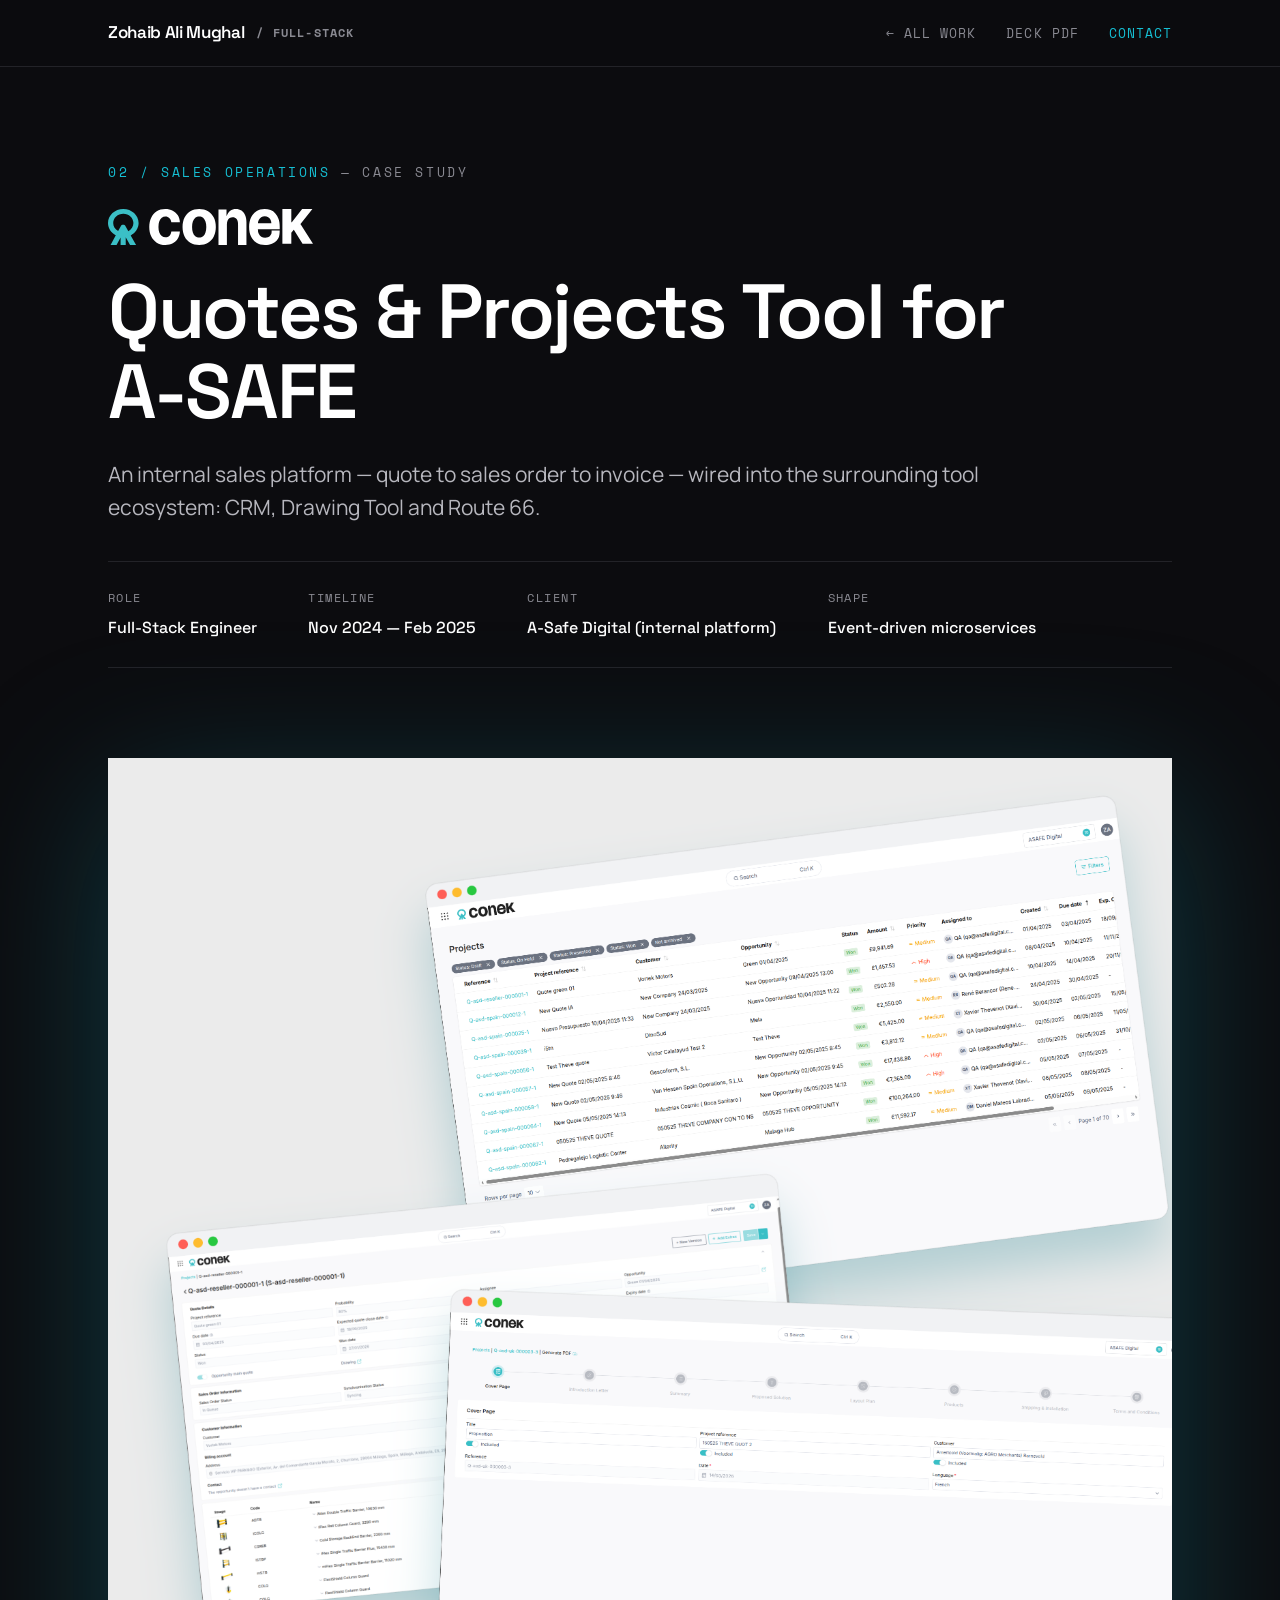
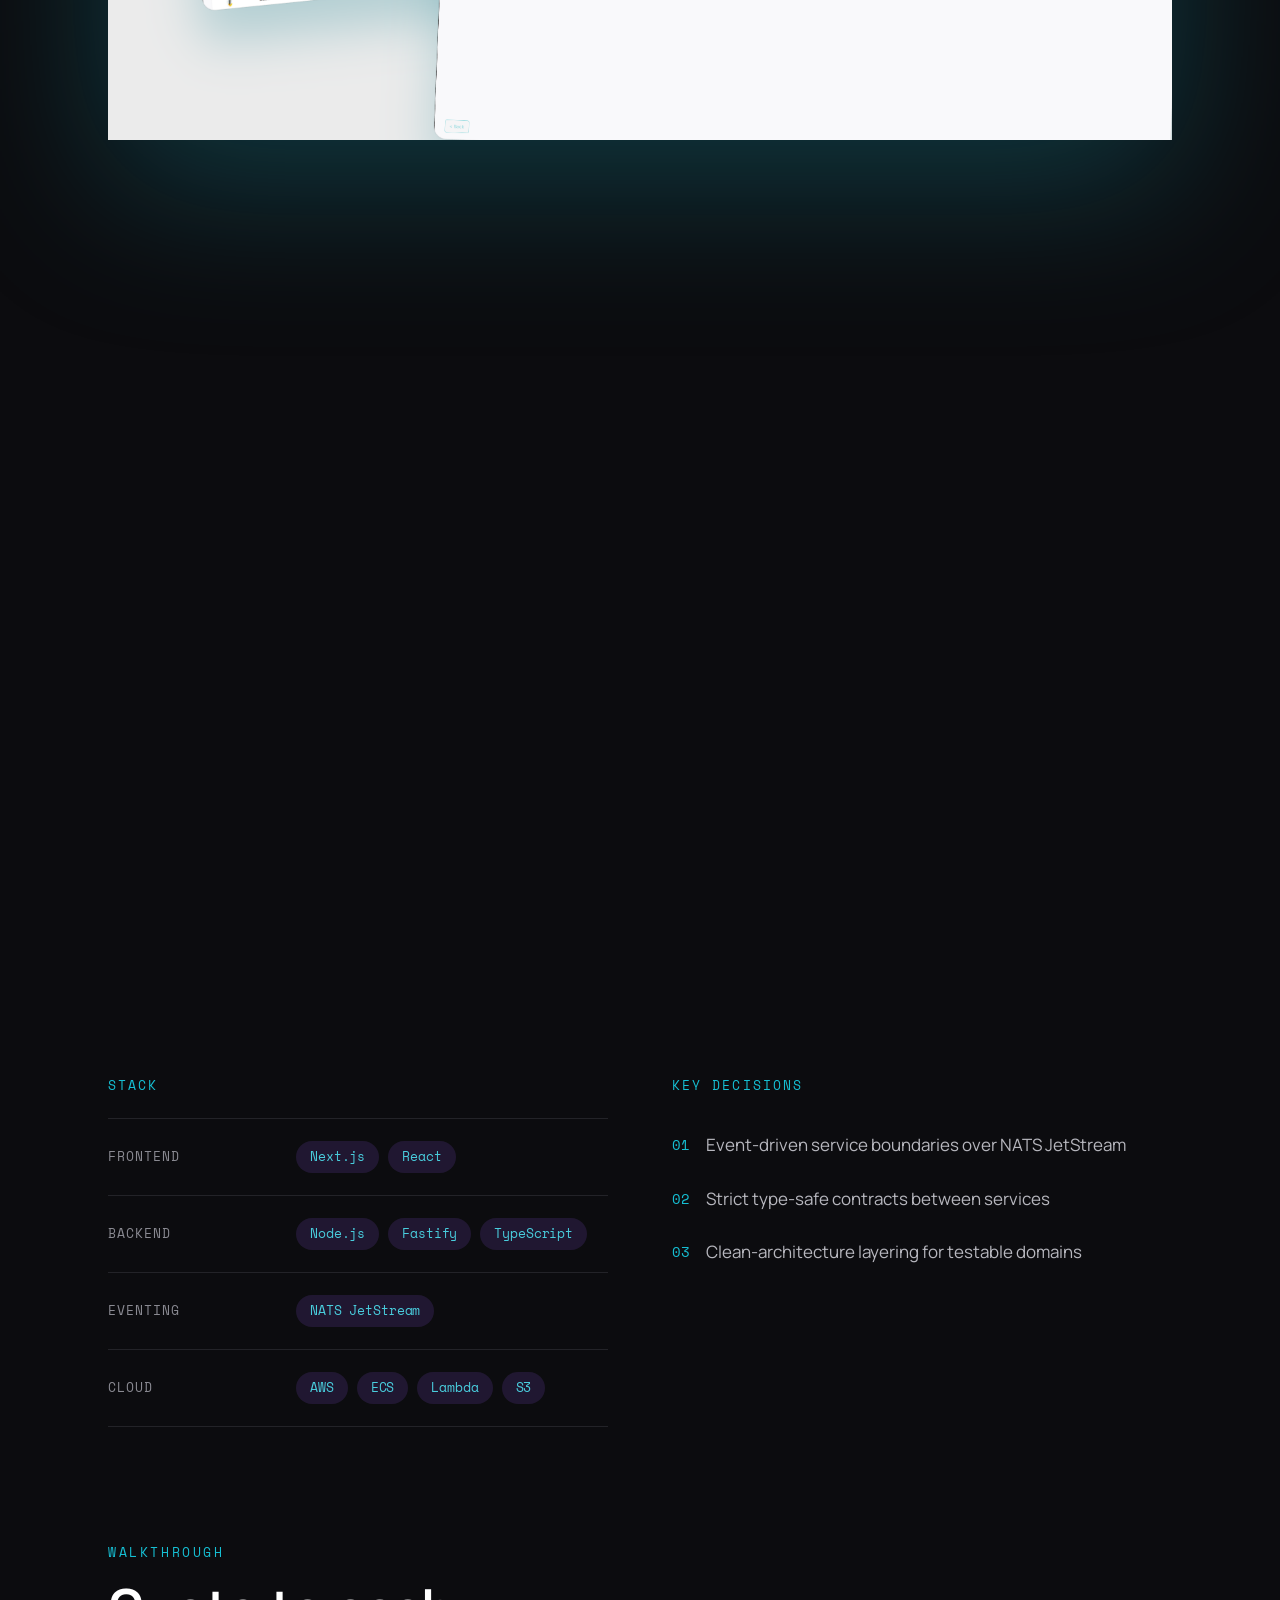
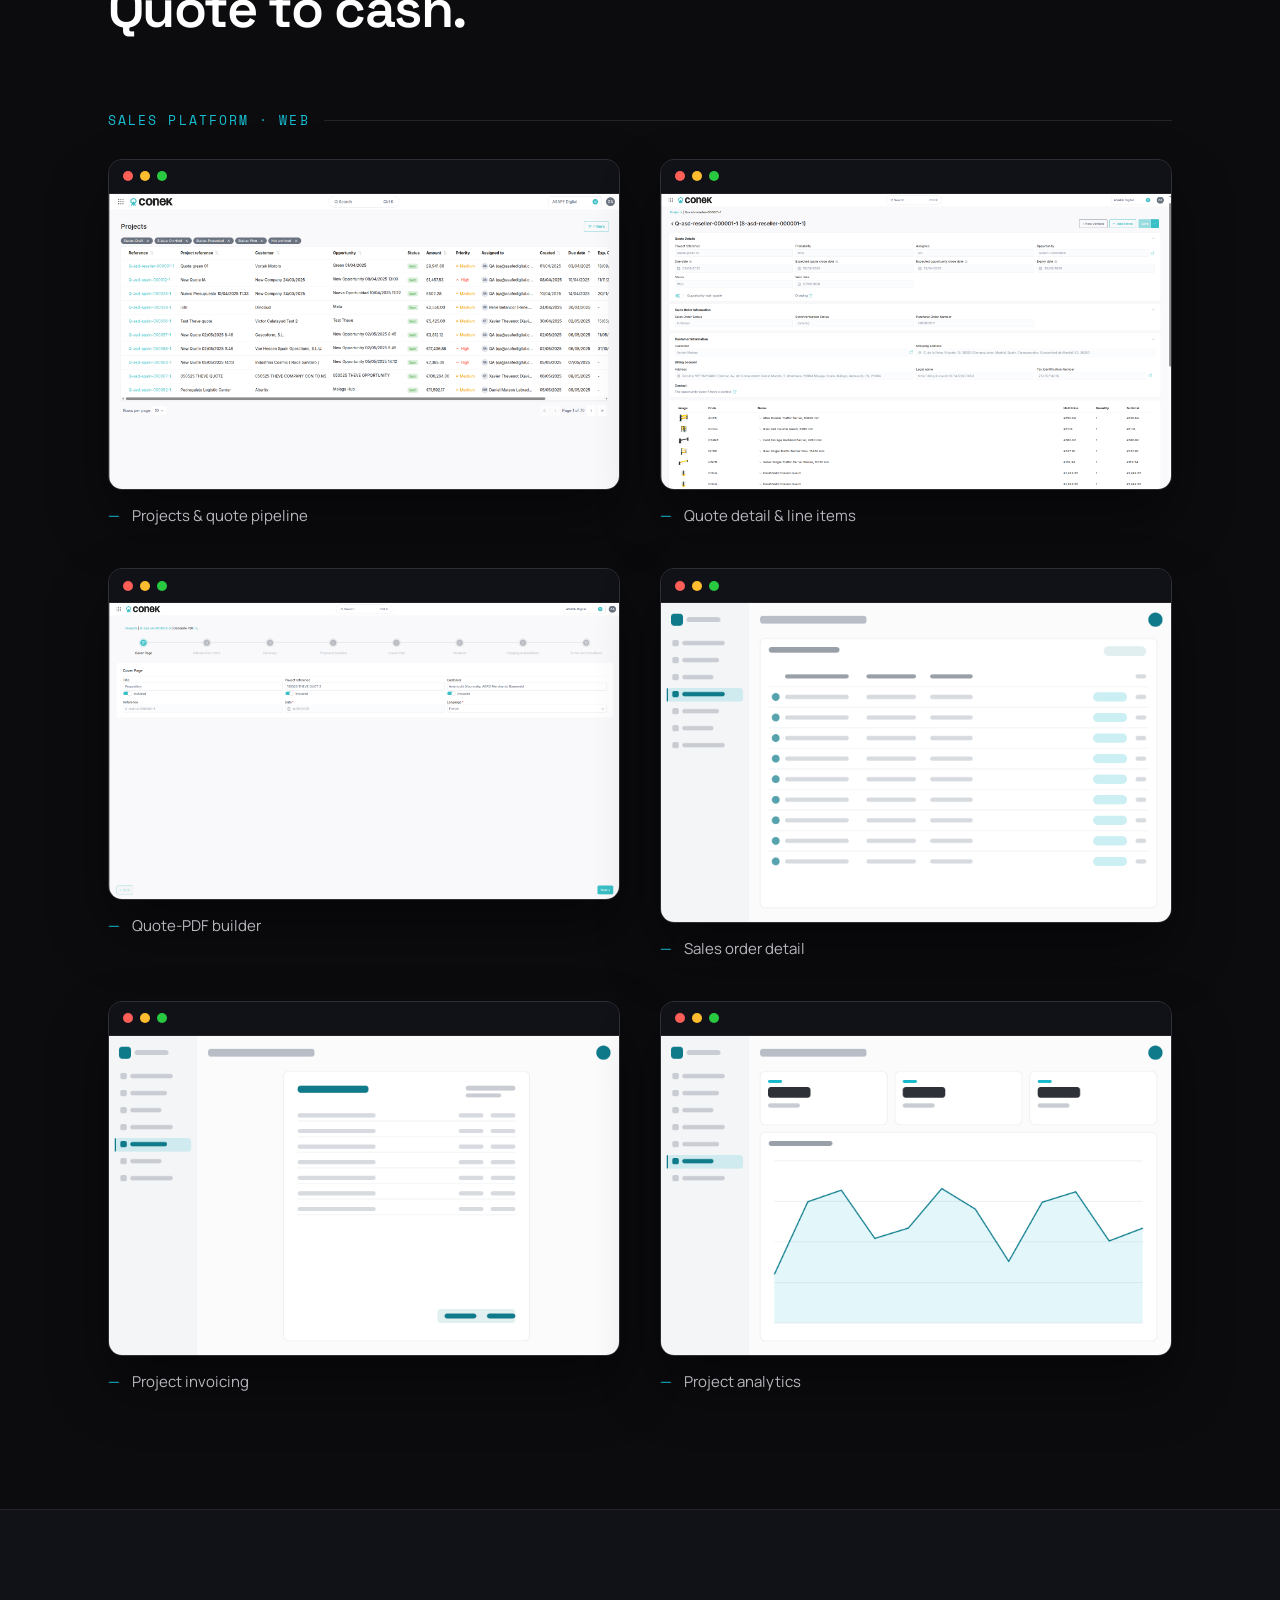
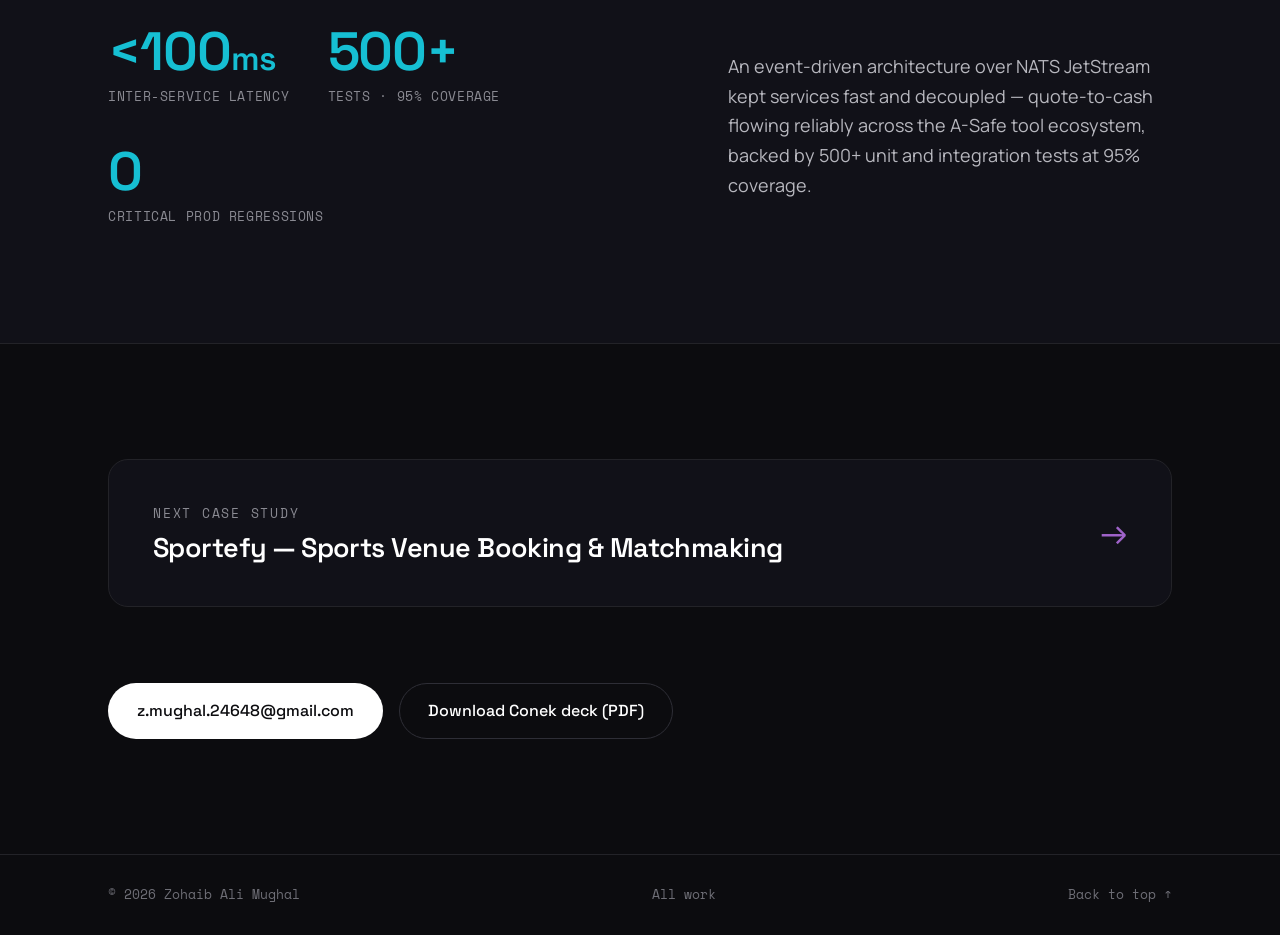
==== work/conek/index.html @ 3fe72ada "Portfolio site: dark-theme home + 5 case studies Hybrid structure — one-page home (hero, proof strip" ====
<!DOCTYPE html>
<html lang="en">
<head>
<meta charset="utf-8">
<meta name="viewport" content="width=device-width, initial-scale=1">
<title>Conek — Quotes &amp; Projects Tool for A-SAFE · Zohaib Ali Mughal</title>
<meta name="description" content="Case study: Conek — an internal sales platform for A-SAFE. Quote to sales order to invoice over event-driven microservices, with sub-100ms inter-service latency and 95% test coverage.">
<link rel="icon" type="image/svg+xml" href="../../assets/img/favicon.svg">
<link rel="preconnect" href="https://fonts.googleapis.com">
<link rel="preconnect" href="https://fonts.gstatic.com" crossorigin>
<link href="https://fonts.googleapis.com/css2?family=Space+Grotesk:wght@400;500;600;700&family=Manrope:wght@400;500;600;700;800&family=Space+Mono:wght@400;700&display=swap" rel="stylesheet">
<link rel="stylesheet" href="../../assets/css/style.css">
</head>
<body data-accent="conek">

<nav class="nav" aria-label="Main">
  <div class="nav-inner">
    <a class="nav-brand" href="../../">Zohaib Ali Mughal <span class="mono">/ FULL-STACK</span></a>
    <button class="nav-toggle" aria-expanded="false" aria-controls="nav-links">MENU</button>
    <div class="nav-links" id="nav-links">
      <a href="../../#work">← All work</a>
      <a href="../../assets/decks/Conek.pdf" download>Deck PDF</a>
      <a class="nav-cta" href="../../#contact">Contact</a>
    </div>
  </div>
</nav>

<header class="cs-hero">
  <div class="container">
    <span class="eyebrow"><span class="accent">02 / Sales Operations</span> — Case Study</span>
    <img class="work-logo" src="../../assets/img/conek-logo-white.svg" alt="Conek">
    <h1>Quotes &amp; Projects Tool for A&#8209;SAFE</h1>
    <p class="lede">An internal sales platform — quote to sales order to invoice — wired into the surrounding tool ecosystem: CRM, Drawing Tool and Route 66.</p>
    <div class="cs-meta">
      <div class="cs-meta-item"><span class="k">Role</span><span class="v">Full-Stack Engineer</span></div>
      <div class="cs-meta-item"><span class="k">Timeline</span><span class="v">Nov 2024 — Feb 2025</span></div>
      <div class="cs-meta-item"><span class="k">Client</span><span class="v">A-Safe Digital (internal platform)</span></div>
      <div class="cs-meta-item"><span class="k">Shape</span><span class="v">Event-driven microservices</span></div>
    </div>
    <div class="cs-hero-media reveal"><img src="../../assets/img/conek-hero.png" alt="Conek quotes and projects dashboards"></div>
  </div>
</header>

<section>
  <div class="container">
    <div class="section-head reveal">
      <span class="eyebrow"><span class="accent">The Brief</span></span>
      <h2>Quote-to-cash, handled end to end.</h2>
      <p class="lede">Own the full sales lifecycle and project invoicing across A-Safe's tool ecosystem — CRM, Drawing Tool and Route 66 — keeping services fast, decoupled and dependable.</p>
    </div>
    <div class="reveal" style="display:grid; gap:18px; max-width:44em">
      <div class="feat"><span class="dot"></span><span>Sales lifecycle — quote through to sales order</span></div>
      <div class="feat"><span class="dot"></span><span>Order items, project invoicing &amp; quote-PDF generation</span></div>
      <div class="feat"><span class="dot"></span><span>Analytics &amp; integrations — CRM, Drawing Tool, Route 66</span></div>
    </div>
  </div>
</section>

<section style="padding-top:0">
  <div class="container">
    <div class="section-head reveal">
      <span class="eyebrow"><span class="accent">Architecture &amp; Stack</span></span>
      <h2>Event-driven services, type-safe contracts.</h2>
    </div>
    <div class="flow reveal">
      <div class="fnode"><span class="t">Next.js Client</span><span class="s">Sales UI</span></div>
      <span class="farrow">→</span>
      <div class="fnode"><span class="t">Fastify API</span><span class="s">Gateway</span></div>
      <span class="farrow">→</span>
      <div class="fnode hot"><span class="t">NATS JetStream</span><span class="s">Event bus</span></div>
      <span class="farrow">→</span>
      <div class="fnode"><span class="t">Domain Services</span><span class="s">Clean architecture</span></div>
      <span class="farrow">→</span>
      <div class="fnode"><span class="t">AWS ECS</span><span class="s">Lambda · S3</span></div>
    </div>
    <div class="arch-cols reveal">
      <div>
        <div class="arch-col-label">Stack</div>
        <div class="stackrow"><span class="stacklabel">Frontend</span><div class="chips"><span class="chip">Next.js</span><span class="chip">React</span></div></div>
        <div class="stackrow"><span class="stacklabel">Backend</span><div class="chips"><span class="chip">Node.js</span><span class="chip">Fastify</span><span class="chip">TypeScript</span></div></div>
        <div class="stackrow"><span class="stacklabel">Eventing</span><div class="chips"><span class="chip">NATS JetStream</span></div></div>
        <div class="stackrow"><span class="stacklabel">Cloud</span><div class="chips"><span class="chip">AWS</span><span class="chip">ECS</span><span class="chip">Lambda</span><span class="chip">S3</span></div></div>
      </div>
      <div>
        <div class="arch-col-label">Key Decisions</div>
        <div class="decision"><span class="n">01</span><span>Event-driven service boundaries over NATS JetStream</span></div>
        <div class="decision"><span class="n">02</span><span>Strict type-safe contracts between services</span></div>
        <div class="decision"><span class="n">03</span><span>Clean-architecture layering for testable domains</span></div>
      </div>
    </div>
  </div>
</section>

<section style="padding-top:0">
  <div class="container">
    <div class="section-head reveal">
      <span class="eyebrow"><span class="accent">Walkthrough</span></span>
      <h2>Quote to cash.</h2>
    </div>
    <div class="walk-group reveal">
      <div class="walk-group-label">Sales Platform · Web</div>
      <div class="shots">
        <div class="shot"><div class="frame"><div class="frame-bar"><i></i><i></i><i></i></div><img src="../../assets/img/conek/projects.png" alt="Conek projects and quote pipeline" loading="lazy"></div><div class="shot-cap">Projects &amp; quote pipeline</div></div>
        <div class="shot"><div class="frame"><div class="frame-bar"><i></i><i></i><i></i></div><img src="../../assets/img/conek/quote-detail.png" alt="Conek quote detail and line items" loading="lazy"></div><div class="shot-cap">Quote detail &amp; line items</div></div>
        <div class="shot"><div class="frame"><div class="frame-bar"><i></i><i></i><i></i></div><img src="../../assets/img/conek/pdf-wizard.png" alt="Conek quote PDF builder" loading="lazy"></div><div class="shot-cap">Quote-PDF builder</div></div>
        <div class="shot"><div class="frame"><div class="frame-bar"><i></i><i></i><i></i></div><img src="../../assets/img/conek/sales-order.png" alt="Conek sales order" loading="lazy"></div><div class="shot-cap">Sales order detail</div></div>
        <div class="shot"><div class="frame"><div class="frame-bar"><i></i><i></i><i></i></div><img src="../../assets/img/conek/invoice.png" alt="Conek project invoicing" loading="lazy"></div><div class="shot-cap">Project invoicing</div></div>
        <div class="shot"><div class="frame"><div class="frame-bar"><i></i><i></i><i></i></div><img src="../../assets/img/conek/analytics.png" alt="Conek analytics" loading="lazy"></div><div class="shot-cap">Project analytics</div></div>
      </div>
    </div>
  </div>
</section>

<section class="impact">
  <div class="container impact-grid reveal">
    <div class="metrics">
      <div class="metric"><span class="num">&lt;100<small>ms</small></span><span class="cap">Inter-service latency</span></div>
      <div class="metric"><span class="num">500+</span><span class="cap">Tests · 95% coverage</span></div>
      <div class="metric"><span class="num">0</span><span class="cap">Critical prod regressions</span></div>
    </div>
    <p>An event-driven architecture over NATS JetStream kept services fast and decoupled — quote-to-cash flowing reliably across the A-Safe tool ecosystem, backed by 500+ unit and integration tests at 95% coverage.</p>
  </div>
</section>

<section>
  <div class="container" style="display:grid; gap:20px">
    <a class="next-card reveal" data-accent="sportefy" href="../sportefy/">
      <div>
        <div class="k">Next case study</div>
        <h3>Sportefy — Sports Venue Booking &amp; Matchmaking</h3>
      </div>
      <span class="arrow">→</span>
    </a>
    <div class="contact-row reveal">
      <a class="btn btn-primary" href="mailto:z.mughal.24648@gmail.com">z.mughal.24648@gmail.com</a>
      <a class="btn btn-ghost" href="../../assets/decks/Conek.pdf" download>Download Conek deck (PDF)</a>
    </div>
  </div>
</section>

<footer>
  <div class="footer-inner">
    <span>© 2026 Zohaib Ali Mughal</span>
    <a href="../../#work">All work</a>
    <a href="#top" onclick="window.scrollTo({top:0,behavior:'smooth'});return false;">Back to top ↑</a>
  </div>
</footer>

<script src="../../assets/js/main.js"></script>
</body>
</html>
---- assets/css/style.css ----
/* ============================================================
   Zohaib Ali Mughal — Portfolio
   Design tokens & components (dark theme, deck-derived)
   ============================================================ */

:root {
  /* Surfaces */
  --bg: #0C0C0F;
  --bg-2: #111118;
  --bg-3: #161620;
  --line: #232328;
  --line-2: #2E2E36;

  /* Text */
  --text: #FFFFFF;
  --text-2: #B7B7BE;
  --text-3: #8A8A92;
  --text-4: #6E6E76;

  /* Project accents */
  --c-hyss: #9D5BFF;
  --c-conek: #16BFD3;
  --c-sportefy: #9F63C9;
  --c-etg: #008BE9;
  --c-plexor: #8DC63F;

  /* Page accent (overridden per case study) */
  --accent: #9D5BFF;
  --accent-soft: color-mix(in srgb, var(--accent) 14%, transparent);

  /* Type */
  --font-head: 'Space Grotesk', sans-serif;
  --font-body: 'Manrope', sans-serif;
  --font-mono: 'Space Mono', monospace;

  --container: 1160px;
  --pad: clamp(20px, 5vw, 48px);
}

[data-accent="hyss"]     { --accent: var(--c-hyss); }
[data-accent="conek"]    { --accent: var(--c-conek); }
[data-accent="sportefy"] { --accent: var(--c-sportefy); }
[data-accent="etg"]      { --accent: var(--c-etg); }
[data-accent="plexor"]   { --accent: var(--c-plexor); }

/* ---------- Base ---------- */

* { box-sizing: border-box; }

html { scroll-behavior: smooth; }

body {
  margin: 0;
  background: var(--bg);
  color: var(--text);
  font-family: var(--font-body);
  font-size: 17px;
  line-height: 1.6;
  -webkit-font-smoothing: antialiased;
  text-rendering: optimizeLegibility;
}

img { max-width: 100%; display: block; }

a { color: inherit; text-decoration: none; }

h1, h2, h3 {
  font-family: var(--font-head);
  font-weight: 600;
  letter-spacing: -0.03em;
  line-height: 1.05;
  margin: 0;
}

h1 { font-size: clamp(44px, 7.5vw, 96px); }
h2 { font-size: clamp(32px, 4.5vw, 54px); }
h3 { font-size: clamp(21px, 2.4vw, 27px); letter-spacing: -0.02em; }

p { margin: 0; }

.container {
  max-width: var(--container);
  margin-inline: auto;
  padding-inline: var(--pad);
}

section { padding-block: clamp(72px, 9vw, 130px); }

::selection { background: var(--accent); color: #0C0C0F; }

/* ---------- Shared atoms ---------- */

.eyebrow {
  font-family: var(--font-mono);
  font-size: 13px;
  letter-spacing: 0.2em;
  text-transform: uppercase;
  color: var(--text-3);
}

.eyebrow .accent, .accent { color: var(--accent); }

.lede {
  font-size: clamp(17px, 2vw, 21px);
  line-height: 1.55;
  color: var(--text-2);
  max-width: 46em;
}

.section-head { display: grid; gap: 18px; margin-bottom: clamp(40px, 6vw, 72px); }

.btn {
  display: inline-flex;
  align-items: center;
  gap: 10px;
  font-family: var(--font-head);
  font-weight: 500;
  font-size: 16px;
  padding: 14px 28px;
  border-radius: 999px;
  border: 1px solid transparent;
  transition: transform 0.18s ease, background 0.18s ease, border-color 0.18s ease;
  cursor: pointer;
}

.btn:hover { transform: translateY(-2px); }

.btn-primary { background: var(--text); color: var(--bg); }
.btn-primary:hover { background: #E8E8EC; }

.btn-ghost { border-color: var(--line-2); color: var(--text); }
.btn-ghost:hover { border-color: var(--text-3); }

.chip {
  display: inline-flex;
  align-items: center;
  padding: 6px 14px;
  border-radius: 999px;
  font-family: var(--font-mono);
  font-size: 12.5px;
  letter-spacing: -0.01em;
  background: var(--accent-soft);
  color: color-mix(in srgb, var(--accent) 78%, #ffffff);
  white-space: nowrap;
}

.chips { display: flex; flex-wrap: wrap; gap: 9px; }

.metric { display: flex; flex-direction: column; gap: 8px; }

.metric .num {
  font-family: var(--font-head);
  font-weight: 600;
  font-size: clamp(36px, 4.6vw, 54px);
  line-height: 1;
  letter-spacing: -0.02em;
  color: var(--accent);
}

.metric .num small { font-size: 0.62em; }

.metric .cap {
  font-family: var(--font-mono);
  font-size: 12.5px;
  text-transform: uppercase;
  letter-spacing: 0.05em;
  color: var(--text-3);
}

.metrics { display: flex; gap: clamp(28px, 5vw, 64px); flex-wrap: wrap; }

.feat { display: flex; gap: 15px; align-items: flex-start; }

.feat .dot {
  flex: none;
  width: 9px;
  height: 9px;
  margin-top: 8px;
  background: var(--accent);
  transform: rotate(45deg);
  border-radius: 2px;
}

.feat span:last-child { color: var(--text-2); line-height: 1.5; }

.dot-badge {
  display: inline-flex;
  align-items: center;
  gap: 10px;
  font-family: var(--font-mono);
  font-size: 12.5px;
  letter-spacing: 0.08em;
  text-transform: uppercase;
  color: var(--text-2);
  border: 1px solid var(--line-2);
  border-radius: 999px;
  padding: 9px 18px;
}

.dot-badge::before {
  content: "";
  width: 9px;
  height: 9px;
  border-radius: 50%;
  background: #4ADE80;
  box-shadow: 0 0 0 0 rgba(74, 222, 128, 0.5);
  animation: pulse 2.4s infinite;
}

@keyframes pulse {
  0% { box-shadow: 0 0 0 0 rgba(74, 222, 128, 0.45); }
  70% { box-shadow: 0 0 0 9px rgba(74, 222, 128, 0); }
  100% { box-shadow: 0 0 0 0 rgba(74, 222, 128, 0); }
}

/* ---------- Nav ---------- */

.nav {
  position: fixed;
  inset: 0 0 auto 0;
  z-index: 50;
  background: color-mix(in srgb, var(--bg) 82%, transparent);
  backdrop-filter: blur(14px);
  -webkit-backdrop-filter: blur(14px);
  border-bottom: 1px solid var(--line);
}

.nav-inner {
  max-width: var(--container);
  margin-inline: auto;
  padding-inline: var(--pad);
  height: 66px;
  display: flex;
  align-items: center;
  justify-content: space-between;
}

.nav-brand {
  display: flex;
  align-items: center;
  gap: 12px;
  font-family: var(--font-head);
  font-weight: 600;
  font-size: 17px;
  letter-spacing: -0.02em;
}

.nav-brand .mono { font-family: var(--font-mono); font-size: 12px; color: var(--text-3); letter-spacing: 0.1em; }

.nav-links { display: flex; align-items: center; gap: 30px; }

.nav-links a {
  font-family: var(--font-mono);
  font-size: 13px;
  letter-spacing: 0.08em;
  text-transform: uppercase;
  color: var(--text-3);
  transition: color 0.15s ease;
}

.nav-links a:hover { color: var(--text); }
.nav-links a.nav-cta { color: var(--accent); }

.nav-toggle {
  display: none;
  background: none;
  border: 1px solid var(--line-2);
  border-radius: 10px;
  color: var(--text);
  padding: 8px 10px;
  cursor: pointer;
  font-family: var(--font-mono);
  font-size: 12px;
}

@media (max-width: 760px) {
  .nav-toggle { display: block; }
  .nav-links {
    display: none;
    position: absolute;
    top: 66px;
    left: 0;
    right: 0;
    flex-direction: column;
    align-items: flex-start;
    gap: 0;
    background: var(--bg-2);
    border-bottom: 1px solid var(--line);
    padding: 8px var(--pad) 16px;
  }
  .nav-links.open { display: flex; }
  .nav-links a { padding: 13px 0; width: 100%; border-bottom: 1px solid var(--line); }
  .nav-links a:last-child { border-bottom: none; }
}

/* ---------- Hero (home) ---------- */

.hero { padding-top: clamp(150px, 20vh, 220px); padding-bottom: clamp(64px, 8vw, 110px); }

.hero .container { display: grid; gap: 30px; }

.hero h1 { max-width: 11em; }

.hero-ctas { display: flex; gap: 14px; flex-wrap: wrap; align-items: center; margin-top: 8px; }

/* ---------- Proof strip ---------- */

.proof {
  border-block: 1px solid var(--line);
  background: var(--bg-2);
  padding-block: clamp(36px, 5vw, 56px);
}

.proof .container {
  display: grid;
  grid-template-columns: repeat(4, 1fr);
  gap: clamp(20px, 4vw, 48px);
}

@media (max-width: 860px) { .proof .container { grid-template-columns: repeat(2, 1fr); } }

/* ---------- Work cards ---------- */

.work-list { display: grid; gap: clamp(24px, 3.5vw, 40px); }

.work-card {
  --accent-soft: color-mix(in srgb, var(--accent) 14%, transparent);
  position: relative;
  display: grid;
  grid-template-columns: minmax(0, 5fr) minmax(0, 6fr);
  gap: clamp(24px, 4vw, 56px);
  align-items: center;
  background: var(--bg-2);
  border: 1px solid var(--line);
  border-radius: 22px;
  padding: clamp(28px, 4vw, 56px);
  overflow: hidden;
  transition: border-color 0.25s ease, transform 0.25s ease;
}

.work-card:hover { border-color: color-mix(in srgb, var(--accent) 55%, var(--line)); transform: translateY(-3px); }

.work-card .glow {
  position: absolute;
  inset: 0;
  background: radial-gradient(90% 90% at 85% 10%, var(--accent-soft) 0%, transparent 60%);
  pointer-events: none;
}

.work-info { position: relative; display: grid; gap: 20px; }

.work-index {
  display: flex;
  align-items: center;
  gap: 14px;
  font-family: var(--font-mono);
  font-size: 13px;
  letter-spacing: 0.14em;
  text-transform: uppercase;
  color: var(--text-3);
}

.work-index .n { color: var(--accent); }
.work-index .sep { width: 9px; height: 9px; border-radius: 50%; background: var(--accent); }

.work-logo { height: 30px; width: auto; align-self: start; }

.work-info p { color: var(--text-2); line-height: 1.55; }

.work-metrics { display: flex; gap: clamp(20px, 3vw, 40px); flex-wrap: wrap; }

.work-metrics .num { font-size: clamp(26px, 3vw, 34px); }

.work-link {
  font-family: var(--font-mono);
  font-size: 13px;
  letter-spacing: 0.1em;
  text-transform: uppercase;
  color: var(--accent);
}

.work-media { position: relative; min-width: 0; }

.work-media img {
  width: 100%;
  height: auto;
  filter: drop-shadow(0 30px 60px color-mix(in srgb, var(--accent) 28%, transparent));
}

@media (max-width: 900px) {
  .work-card { grid-template-columns: 1fr; }
  .work-media { order: -1; }
}

/* ---------- Skills ---------- */

.stackrow {
  display: grid;
  grid-template-columns: 170px 1fr;
  gap: 18px;
  align-items: baseline;
  padding-block: 22px;
  border-top: 1px solid var(--line);
}

.stackrow:last-child { border-bottom: 1px solid var(--line); }

.stacklabel {
  font-family: var(--font-mono);
  font-size: 13px;
  letter-spacing: 0.08em;
  text-transform: uppercase;
  color: var(--text-3);
}

@media (max-width: 640px) { .stackrow { grid-template-columns: 1fr; gap: 12px; } }

/* ---------- About ---------- */

.about-grid {
  display: grid;
  grid-template-columns: minmax(0, 6fr) minmax(0, 5fr);
  gap: clamp(40px, 6vw, 90px);
  align-items: start;
}

@media (max-width: 860px) { .about-grid { grid-template-columns: 1fr; } }

.about-bio { display: grid; gap: 20px; color: var(--text-2); font-size: 18px; line-height: 1.65; }

.timeline { display: grid; }

.timeline-item {
  display: grid;
  gap: 6px;
  padding: 20px 0 20px 26px;
  border-left: 1px solid var(--line-2);
  position: relative;
}

.timeline-item::before {
  content: "";
  position: absolute;
  left: -5px;
  top: 28px;
  width: 9px;
  height: 9px;
  border-radius: 2px;
  transform: rotate(45deg);
  background: var(--accent);
}

.timeline-item .when {
  font-family: var(--font-mono);
  font-size: 12.5px;
  letter-spacing: 0.08em;
  text-transform: uppercase;
  color: var(--text-3);
}

.timeline-item .what { font-family: var(--font-head); font-weight: 600; font-size: 18px; letter-spacing: -0.01em; }

.timeline-item .how { color: var(--text-3); font-size: 15px; }

/* ---------- Contact ---------- */

.contact { text-align: left; border-top: 1px solid var(--line); }

.contact h2 { font-size: clamp(44px, 7vw, 92px); letter-spacing: -0.035em; }

.contact-row {
  margin-top: clamp(32px, 5vw, 56px);
  display: flex;
  gap: 16px;
  flex-wrap: wrap;
  align-items: center;
}

.contact-meta {
  margin-top: clamp(36px, 5vw, 60px);
  padding-top: 34px;
  border-top: 1px solid var(--line);
  display: flex;
  gap: clamp(24px, 5vw, 64px);
  flex-wrap: wrap;
  font-family: var(--font-mono);
  font-size: 14px;
}

.contact-meta a { color: var(--text-2); transition: color 0.15s ease; }
.contact-meta a:hover { color: var(--accent); }

/* ---------- Footer ---------- */

footer {
  border-top: 1px solid var(--line);
  padding-block: 30px;
}

.footer-inner {
  max-width: var(--container);
  margin-inline: auto;
  padding-inline: var(--pad);
  display: flex;
  justify-content: space-between;
  gap: 16px;
  flex-wrap: wrap;
  font-family: var(--font-mono);
  font-size: 12.5px;
  color: var(--text-4);
}

.footer-inner a:hover { color: var(--text-2); }

.footer-dots { display: flex; gap: 8px; align-items: center; }
.footer-dots span { width: 10px; height: 10px; border-radius: 50%; }

/* ---------- Case study ---------- */

.cs-hero { padding-top: clamp(140px, 18vh, 200px); padding-bottom: 0; }

.cs-hero .container { display: grid; gap: 26px; }

.cs-hero .work-logo { height: 36px; }

.cs-hero h1 { font-size: clamp(38px, 6vw, 78px); max-width: 13em; }

.cs-meta {
  display: flex;
  gap: clamp(24px, 4vw, 56px);
  flex-wrap: wrap;
  margin-top: 12px;
  padding-block: 26px;
  border-block: 1px solid var(--line);
}

.cs-meta-item { display: grid; gap: 8px; }

.cs-meta-item .k {
  font-family: var(--font-mono);
  font-size: 12px;
  letter-spacing: 0.12em;
  text-transform: uppercase;
  color: var(--text-3);
}

.cs-meta-item .v { font-family: var(--font-head); font-weight: 500; font-size: 16px; }

.cs-hero-media { margin-top: clamp(36px, 5vw, 64px); }

.cs-hero-media img {
  width: 100%;
  height: auto;
  filter: drop-shadow(0 40px 80px color-mix(in srgb, var(--accent) 26%, transparent));
}

/* Architecture flow */

.flow {
  display: flex;
  align-items: stretch;
  gap: 10px;
  flex-wrap: wrap;
  margin-bottom: clamp(36px, 5vw, 56px);
}

.fnode {
  flex: 1 1 150px;
  min-width: 150px;
  background: var(--bg-2);
  border: 1px solid var(--line-2);
  border-radius: 14px;
  padding: 18px 18px 20px;
  display: grid;
  gap: 8px;
  align-content: start;
}

.fnode.hot { border-color: color-mix(in srgb, var(--accent) 60%, var(--line-2)); box-shadow: 0 14px 34px var(--accent-soft); }

.fnode .t { display: flex; align-items: center; gap: 10px; font-family: var(--font-head); font-weight: 600; font-size: 16px; }

.fnode .t::before {
  content: "";
  width: 12px;
  height: 12px;
  border-radius: 4px;
  background: var(--accent);
  flex: none;
}

.fnode .s { font-family: var(--font-mono); font-size: 12px; color: var(--text-3); }

.farrow {
  flex: none;
  align-self: center;
  font-family: var(--font-head);
  font-size: 22px;
  color: var(--accent);
}

@media (max-width: 900px) {
  .flow { flex-direction: column; }
  .farrow { transform: rotate(90deg); align-self: flex-start; margin-left: 24px; }
}

.arch-cols {
  display: grid;
  grid-template-columns: 1fr 1fr;
  gap: clamp(36px, 5vw, 72px);
}

@media (max-width: 860px) { .arch-cols { grid-template-columns: 1fr; } }

.arch-col-label {
  font-family: var(--font-mono);
  font-size: 13px;
  letter-spacing: 0.16em;
  text-transform: uppercase;
  color: var(--accent);
  margin-bottom: 22px;
}

.decision { display: flex; gap: 16px; padding-block: 14px; }

.decision .n { font-family: var(--font-mono); font-size: 14px; color: var(--accent); flex: none; padding-top: 2px; }

.decision span:last-child { color: var(--text-2); line-height: 1.5; }

/* Screenshot frames */

.frame {
  border-radius: 14px;
  overflow: hidden;
  background: var(--bg-3);
  border: 1px solid var(--line-2);
  box-shadow: 0 30px 60px rgba(0, 0, 0, 0.45);
}

.frame-bar {
  height: 34px;
  background: var(--bg-2);
  display: flex;
  align-items: center;
  gap: 7px;
  padding: 0 14px;
  border-bottom: 1px solid var(--line);
}

.frame-bar i { width: 10px; height: 10px; border-radius: 50%; }
.frame-bar i:nth-child(1) { background: #FF5F57; }
.frame-bar i:nth-child(2) { background: #FEBC2E; }
.frame-bar i:nth-child(3) { background: #28C840; }

.phone {
  border-radius: 34px;
  background: #050507;
  padding: 10px;
  border: 1px solid var(--line-2);
  box-shadow: 0 30px 60px rgba(0, 0, 0, 0.5);
}

.phone img { border-radius: 24px; }

.shot-cap {
  margin-top: 14px;
  display: flex;
  gap: 12px;
  align-items: baseline;
  font-size: 15px;
  color: var(--text-2);
}

.shot-cap::before { content: "—"; color: var(--accent); flex: none; }

/* Walkthrough groups */

.walk-group { margin-top: clamp(40px, 6vw, 64px); }

.walk-group-label {
  font-family: var(--font-mono);
  font-size: 13px;
  letter-spacing: 0.16em;
  text-transform: uppercase;
  color: var(--accent);
  display: flex;
  align-items: center;
  gap: 14px;
  margin-bottom: 28px;
}

.walk-group-label::after { content: ""; flex: 1; height: 1px; background: var(--line); }

.shots { display: grid; gap: clamp(24px, 3.5vw, 40px); grid-template-columns: repeat(2, 1fr); align-items: start; }
.shots.cols-3 { grid-template-columns: repeat(3, 1fr); }

@media (max-width: 820px) {
  .shots, .shots.cols-3 { grid-template-columns: 1fr; }
  .shots.phones { grid-template-columns: repeat(2, 1fr); }
}

@media (max-width: 520px) { .shots.phones { grid-template-columns: 1fr; justify-items: center; } .shots.phones .shot { max-width: 320px; } }

/* Impact band */

.impact {
  background: var(--bg-2);
  border-block: 1px solid var(--line);
}

.impact-grid {
  display: grid;
  grid-template-columns: minmax(0, 11fr) minmax(0, 9fr);
  gap: clamp(36px, 6vw, 80px);
  align-items: center;
}

.impact .metrics { gap: clamp(22px, 3vw, 40px); }

@media (max-width: 860px) { .impact-grid { grid-template-columns: 1fr; } }

.impact p { color: var(--text-2); font-size: 18px; line-height: 1.65; }

/* Next project */

.next-card {
  display: flex;
  justify-content: space-between;
  align-items: center;
  gap: 24px;
  flex-wrap: wrap;
  border: 1px solid var(--line);
  border-radius: 20px;
  padding: clamp(28px, 4vw, 44px);
  background: var(--bg-2);
  transition: border-color 0.25s ease, transform 0.25s ease;
}

.next-card:hover { border-color: color-mix(in srgb, var(--accent) 55%, var(--line)); transform: translateY(-3px); }

.next-card .k { font-family: var(--font-mono); font-size: 12.5px; letter-spacing: 0.14em; text-transform: uppercase; color: var(--text-3); margin-bottom: 10px; }

.next-card .arrow { font-family: var(--font-head); font-size: 34px; color: var(--accent); }

/* ---------- Reveal on scroll ---------- */

.reveal { opacity: 0; transform: translateY(26px); transition: opacity 0.7s ease, transform 0.7s ease; }
.reveal.in { opacity: 1; transform: none; }

@media (prefers-reduced-motion: reduce) {
  html { scroll-behavior: auto; }
  .reveal { opacity: 1; transform: none; transition: none; }
  .dot-badge::before { animation: none; }
}
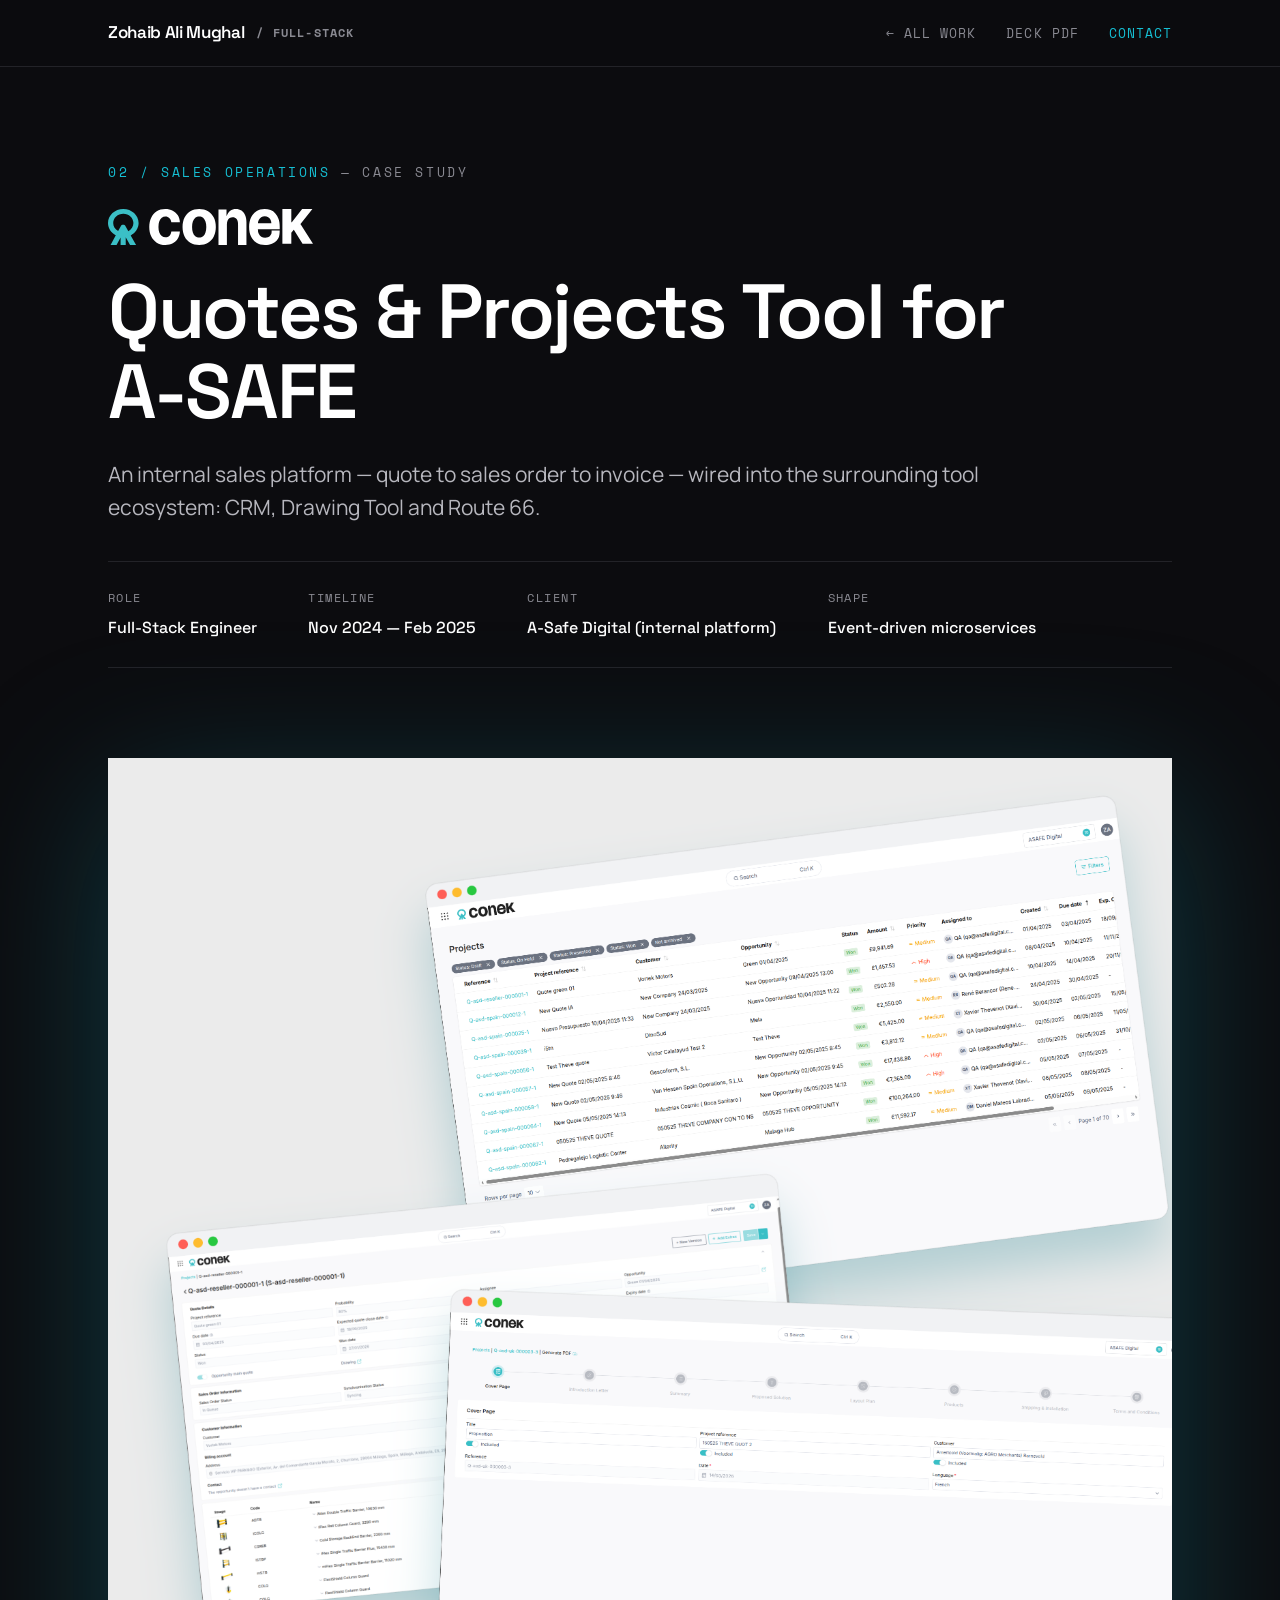
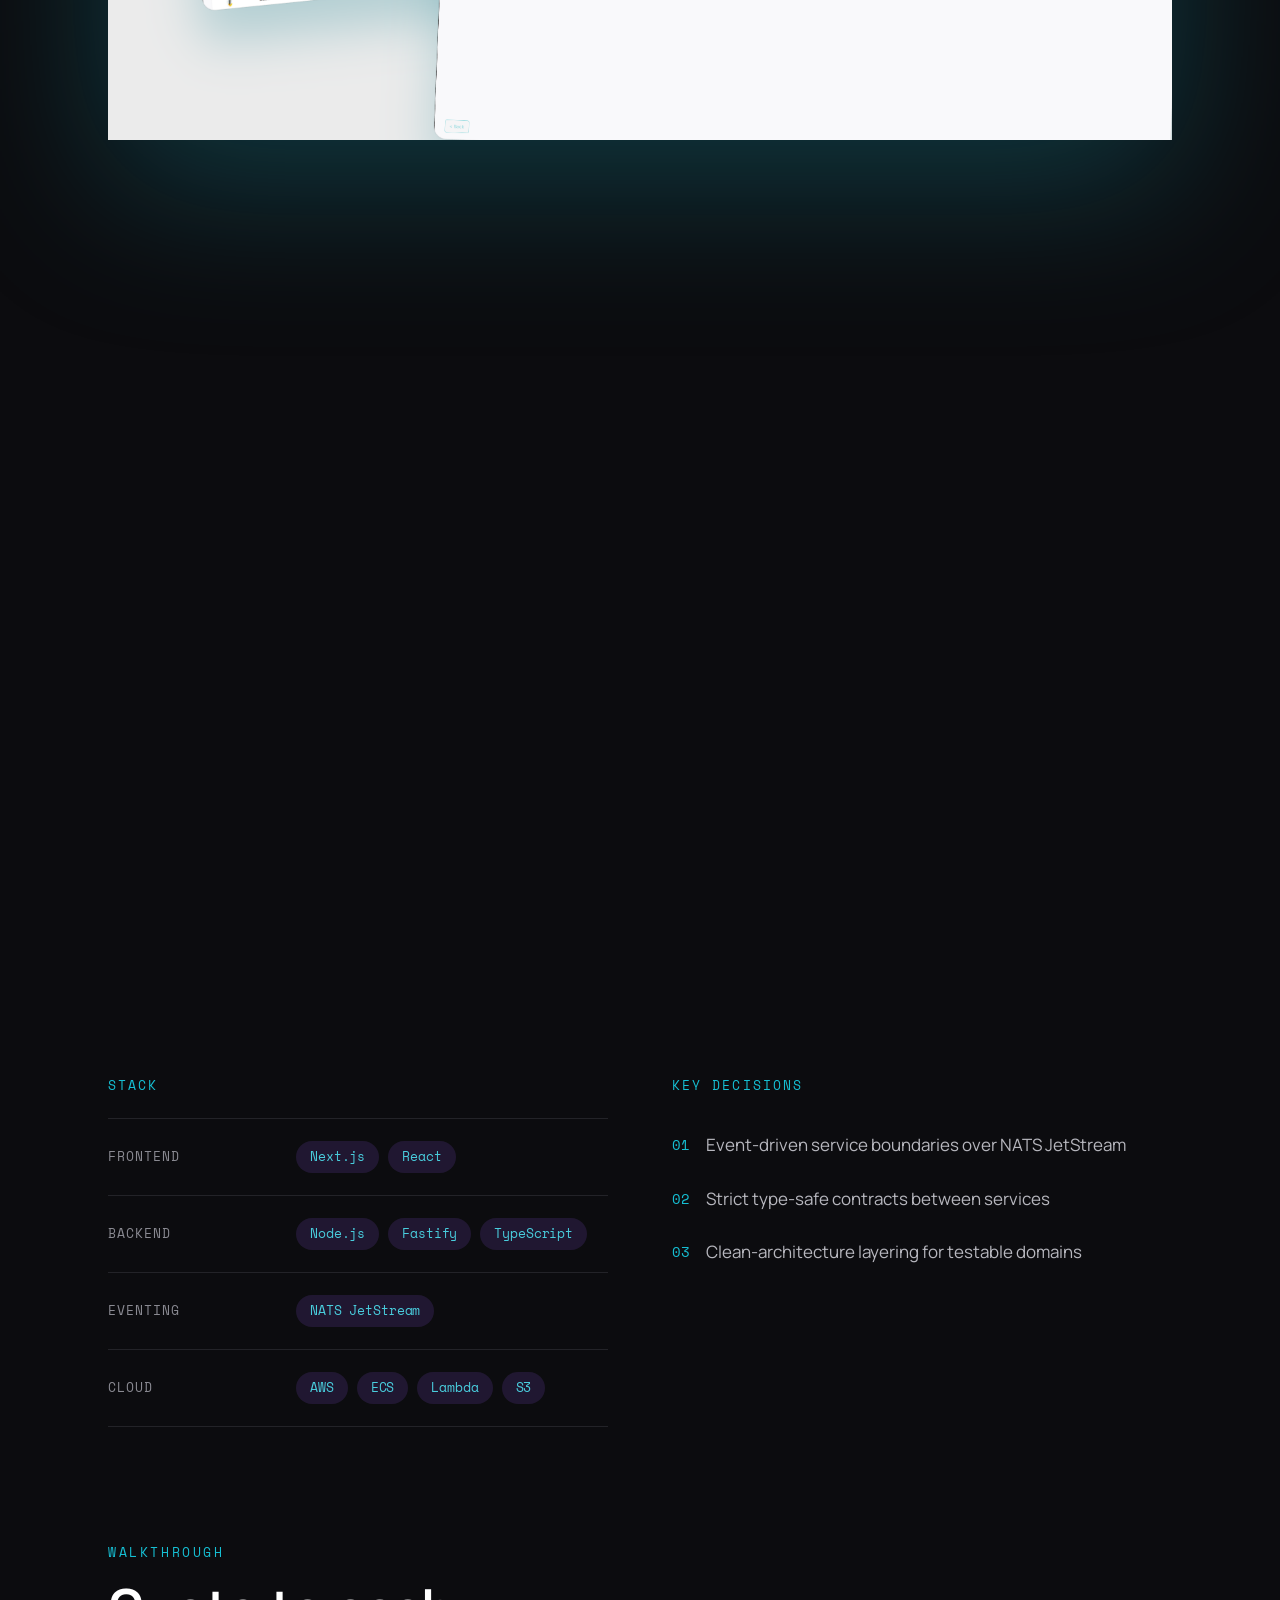
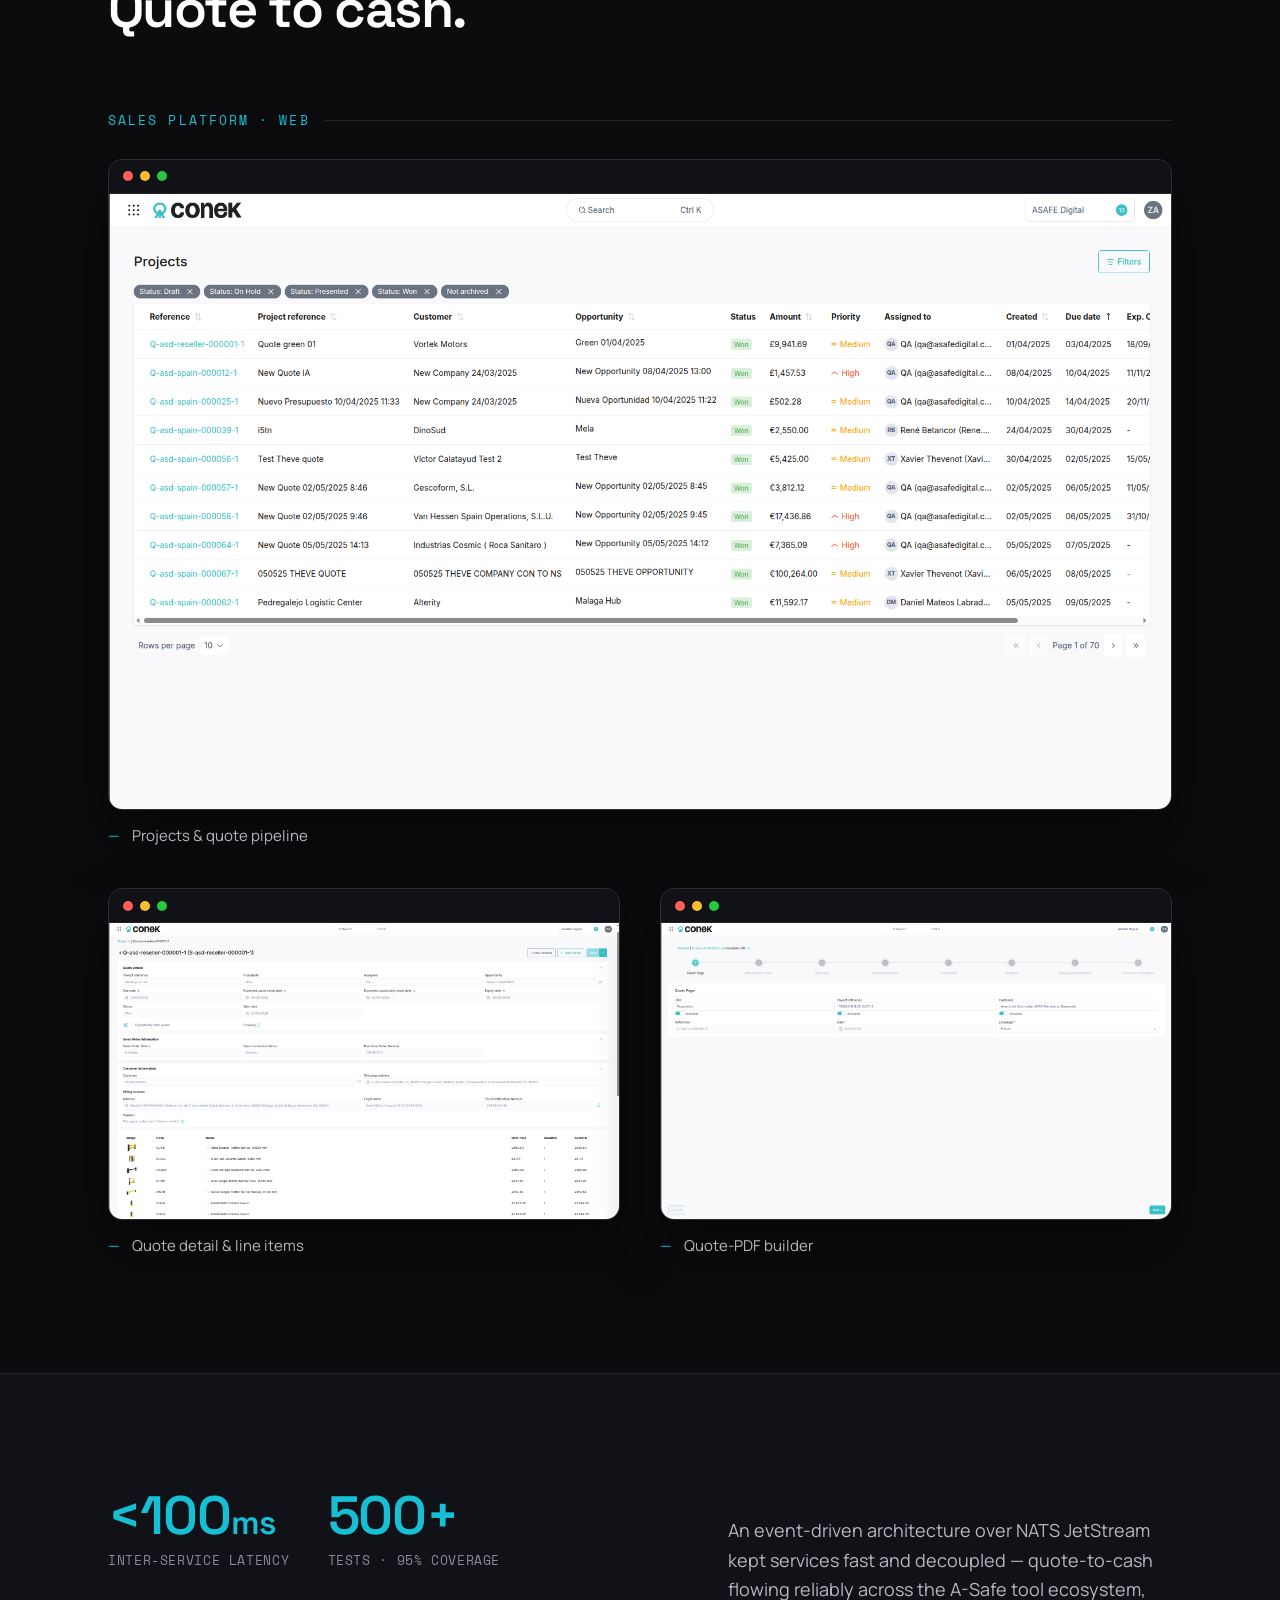
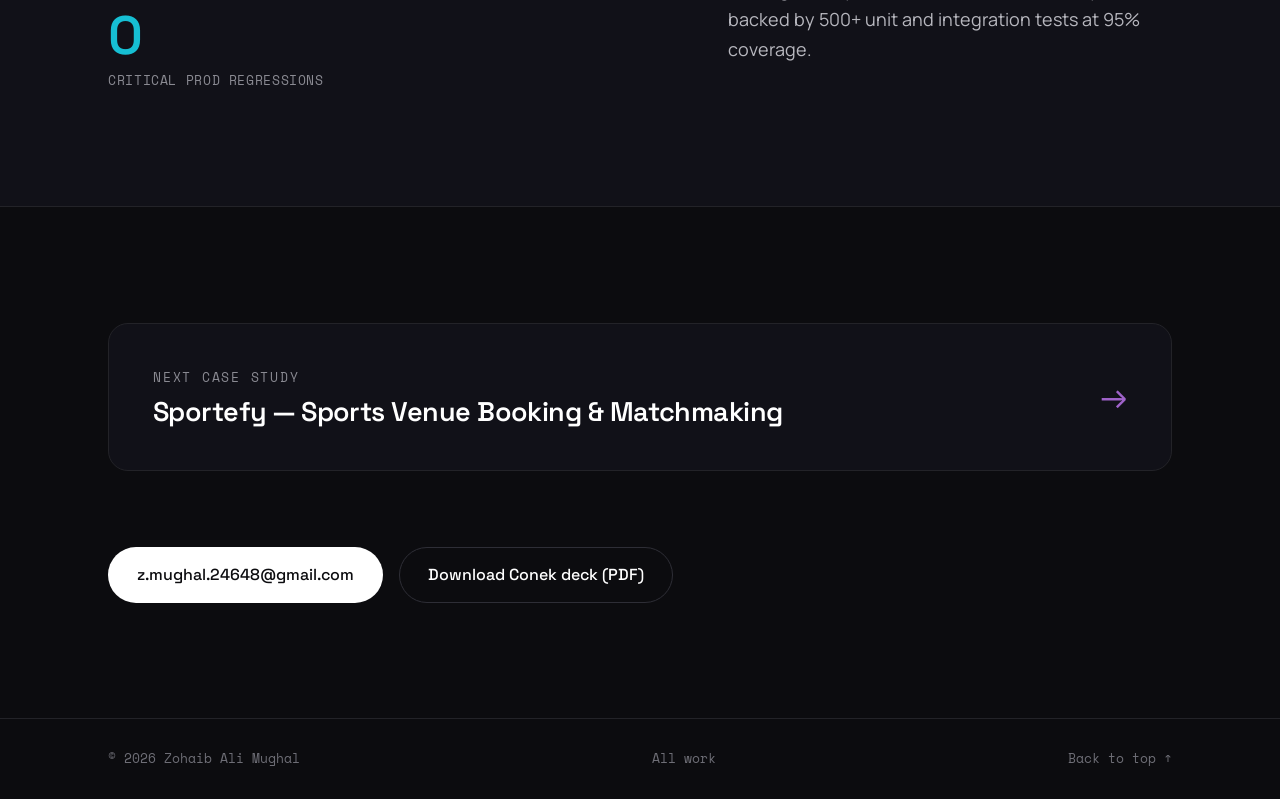
==== commit d3635f54: "Use only verified real screenshots; label Sportefy mockups Checksum-matched every deck image against" ====
--- a/work/conek/index.html
+++ b/work/conek/index.html
@@ -5,6 +5,11 @@
 <meta name="viewport" content="width=device-width, initial-scale=1">
 <title>Conek — Quotes &amp; Projects Tool for A-SAFE · Zohaib Ali Mughal</title>
 <meta name="description" content="Case study: Conek — an internal sales platform for A-SAFE. Quote to sales order to invoice over event-driven microservices, with sub-100ms inter-service latency and 95% test coverage.">
+<meta property="og:type" content="article">
+<meta property="og:url" content="https://zohaibmughal.dev/work/conek/">
+<meta property="og:image" content="https://zohaibmughal.dev/assets/img/conek-hero.png">
+<meta name="twitter:card" content="summary_large_image">
+<link rel="canonical" href="https://zohaibmughal.dev/work/conek/">
 <link rel="icon" type="image/svg+xml" href="../../assets/img/favicon.svg">
 <link rel="preconnect" href="https://fonts.googleapis.com">
 <link rel="preconnect" href="https://fonts.gstatic.com" crossorigin>
@@ -100,12 +105,9 @@
     <div class="walk-group reveal">
       <div class="walk-group-label">Sales Platform · Web</div>
       <div class="shots">
-        <div class="shot"><div class="frame"><div class="frame-bar"><i></i><i></i><i></i></div><img src="../../assets/img/conek/projects.png" alt="Conek projects and quote pipeline" loading="lazy"></div><div class="shot-cap">Projects &amp; quote pipeline</div></div>
+        <div class="shot" style="grid-column:1/-1"><div class="frame"><div class="frame-bar"><i></i><i></i><i></i></div><img src="../../assets/img/conek/projects.png" alt="Conek projects and quote pipeline" loading="lazy"></div><div class="shot-cap">Projects &amp; quote pipeline</div></div>
         <div class="shot"><div class="frame"><div class="frame-bar"><i></i><i></i><i></i></div><img src="../../assets/img/conek/quote-detail.png" alt="Conek quote detail and line items" loading="lazy"></div><div class="shot-cap">Quote detail &amp; line items</div></div>
         <div class="shot"><div class="frame"><div class="frame-bar"><i></i><i></i><i></i></div><img src="../../assets/img/conek/pdf-wizard.png" alt="Conek quote PDF builder" loading="lazy"></div><div class="shot-cap">Quote-PDF builder</div></div>
-        <div class="shot"><div class="frame"><div class="frame-bar"><i></i><i></i><i></i></div><img src="../../assets/img/conek/sales-order.png" alt="Conek sales order" loading="lazy"></div><div class="shot-cap">Sales order detail</div></div>
-        <div class="shot"><div class="frame"><div class="frame-bar"><i></i><i></i><i></i></div><img src="../../assets/img/conek/invoice.png" alt="Conek project invoicing" loading="lazy"></div><div class="shot-cap">Project invoicing</div></div>
-        <div class="shot"><div class="frame"><div class="frame-bar"><i></i><i></i><i></i></div><img src="../../assets/img/conek/analytics.png" alt="Conek analytics" loading="lazy"></div><div class="shot-cap">Project analytics</div></div>
       </div>
     </div>
   </div>
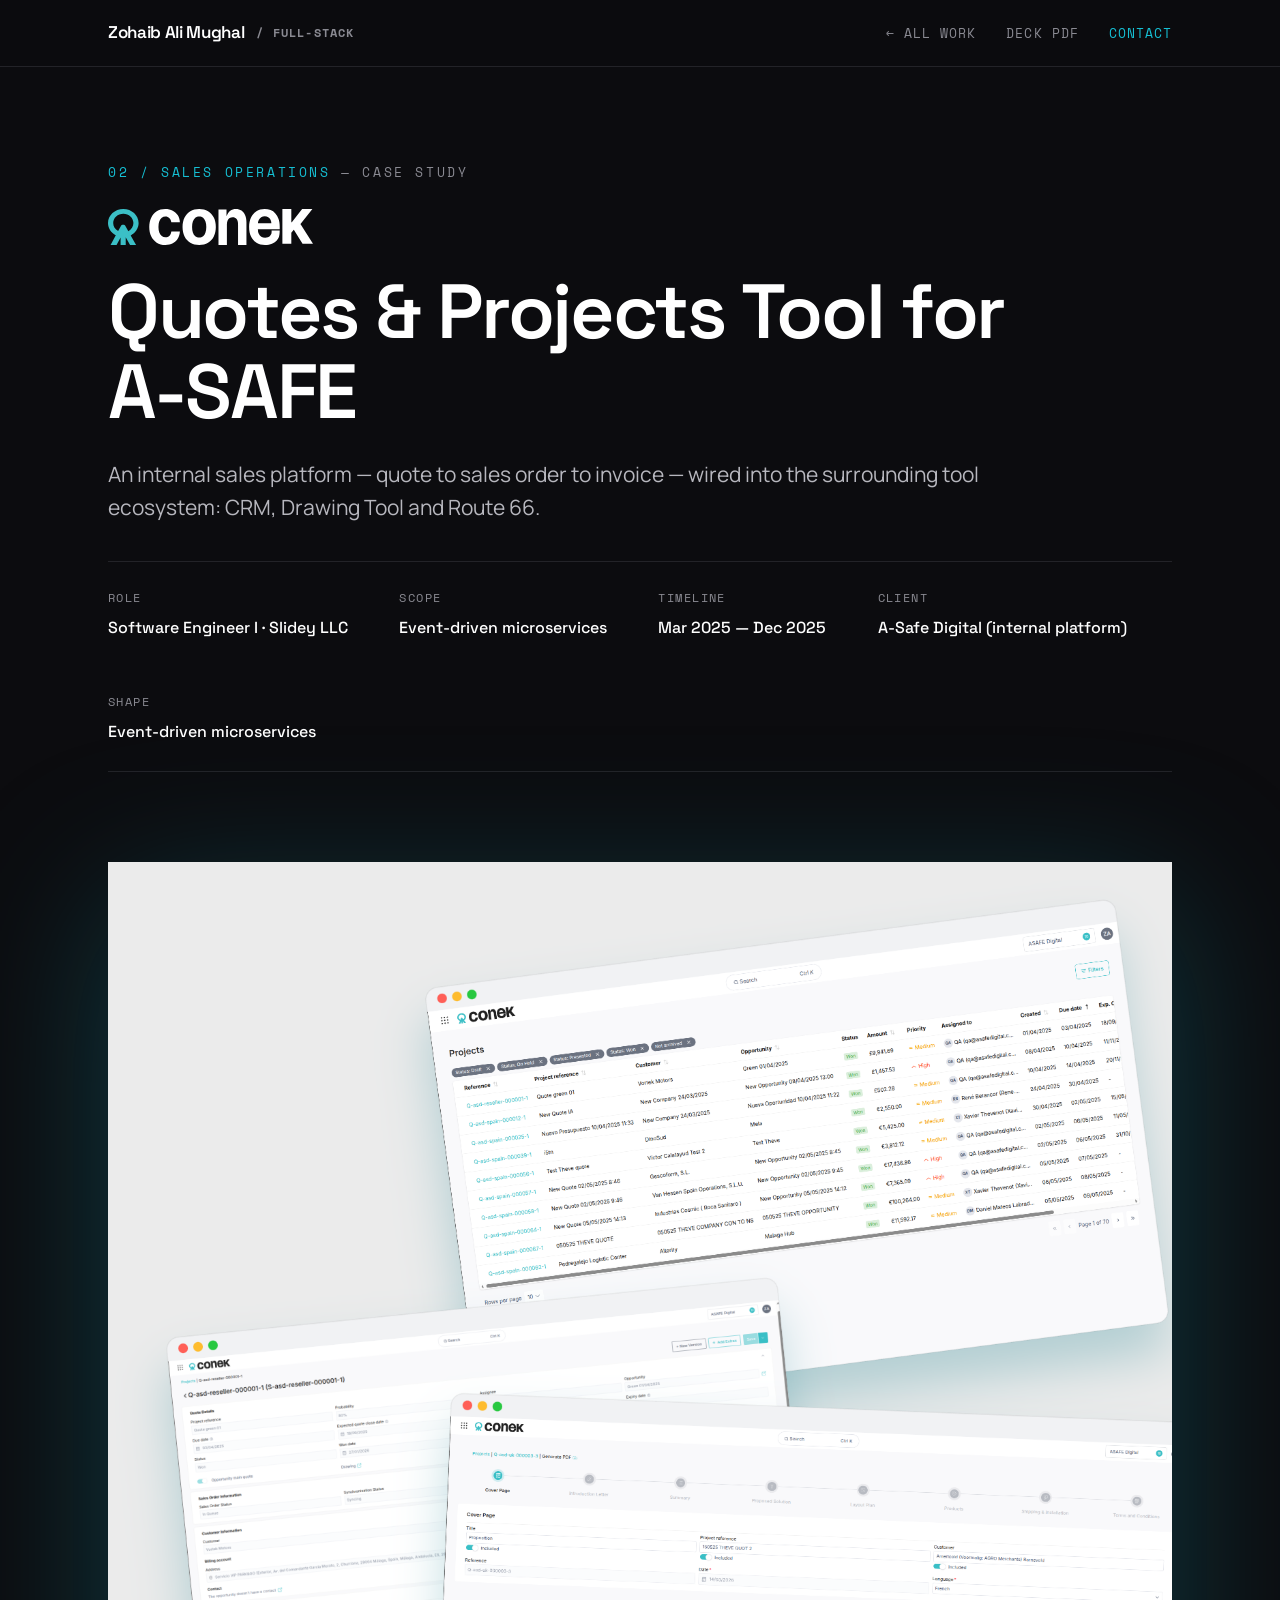
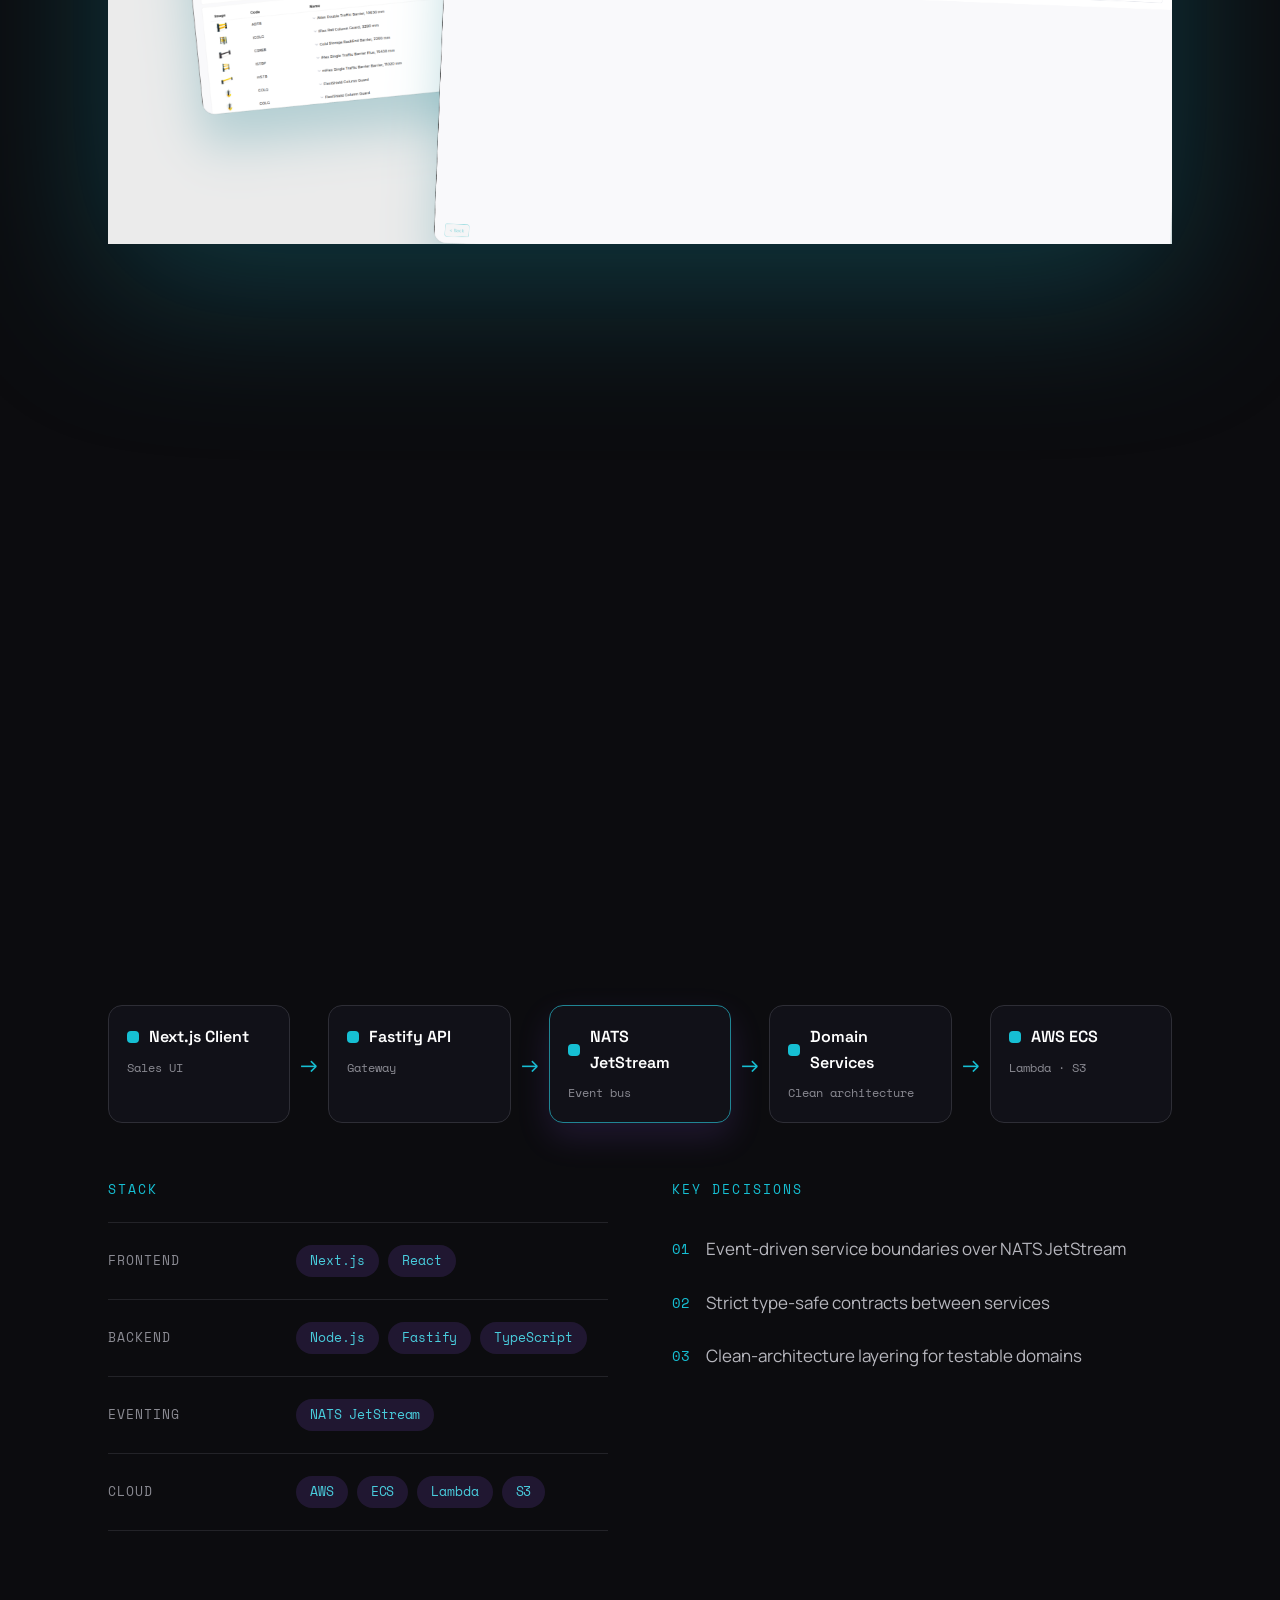
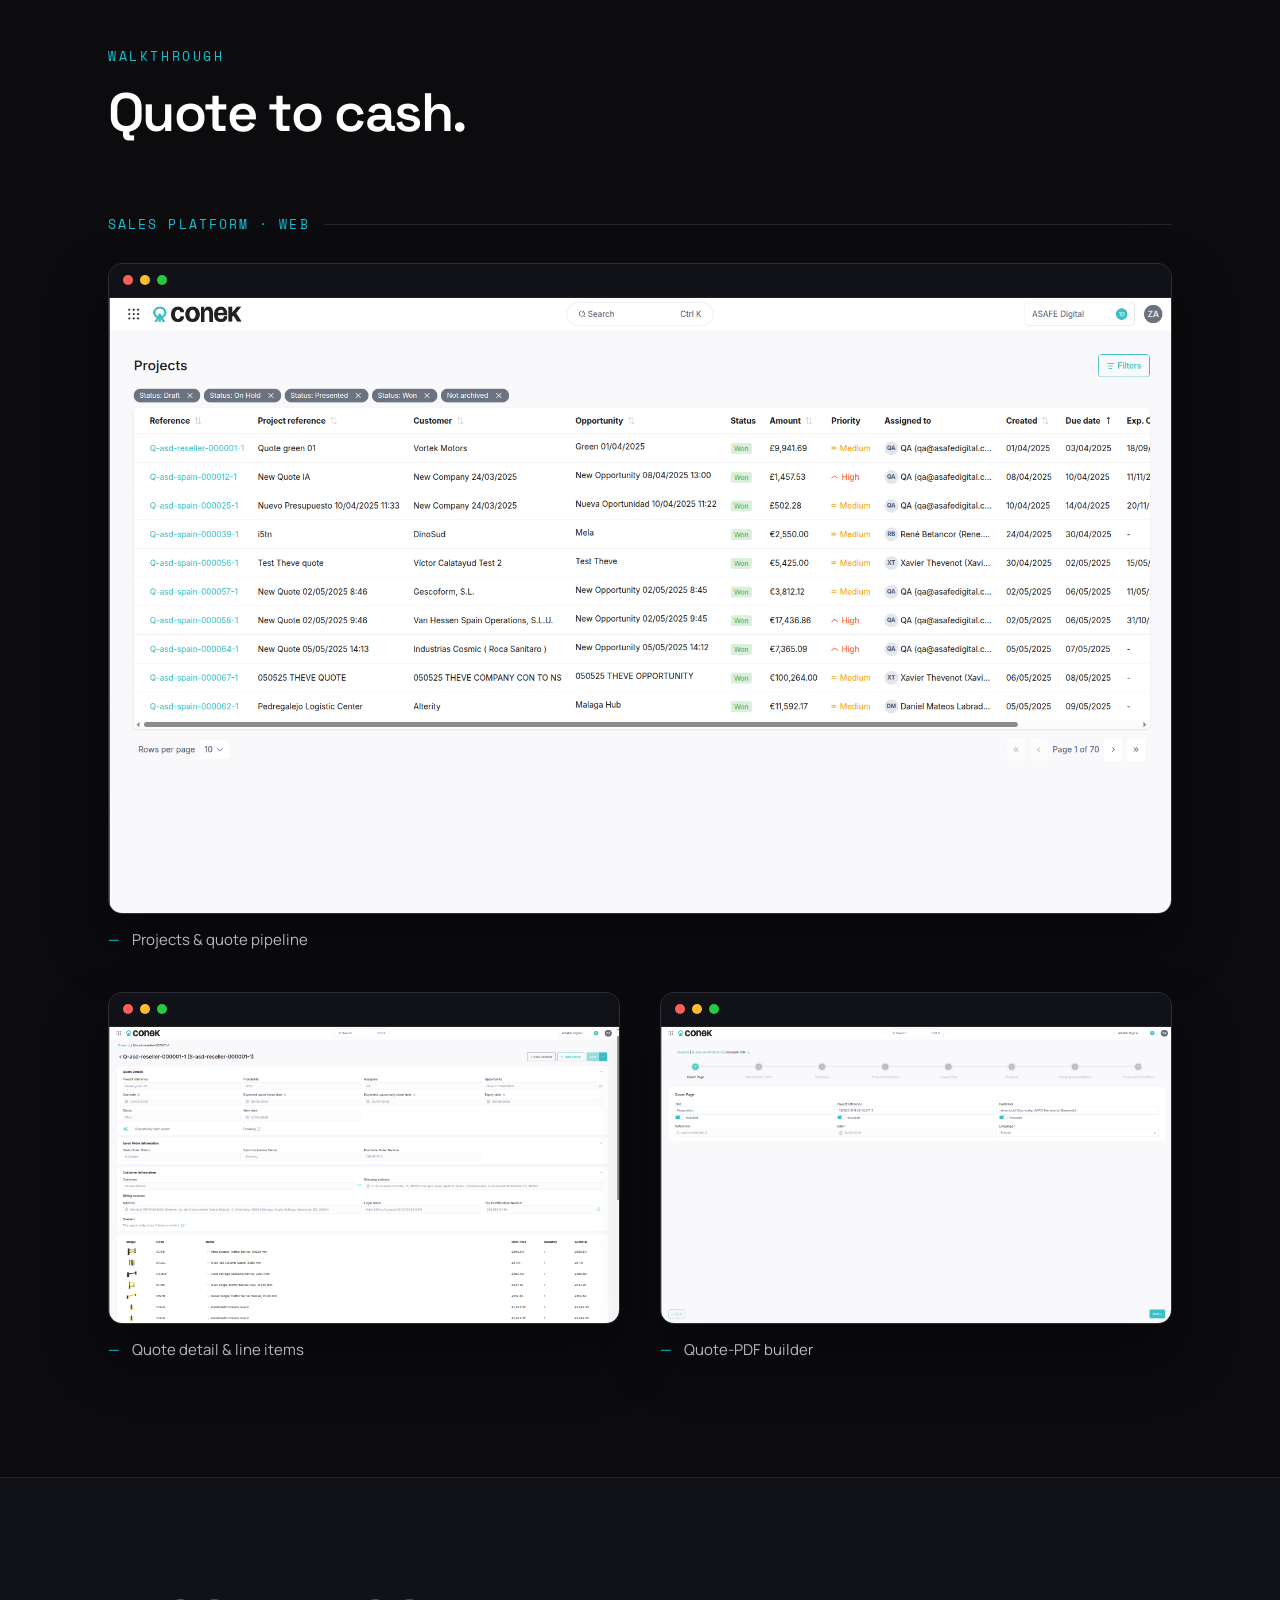
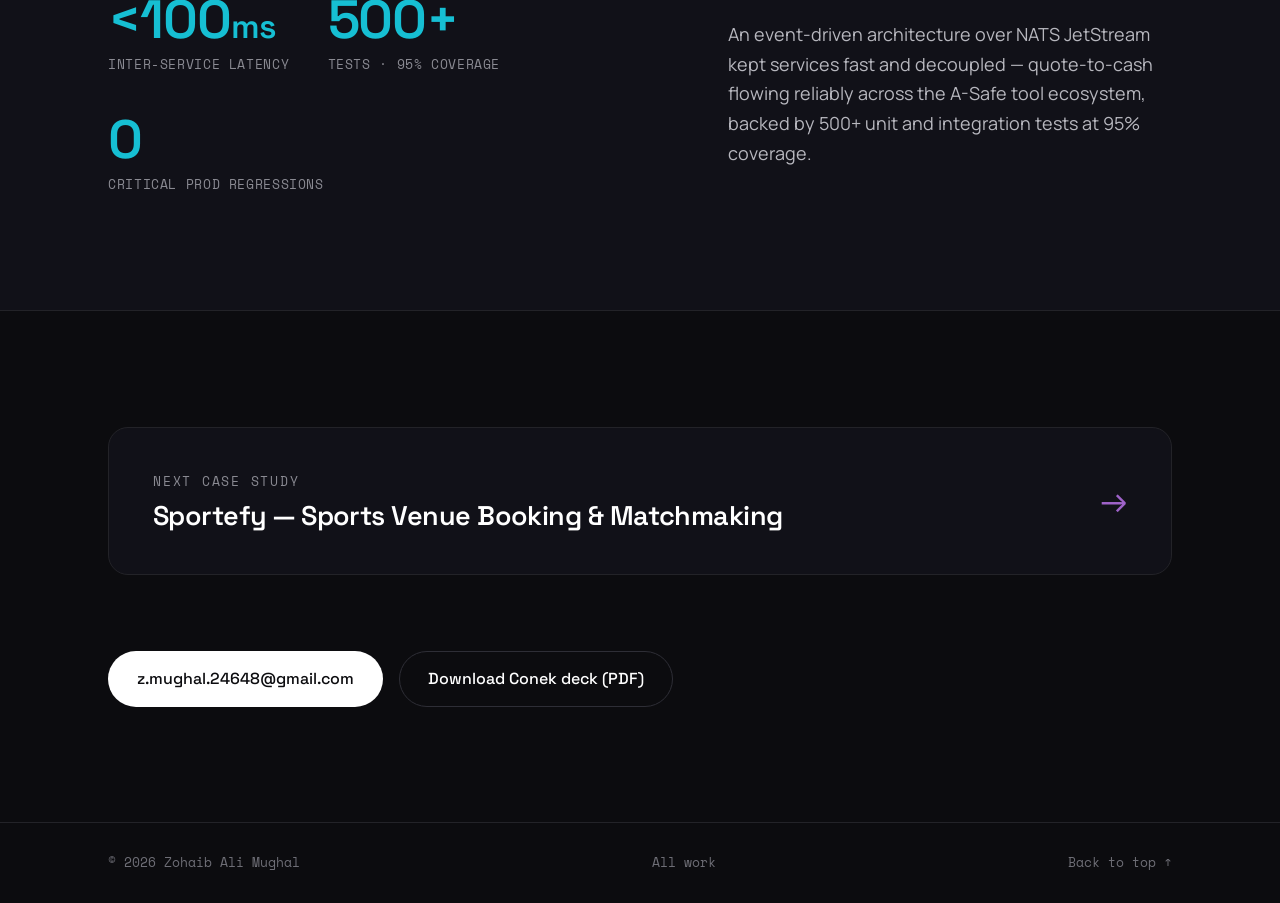
==== commit 5dfdda3c: "Align journey and roles with the CV The timeline had Sportefy and Conek/A-SAFE date ranges swapped. " ====
--- a/work/conek/index.html
+++ b/work/conek/index.html
@@ -37,8 +37,9 @@
     <h1>Quotes &amp; Projects Tool for A&#8209;SAFE</h1>
     <p class="lede">An internal sales platform — quote to sales order to invoice — wired into the surrounding tool ecosystem: CRM, Drawing Tool and Route 66.</p>
     <div class="cs-meta">
-      <div class="cs-meta-item"><span class="k">Role</span><span class="v">Full-Stack Engineer</span></div>
-      <div class="cs-meta-item"><span class="k">Timeline</span><span class="v">Nov 2024 — Feb 2025</span></div>
+      <div class="cs-meta-item"><span class="k">Role</span><span class="v">Software Engineer I · Slidey LLC</span></div>
+        <div class="cs-meta-item"><span class="k">Scope</span><span class="v">Event-driven microservices</span></div>
+      <div class="cs-meta-item"><span class="k">Timeline</span><span class="v">Mar 2025 — Dec 2025</span></div>
       <div class="cs-meta-item"><span class="k">Client</span><span class="v">A-Safe Digital (internal platform)</span></div>
       <div class="cs-meta-item"><span class="k">Shape</span><span class="v">Event-driven microservices</span></div>
     </div>
@@ -148,6 +149,7 @@
   </div>
 </footer>
 
+<script src="../../assets/js/lenis.min.js"></script>
 <script src="../../assets/js/main.js"></script>
 </body>
 </html>
--- a/assets/css/style.css
+++ b/assets/css/style.css
@@ -430,6 +430,18 @@
 
 .timeline { display: grid; }
 
+.timeline-org {
+  font-family: var(--font-mono);
+  font-size: 12.5px;
+  letter-spacing: 0.08em;
+  text-transform: uppercase;
+  color: var(--text-3);
+  padding-bottom: 14px;
+  border-bottom: 1px solid var(--line-2);
+  margin: 0;
+}
+.timeline-org span { opacity: 0.45; padding: 0 4px; }
+
 .timeline-item {
   display: grid;
   gap: 6px;
@@ -742,6 +754,31 @@
 
 .next-card .arrow { font-family: var(--font-head); font-size: 34px; color: var(--accent); }
 
+/* ---------- Lenis smooth scroll ---------- */
+
+html.lenis, html.lenis body { height: auto; }
+.lenis.lenis-smooth { scroll-behavior: auto !important; }
+.lenis.lenis-stopped { overflow: hidden; }
+
+/* ---------- Social icon buttons ---------- */
+
+.socials { display: flex; gap: 12px; align-items: center; }
+
+.icon-btn {
+  width: 48px;
+  height: 48px;
+  border-radius: 50%;
+  border: 1px solid var(--line-2);
+  display: grid;
+  place-items: center;
+  color: var(--text-2);
+  transition: transform 0.18s ease, border-color 0.18s ease, color 0.18s ease;
+}
+
+.icon-btn:hover { border-color: var(--accent); color: var(--accent); transform: translateY(-2px); }
+
+.icon-btn svg { width: 20px; height: 20px; fill: currentColor; display: block; }
+
 /* ---------- Reveal on scroll ---------- */
 
 .reveal { opacity: 0; transform: translateY(26px); transition: opacity 0.7s ease, transform 0.7s ease; }
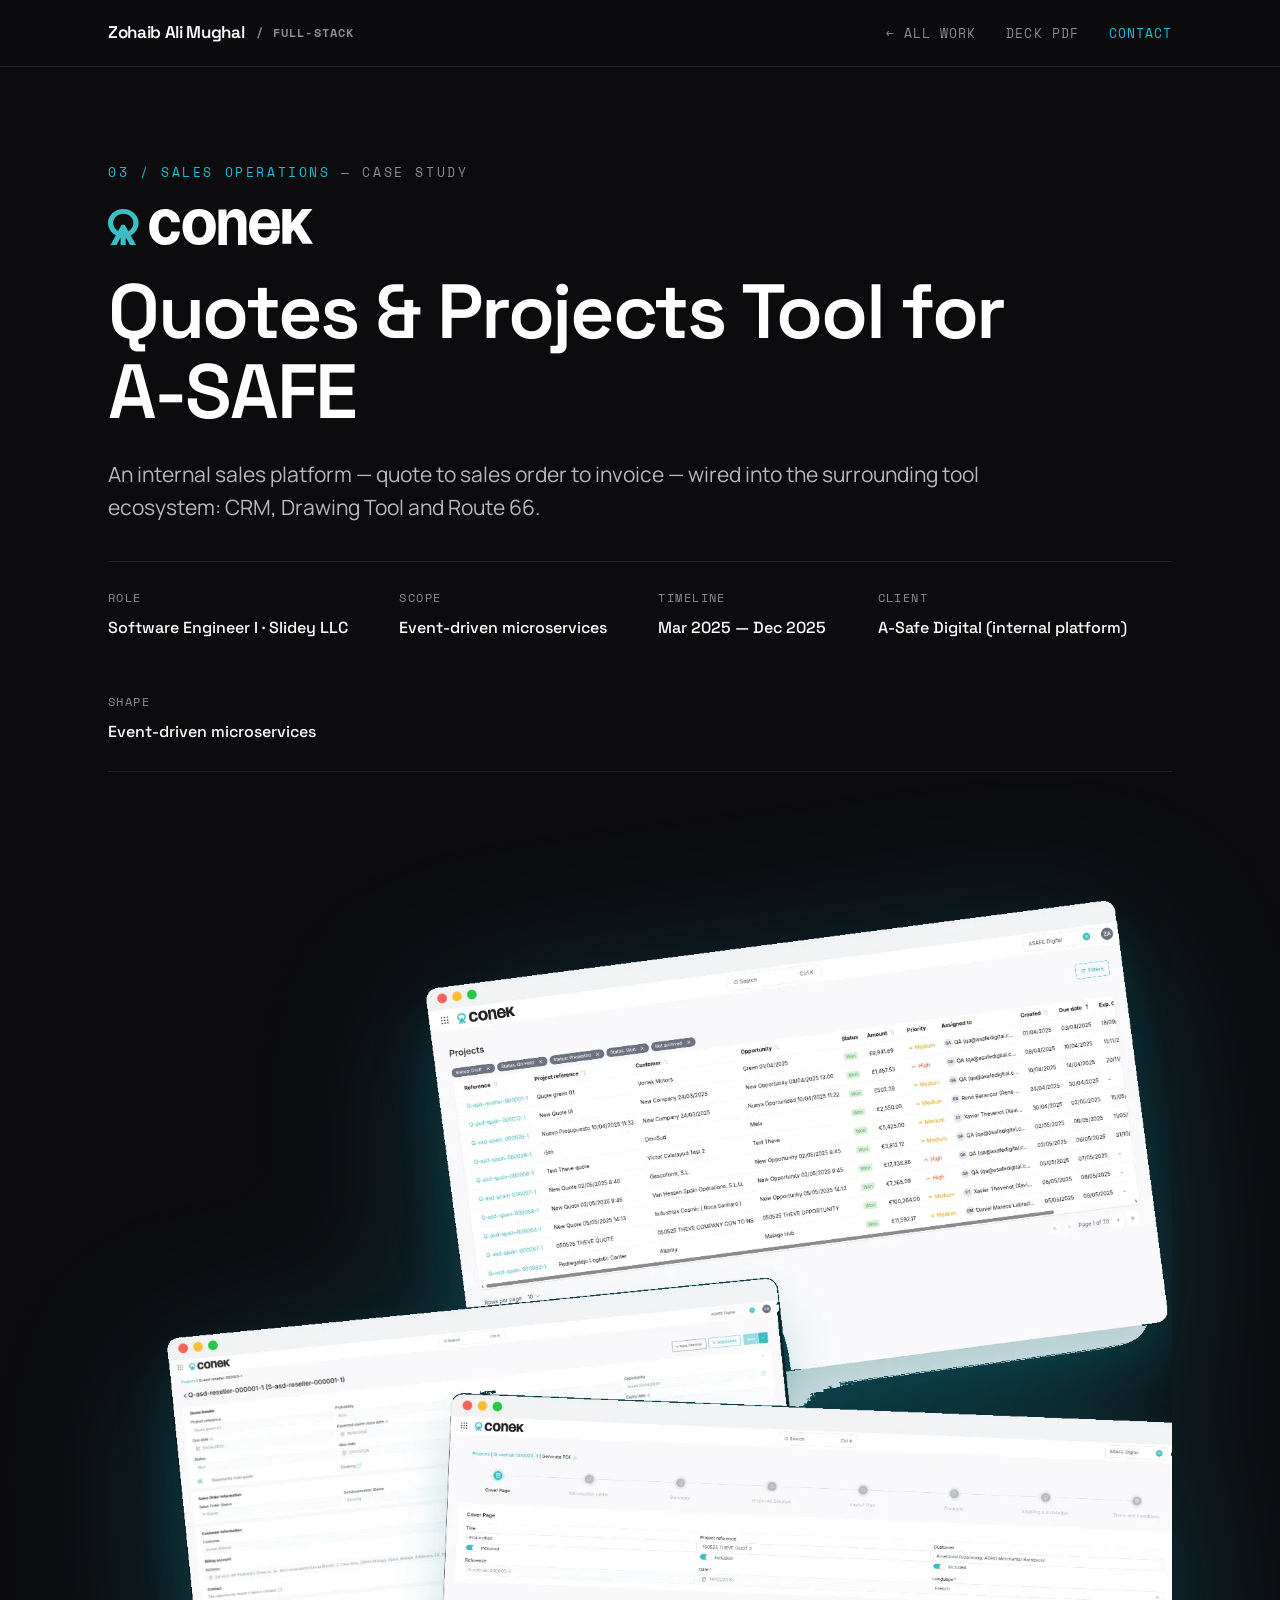
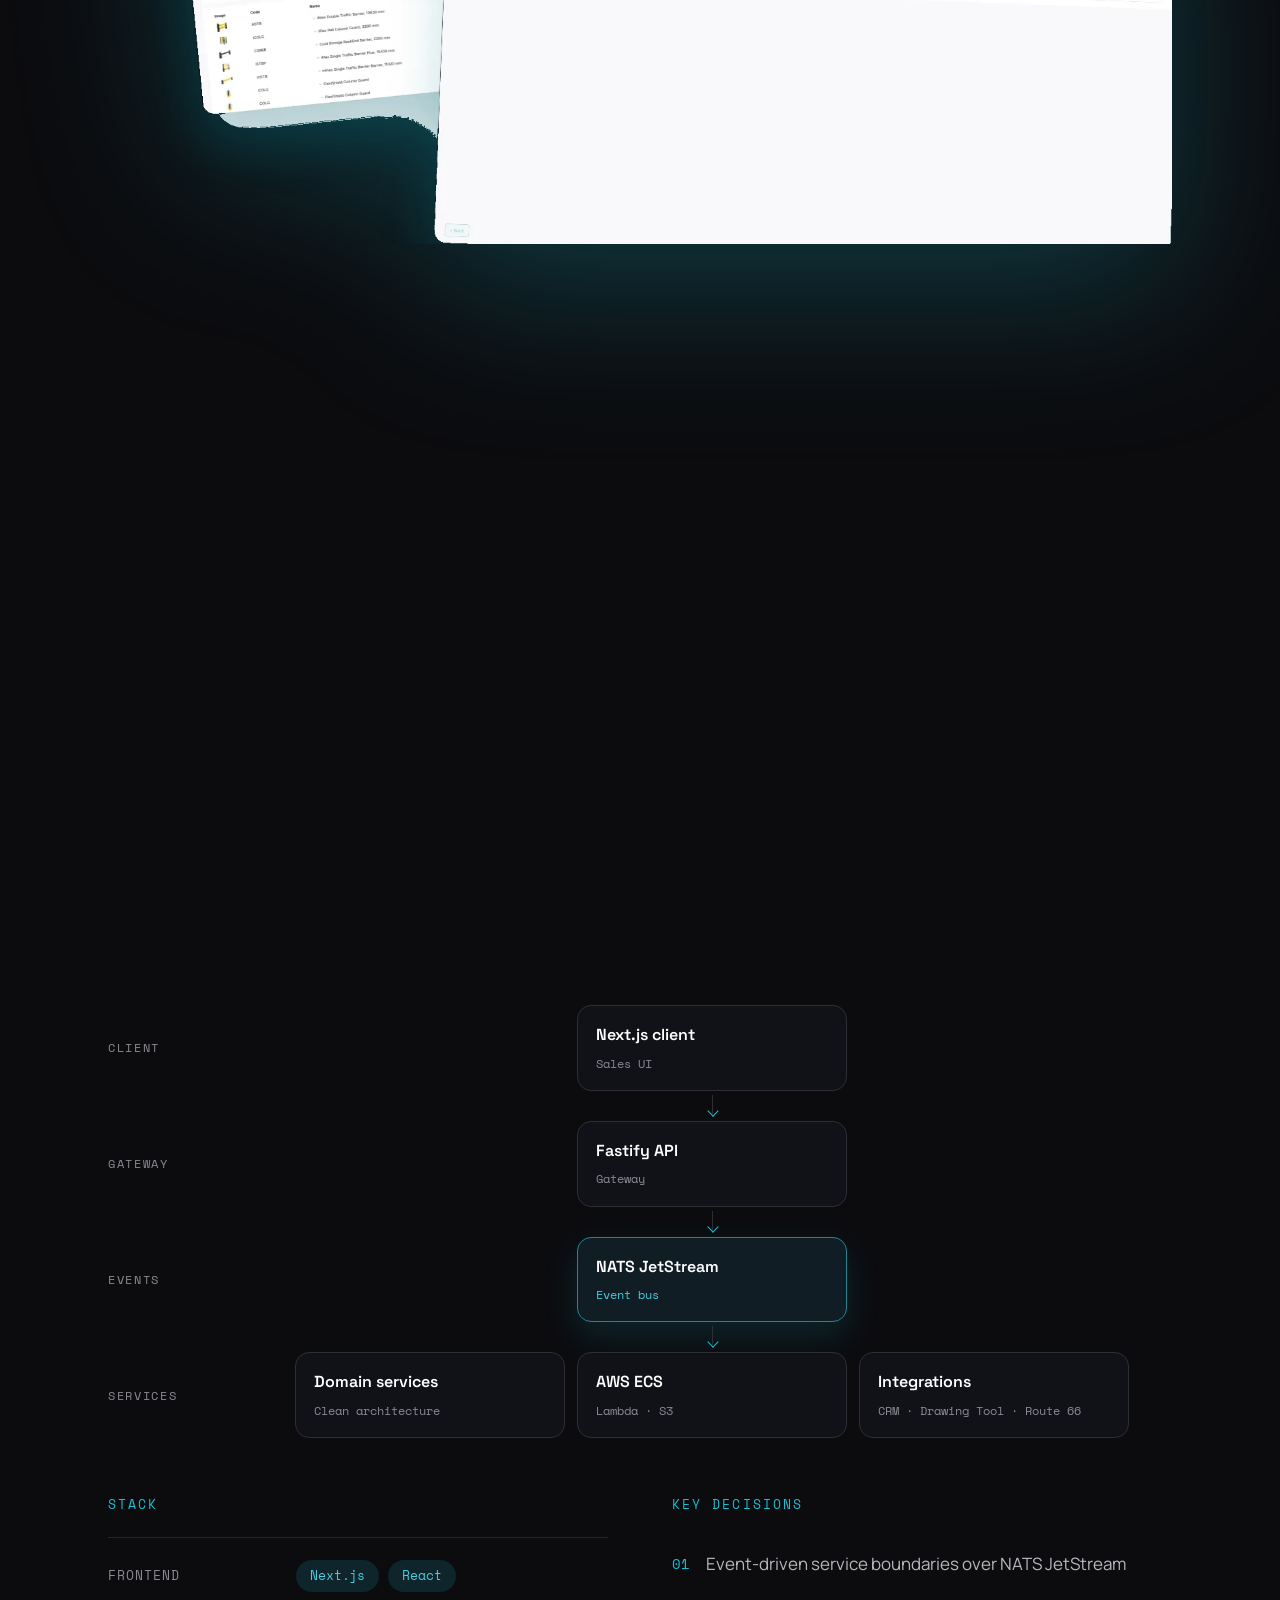
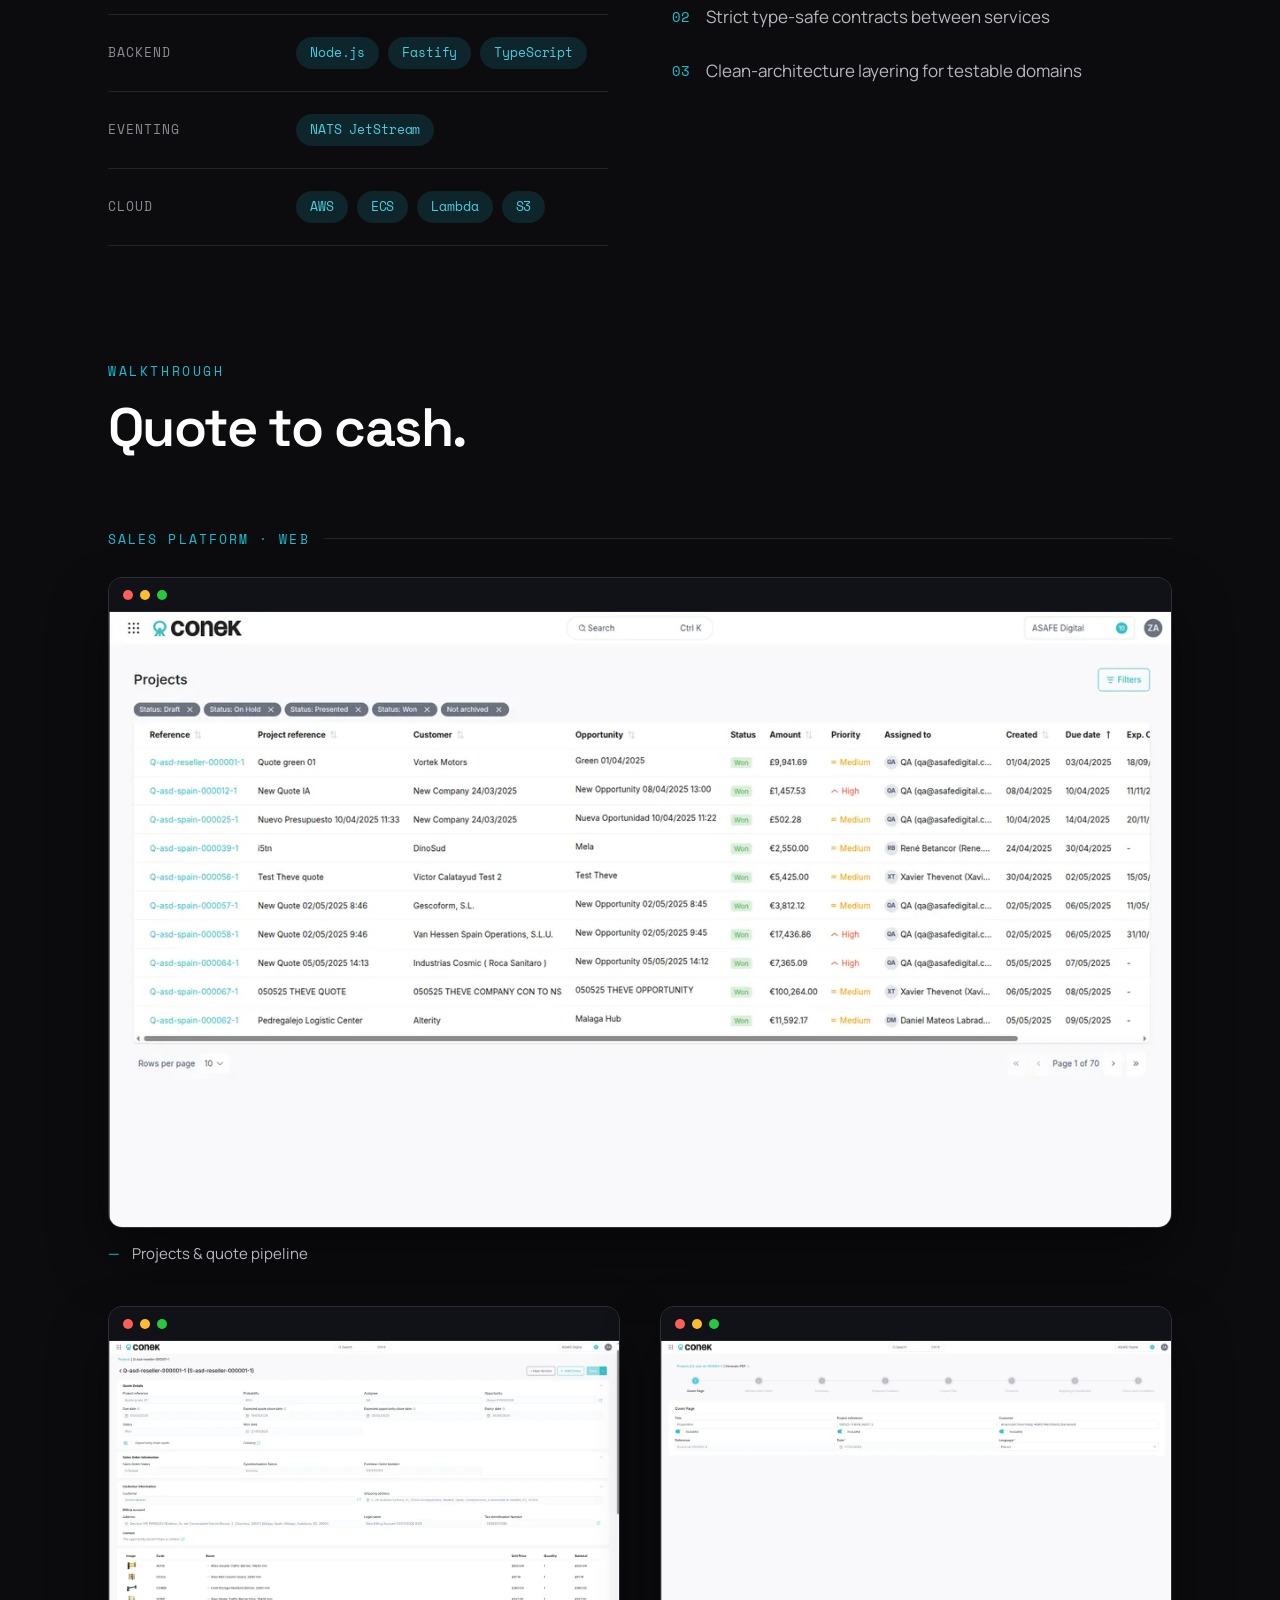
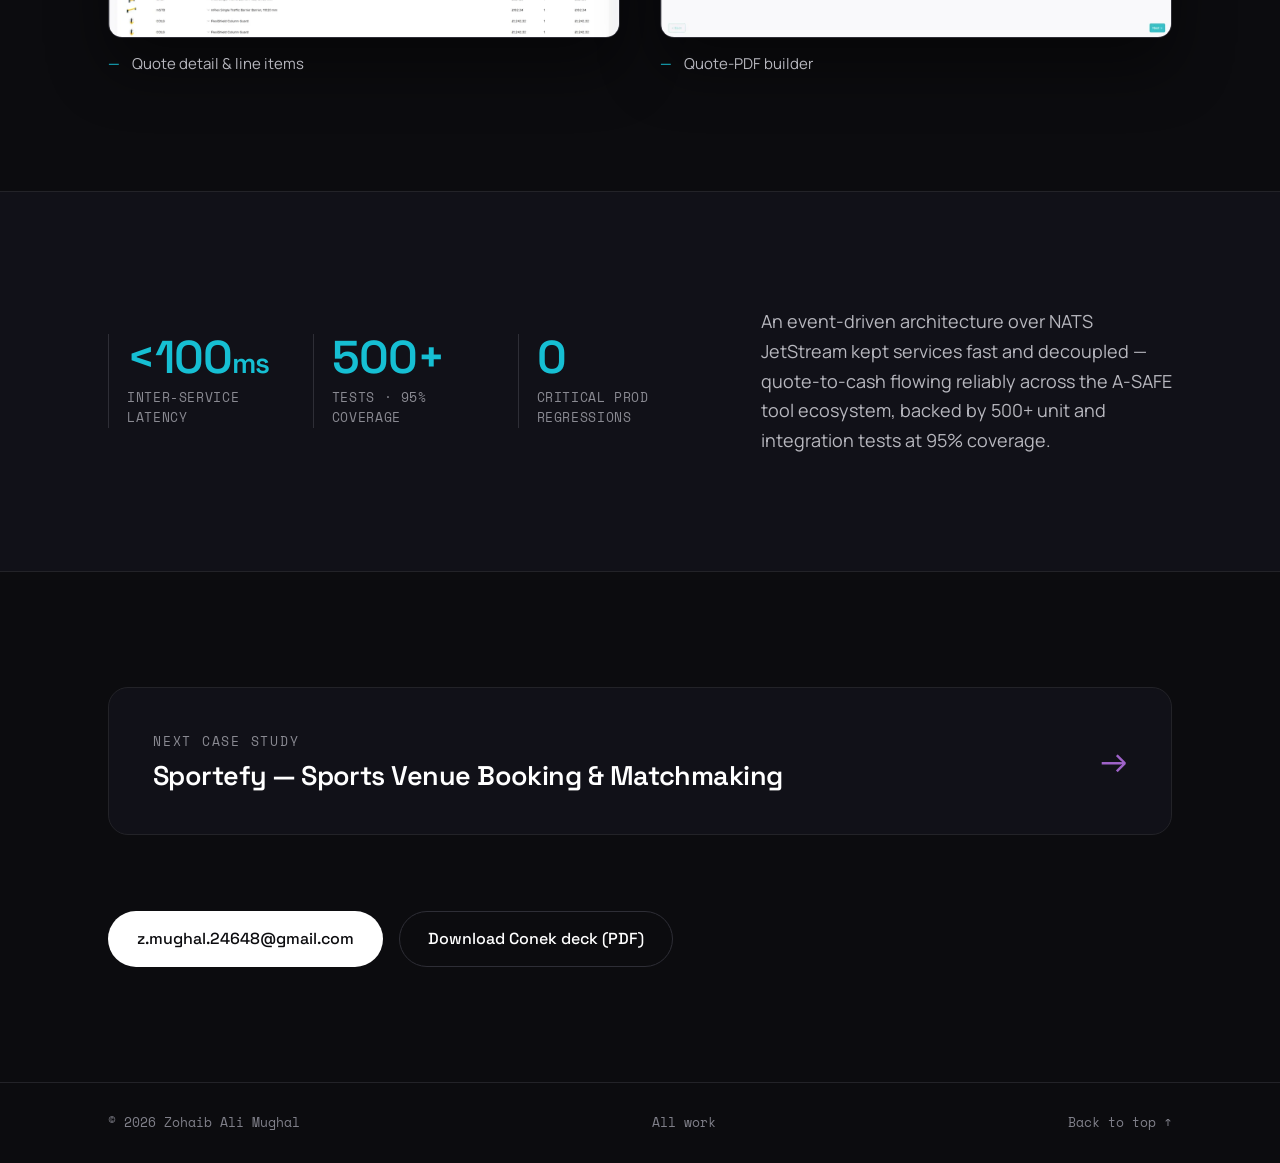
==== commit 6f2e841a: "Design audit: new order, neutral accent, layered diagrams, WebP images - Projects run newest first (" ====
--- a/work/conek/index.html
+++ b/work/conek/index.html
@@ -7,13 +7,14 @@
 <meta name="description" content="Case study: Conek — an internal sales platform for A-SAFE. Quote to sales order to invoice over event-driven microservices, with sub-100ms inter-service latency and 95% test coverage.">
 <meta property="og:type" content="article">
 <meta property="og:url" content="https://zohaibmughal.dev/work/conek/">
-<meta property="og:image" content="https://zohaibmughal.dev/assets/img/conek-hero.png">
+<meta property="og:image" content="https://zohaibmughal.dev/assets/img/og/conek.jpg">
 <meta name="twitter:card" content="summary_large_image">
 <link rel="canonical" href="https://zohaibmughal.dev/work/conek/">
 <link rel="icon" type="image/svg+xml" href="../../assets/img/favicon.svg">
 <link rel="preconnect" href="https://fonts.googleapis.com">
 <link rel="preconnect" href="https://fonts.gstatic.com" crossorigin>
 <link href="https://fonts.googleapis.com/css2?family=Space+Grotesk:wght@400;500;600;700&family=Manrope:wght@400;500;600;700;800&family=Space+Mono:wght@400;700&display=swap" rel="stylesheet">
+<script>document.documentElement.classList.add('js')</script>
 <link rel="stylesheet" href="../../assets/css/style.css">
 </head>
 <body data-accent="conek">
@@ -32,8 +33,8 @@
 
 <header class="cs-hero">
   <div class="container">
-    <span class="eyebrow"><span class="accent">02 / Sales Operations</span> — Case Study</span>
-    <img class="work-logo" src="../../assets/img/conek-logo-white.svg" alt="Conek">
+    <span class="eyebrow"><span class="accent">03 / Sales Operations</span> — Case Study</span>
+    <img width="154" height="27" class="work-logo" src="../../assets/img/conek-logo-white.svg" alt="Conek">
     <h1>Quotes &amp; Projects Tool for A&#8209;SAFE</h1>
     <p class="lede">An internal sales platform — quote to sales order to invoice — wired into the surrounding tool ecosystem: CRM, Drawing Tool and Route 66.</p>
     <div class="cs-meta">
@@ -43,7 +44,7 @@
       <div class="cs-meta-item"><span class="k">Client</span><span class="v">A-Safe Digital (internal platform)</span></div>
       <div class="cs-meta-item"><span class="k">Shape</span><span class="v">Event-driven microservices</span></div>
     </div>
-    <div class="cs-hero-media reveal"><img src="../../assets/img/conek-hero.png" alt="Conek quotes and projects dashboards"></div>
+    <div class="cs-hero-media reveal"><img width="1560" height="1440" src="../../assets/img/conek-hero.webp" alt="Conek quotes and projects dashboards"></div>
   </div>
 </header>
 
@@ -68,16 +69,24 @@
       <span class="eyebrow"><span class="accent">Architecture &amp; Stack</span></span>
       <h2>Event-driven services, type-safe contracts.</h2>
     </div>
-    <div class="flow reveal">
-      <div class="fnode"><span class="t">Next.js Client</span><span class="s">Sales UI</span></div>
-      <span class="farrow">→</span>
-      <div class="fnode"><span class="t">Fastify API</span><span class="s">Gateway</span></div>
-      <span class="farrow">→</span>
-      <div class="fnode hot"><span class="t">NATS JetStream</span><span class="s">Event bus</span></div>
-      <span class="farrow">→</span>
-      <div class="fnode"><span class="t">Domain Services</span><span class="s">Clean architecture</span></div>
-      <span class="farrow">→</span>
-      <div class="fnode"><span class="t">AWS ECS</span><span class="s">Lambda · S3</span></div>
+    <div class="arch reveal" role="list" aria-label="Architecture layers">
+      <div class="layer" role="listitem"><span class="layer-label">Client</span><div class="layer-nodes">
+        <div class="lnode"><span class="t">Next.js client</span><span class="s">Sales UI</span></div>
+      </div></div>
+      <div class="layer-join" aria-hidden="true"></div>
+      <div class="layer" role="listitem"><span class="layer-label">Gateway</span><div class="layer-nodes">
+        <div class="lnode"><span class="t">Fastify API</span><span class="s">Gateway</span></div>
+      </div></div>
+      <div class="layer-join" aria-hidden="true"></div>
+      <div class="layer" role="listitem"><span class="layer-label">Events</span><div class="layer-nodes">
+        <div class="lnode hot"><span class="t">NATS JetStream</span><span class="s">Event bus</span></div>
+      </div></div>
+      <div class="layer-join" aria-hidden="true"></div>
+      <div class="layer" role="listitem"><span class="layer-label">Services</span><div class="layer-nodes">
+        <div class="lnode"><span class="t">Domain services</span><span class="s">Clean architecture</span></div>
+        <div class="lnode"><span class="t">AWS ECS</span><span class="s">Lambda · S3</span></div>
+        <div class="lnode"><span class="t">Integrations</span><span class="s">CRM · Drawing Tool · Route 66</span></div>
+      </div></div>
     </div>
     <div class="arch-cols reveal">
       <div>
@@ -106,9 +115,9 @@
     <div class="walk-group reveal">
       <div class="walk-group-label">Sales Platform · Web</div>
       <div class="shots">
-        <div class="shot" style="grid-column:1/-1"><div class="frame"><div class="frame-bar"><i></i><i></i><i></i></div><img src="../../assets/img/conek/projects.png" alt="Conek projects and quote pipeline" loading="lazy"></div><div class="shot-cap">Projects &amp; quote pipeline</div></div>
-        <div class="shot"><div class="frame"><div class="frame-bar"><i></i><i></i><i></i></div><img src="../../assets/img/conek/quote-detail.png" alt="Conek quote detail and line items" loading="lazy"></div><div class="shot-cap">Quote detail &amp; line items</div></div>
-        <div class="shot"><div class="frame"><div class="frame-bar"><i></i><i></i><i></i></div><img src="../../assets/img/conek/pdf-wizard.png" alt="Conek quote PDF builder" loading="lazy"></div><div class="shot-cap">Quote-PDF builder</div></div>
+        <div class="shot" style="grid-column:1/-1"><div class="frame"><div class="frame-bar"><i></i><i></i><i></i></div><img width="1200" height="695" src="../../assets/img/conek/projects.webp" alt="Conek projects and quote pipeline" loading="lazy"></div><div class="shot-cap">Projects &amp; quote pipeline</div></div>
+        <div class="shot"><div class="frame"><div class="frame-bar"><i></i><i></i><i></i></div><img width="1200" height="695" src="../../assets/img/conek/quote-detail.webp" alt="Conek quote detail and line items" loading="lazy"></div><div class="shot-cap">Quote detail &amp; line items</div></div>
+        <div class="shot"><div class="frame"><div class="frame-bar"><i></i><i></i><i></i></div><img width="1200" height="695" src="../../assets/img/conek/pdf-wizard.webp" alt="Conek quote PDF builder" loading="lazy"></div><div class="shot-cap">Quote-PDF builder</div></div>
       </div>
     </div>
   </div>
@@ -121,7 +130,7 @@
       <div class="metric"><span class="num">500+</span><span class="cap">Tests · 95% coverage</span></div>
       <div class="metric"><span class="num">0</span><span class="cap">Critical prod regressions</span></div>
     </div>
-    <p>An event-driven architecture over NATS JetStream kept services fast and decoupled — quote-to-cash flowing reliably across the A-Safe tool ecosystem, backed by 500+ unit and integration tests at 95% coverage.</p>
+    <p>An event-driven architecture over NATS JetStream kept services fast and decoupled — quote-to-cash flowing reliably across the A&#8209;SAFE tool ecosystem, backed by 500+ unit and integration tests at 95% coverage.</p>
   </div>
 </section>
 
--- a/assets/css/style.css
+++ b/assets/css/style.css
@@ -15,7 +15,7 @@
   --text: #FFFFFF;
   --text-2: #B7B7BE;
   --text-3: #8A8A92;
-  --text-4: #6E6E76;
+  --text-4: #80808A;
 
   /* Project accents */
   --c-hyss: #9D5BFF;
@@ -24,9 +24,9 @@
   --c-etg: #008BE9;
   --c-plexor: #8DC63F;
 
-  /* Page accent (overridden per case study) */
-  --accent: #9D5BFF;
-  --accent-soft: color-mix(in srgb, var(--accent) 14%, transparent);
+  /* Page accent: neutral by default, overridden per project via data-accent */
+  --accent: #EDEDEF;
+  --accent-soft: rgba(255, 255, 255, 0.07);
 
   /* Type */
   --font-head: 'Space Grotesk', sans-serif;
@@ -42,6 +42,9 @@
 [data-accent="sportefy"] { --accent: var(--c-sportefy); }
 [data-accent="etg"]      { --accent: var(--c-etg); }
 [data-accent="plexor"]   { --accent: var(--c-plexor); }
+
+/* Recompute the soft tint wherever the accent changes (a :root value would stay neutral) */
+[data-accent] { --accent-soft: color-mix(in srgb, var(--accent) 14%, transparent); }
 
 /* ---------- Base ---------- */
 
@@ -60,7 +63,7 @@
   text-rendering: optimizeLegibility;
 }
 
-img { max-width: 100%; display: block; }
+img { max-width: 100%; height: auto; display: block; }
 
 a { color: inherit; text-decoration: none; }
 
@@ -87,6 +90,10 @@
 section { padding-block: clamp(72px, 9vw, 130px); }
 
 ::selection { background: var(--accent); color: #0C0C0F; }
+
+/* Keyboard focus: visible on every interactive element (outline follows border-radius) */
+:focus-visible { outline: 2px solid var(--accent); outline-offset: 3px; }
+.work-card:focus-visible, .next-card:focus-visible { outline-offset: 4px; }
 
 /* ---------- Shared atoms ---------- */
 
@@ -299,7 +306,34 @@
 
 .hero .container { display: grid; gap: 30px; }
 
+.hero-main { display: grid; gap: 30px; min-width: 0; }
+
 .hero h1 { max-width: 11em; }
+
+/* Project index, mirrors the portfolio deck cover. Desktop only: the work list follows directly below on small screens. */
+.hero-index { display: none; }
+
+@media (min-width: 1000px) {
+  .hero .container { grid-template-columns: minmax(0, 1fr) 300px; gap: clamp(40px, 5vw, 72px); align-items: center; }
+  .hero h1 { font-size: clamp(52px, 5vw, 72px); max-width: none; }
+  .hero-index { display: block; border-bottom: 1px solid var(--line); }
+}
+
+.hi-row {
+  display: grid;
+  grid-template-columns: 30px 10px minmax(0, 1fr) auto;
+  align-items: center;
+  gap: 14px;
+  padding: 19px 4px;
+  border-top: 1px solid var(--line);
+  transition: background 0.2s ease;
+}
+
+.hi-row:hover { background: var(--accent-soft); }
+.hi-n { font-family: var(--font-mono); font-size: 13px; color: var(--accent); }
+.hi-dot { width: 10px; height: 10px; border-radius: 50%; background: var(--accent); }
+.hi-name { font-family: var(--font-head); font-weight: 500; font-size: 22px; letter-spacing: -0.01em; }
+.hi-sector { font-family: var(--font-mono); font-size: 12px; letter-spacing: 0.06em; text-transform: uppercase; color: var(--text-3); }
 
 .hero-ctas { display: flex; gap: 14px; flex-wrap: wrap; align-items: center; margin-top: 8px; }
 
@@ -367,9 +401,9 @@
 
 .work-info p { color: var(--text-2); line-height: 1.55; }
 
-.work-metrics { display: flex; gap: clamp(20px, 3vw, 40px); flex-wrap: wrap; }
-
-.work-metrics .num { font-size: clamp(26px, 3vw, 34px); }
+.work-metrics { display: grid; grid-template-columns: repeat(3, minmax(0, 1fr)); gap: clamp(14px, 2vw, 28px); }
+
+.work-metrics .num { font-size: clamp(22px, 2.3vw, 32px); white-space: nowrap; }
 
 .work-link {
   font-family: var(--font-mono);
@@ -488,6 +522,40 @@
   align-items: center;
 }
 
+.btn-lg { padding: 16px 30px; font-size: 17px; }
+
+.profile-links {
+  margin-top: 26px;
+  display: flex;
+  flex-wrap: wrap;
+  align-items: center;
+  gap: 10px 28px;
+}
+
+.profile-label {
+  font-family: var(--font-mono);
+  font-size: 12px;
+  letter-spacing: 0.14em;
+  text-transform: uppercase;
+  color: var(--text-3);
+}
+
+.plink {
+  display: inline-flex;
+  align-items: center;
+  gap: 9px;
+  padding: 6px 0;
+  font-family: var(--font-head);
+  font-weight: 500;
+  font-size: 15px;
+  color: var(--text-2);
+  transition: color 0.15s ease;
+}
+
+.plink:hover { color: var(--text); }
+.plink svg { width: 16px; height: 16px; fill: currentColor; flex: none; }
+.plink svg.wide { width: 36px; height: 12px; }
+
 .contact-meta {
   margin-top: clamp(36px, 5vw, 60px);
   padding-top: 34px;
@@ -566,54 +634,77 @@
   filter: drop-shadow(0 40px 80px color-mix(in srgb, var(--accent) 26%, transparent));
 }
 
-/* Architecture flow */
-
-.flow {
-  display: flex;
-  align-items: stretch;
-  gap: 10px;
-  flex-wrap: wrap;
-  margin-bottom: clamp(36px, 5vw, 56px);
-}
-
-.fnode {
-  flex: 1 1 150px;
-  min-width: 150px;
+/* Architecture: layered diagram */
+
+.arch { display: grid; margin-bottom: clamp(36px, 5vw, 56px); }
+
+.layer {
+  display: grid;
+  grid-template-columns: 120px minmax(0, 1fr);
+  gap: 24px;
+  align-items: center;
+}
+
+.layer-label {
+  font-family: var(--font-mono);
+  font-size: 12px;
+  letter-spacing: 0.14em;
+  text-transform: uppercase;
+  color: var(--text-3);
+}
+
+.layer-nodes { display: flex; flex-wrap: wrap; justify-content: center; gap: 12px; }
+
+.lnode {
+  flex: 0 1 270px;
+  min-width: 0;
   background: var(--bg-2);
   border: 1px solid var(--line-2);
   border-radius: 14px;
-  padding: 18px 18px 20px;
-  display: grid;
-  gap: 8px;
-  align-content: start;
-}
-
-.fnode.hot { border-color: color-mix(in srgb, var(--accent) 60%, var(--line-2)); box-shadow: 0 14px 34px var(--accent-soft); }
-
-.fnode .t { display: flex; align-items: center; gap: 10px; font-family: var(--font-head); font-weight: 600; font-size: 16px; }
-
-.fnode .t::before {
+  padding: 16px 18px 17px;
+  display: grid;
+  gap: 6px;
+}
+
+.lnode .t { font-family: var(--font-head); font-weight: 600; font-size: 16px; overflow-wrap: anywhere; }
+.lnode .s { font-family: var(--font-mono); font-size: 12px; color: var(--text-3); }
+
+.lnode.hot {
+  border-color: color-mix(in srgb, var(--accent) 60%, var(--line-2));
+  background: color-mix(in srgb, var(--accent) 7%, var(--bg-2));
+  box-shadow: 0 14px 34px var(--accent-soft);
+}
+
+.lnode.hot .s { color: color-mix(in srgb, var(--accent) 80%, #ffffff); }
+
+.layer-join { position: relative; height: 30px; margin-left: 144px; }
+
+.layer-join::before {
   content: "";
-  width: 12px;
-  height: 12px;
-  border-radius: 4px;
-  background: var(--accent);
-  flex: none;
-}
-
-.fnode .s { font-family: var(--font-mono); font-size: 12px; color: var(--text-3); }
-
-.farrow {
-  flex: none;
-  align-self: center;
-  font-family: var(--font-head);
-  font-size: 22px;
-  color: var(--accent);
-}
-
-@media (max-width: 900px) {
-  .flow { flex-direction: column; }
-  .farrow { transform: rotate(90deg); align-self: flex-start; margin-left: 24px; }
+  position: absolute;
+  left: 50%;
+  top: 4px;
+  bottom: 7px;
+  width: 1px;
+  background: var(--line-2);
+}
+
+.layer-join::after {
+  content: "";
+  position: absolute;
+  left: calc(50% - 3px);
+  bottom: 6px;
+  width: 7px;
+  height: 7px;
+  border-right: 1px solid var(--accent);
+  border-bottom: 1px solid var(--accent);
+  transform: rotate(45deg);
+}
+
+@media (max-width: 640px) {
+  .layer { grid-template-columns: 1fr; gap: 10px; }
+  .lnode { flex: 1 1 100%; }
+  .layer-join { margin-left: 0; }
 }
 
 .arch-cols {
@@ -722,12 +813,18 @@
 
 .impact-grid {
   display: grid;
-  grid-template-columns: minmax(0, 11fr) minmax(0, 9fr);
+  grid-template-columns: minmax(0, 7fr) minmax(0, 5fr);
   gap: clamp(36px, 6vw, 80px);
   align-items: center;
 }
 
-.impact .metrics { gap: clamp(22px, 3vw, 40px); }
+.impact .metrics { display: grid; grid-template-columns: repeat(3, minmax(0, 1fr)); gap: clamp(20px, 3vw, 40px); }
+
+.impact .metric { padding-left: 18px; border-left: 1px solid var(--line-2); }
+
+.impact .metric .num { font-size: clamp(32px, 3.6vw, 46px); white-space: nowrap; }
+
+@media (max-width: 560px) { .impact .metrics { grid-template-columns: 1fr; gap: 22px; } }
 
 @media (max-width: 860px) { .impact-grid { grid-template-columns: 1fr; } }
 
@@ -760,32 +857,15 @@
 .lenis.lenis-smooth { scroll-behavior: auto !important; }
 .lenis.lenis-stopped { overflow: hidden; }
 
-/* ---------- Social icon buttons ---------- */
-
-.socials { display: flex; gap: 12px; align-items: center; }
-
-.icon-btn {
-  width: 48px;
-  height: 48px;
-  border-radius: 50%;
-  border: 1px solid var(--line-2);
-  display: grid;
-  place-items: center;
-  color: var(--text-2);
-  transition: transform 0.18s ease, border-color 0.18s ease, color 0.18s ease;
-}
-
-.icon-btn:hover { border-color: var(--accent); color: var(--accent); transform: translateY(-2px); }
-
-.icon-btn svg { width: 20px; height: 20px; fill: currentColor; display: block; }
-
 /* ---------- Reveal on scroll ---------- */
 
-.reveal { opacity: 0; transform: translateY(26px); transition: opacity 0.7s ease, transform 0.7s ease; }
-.reveal.in { opacity: 1; transform: none; }
+/* Only hide content when JS is running to reveal it (html.js is set in each page head) */
+.js .reveal { opacity: 0; transform: translateY(26px); transition: opacity 0.7s ease, transform 0.7s ease; }
+.js .reveal.in { opacity: 1; transform: none; }
+.js .work-card.reveal.in:hover, .js .next-card.reveal.in:hover { transform: translateY(-3px); }
 
 @media (prefers-reduced-motion: reduce) {
   html { scroll-behavior: auto; }
-  .reveal { opacity: 1; transform: none; transition: none; }
+  .js .reveal { opacity: 1; transform: none; transition: none; }
   .dot-badge::before { animation: none; }
 }
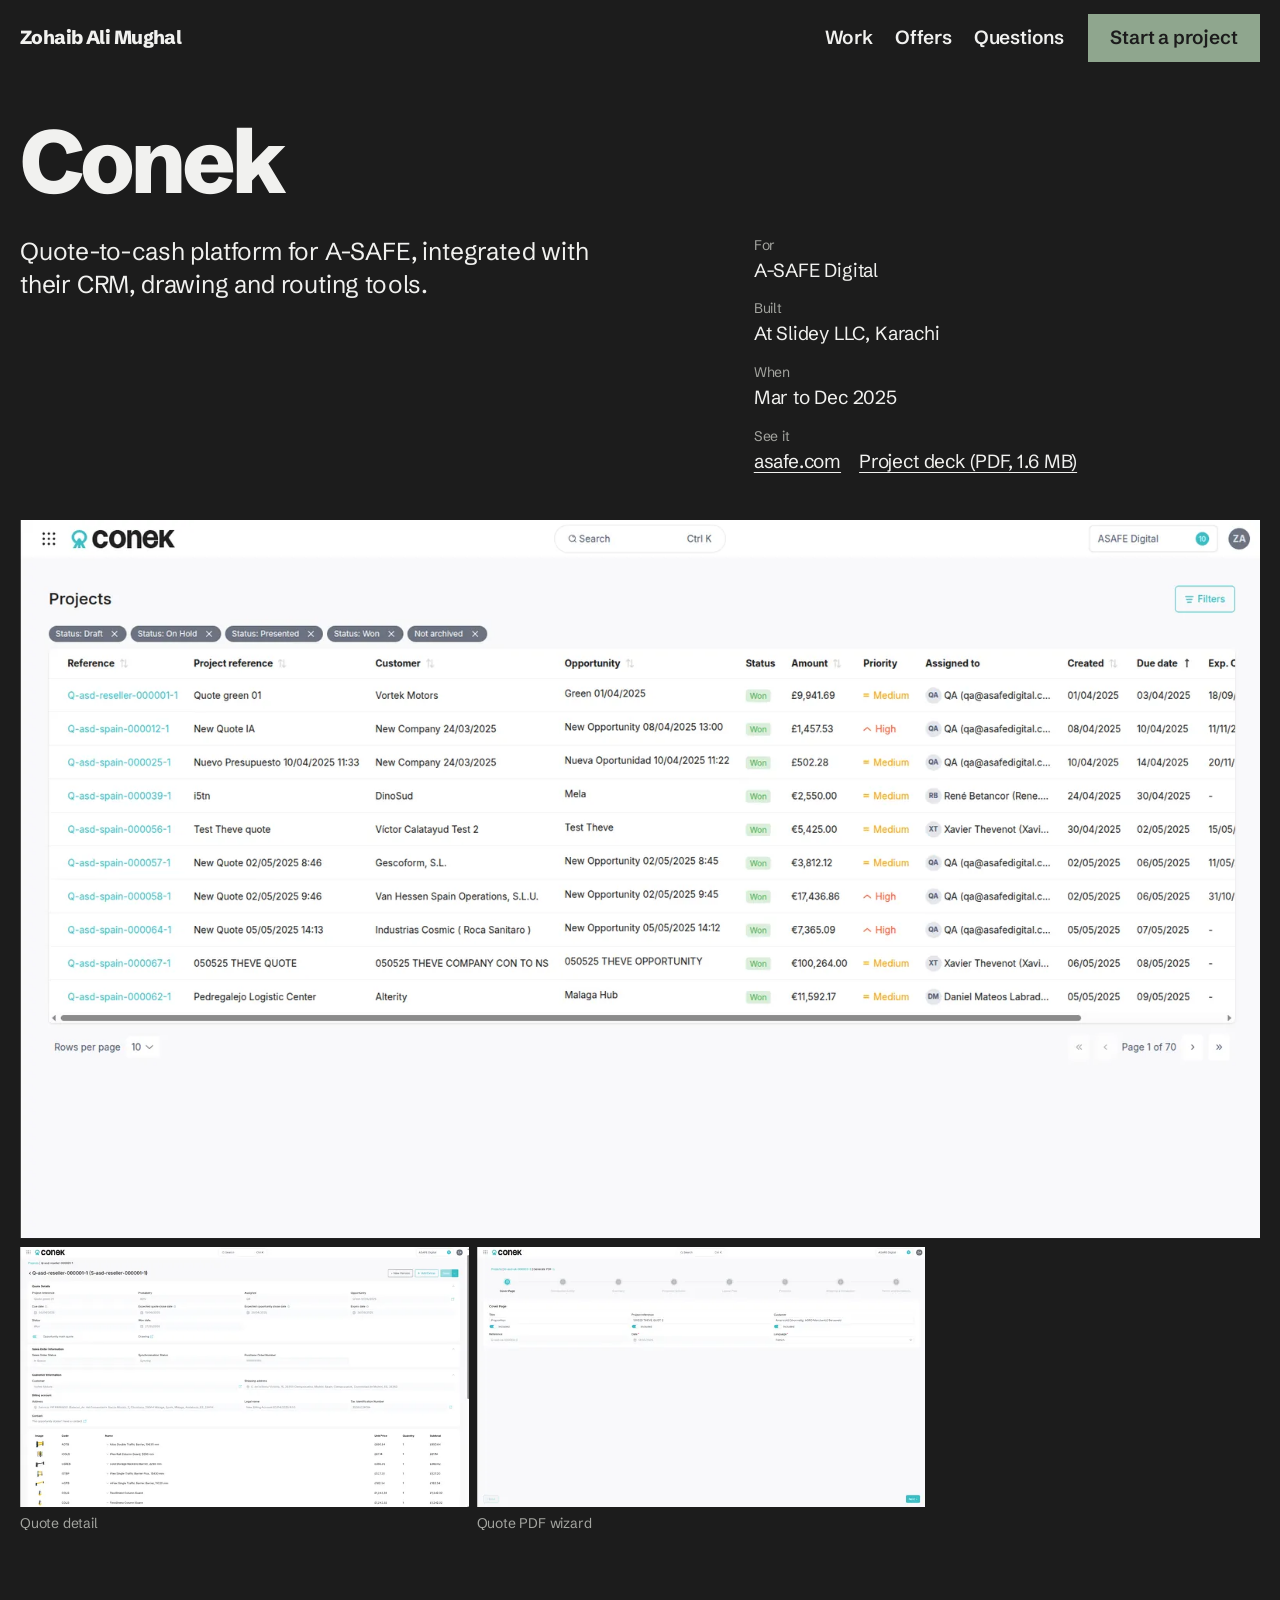
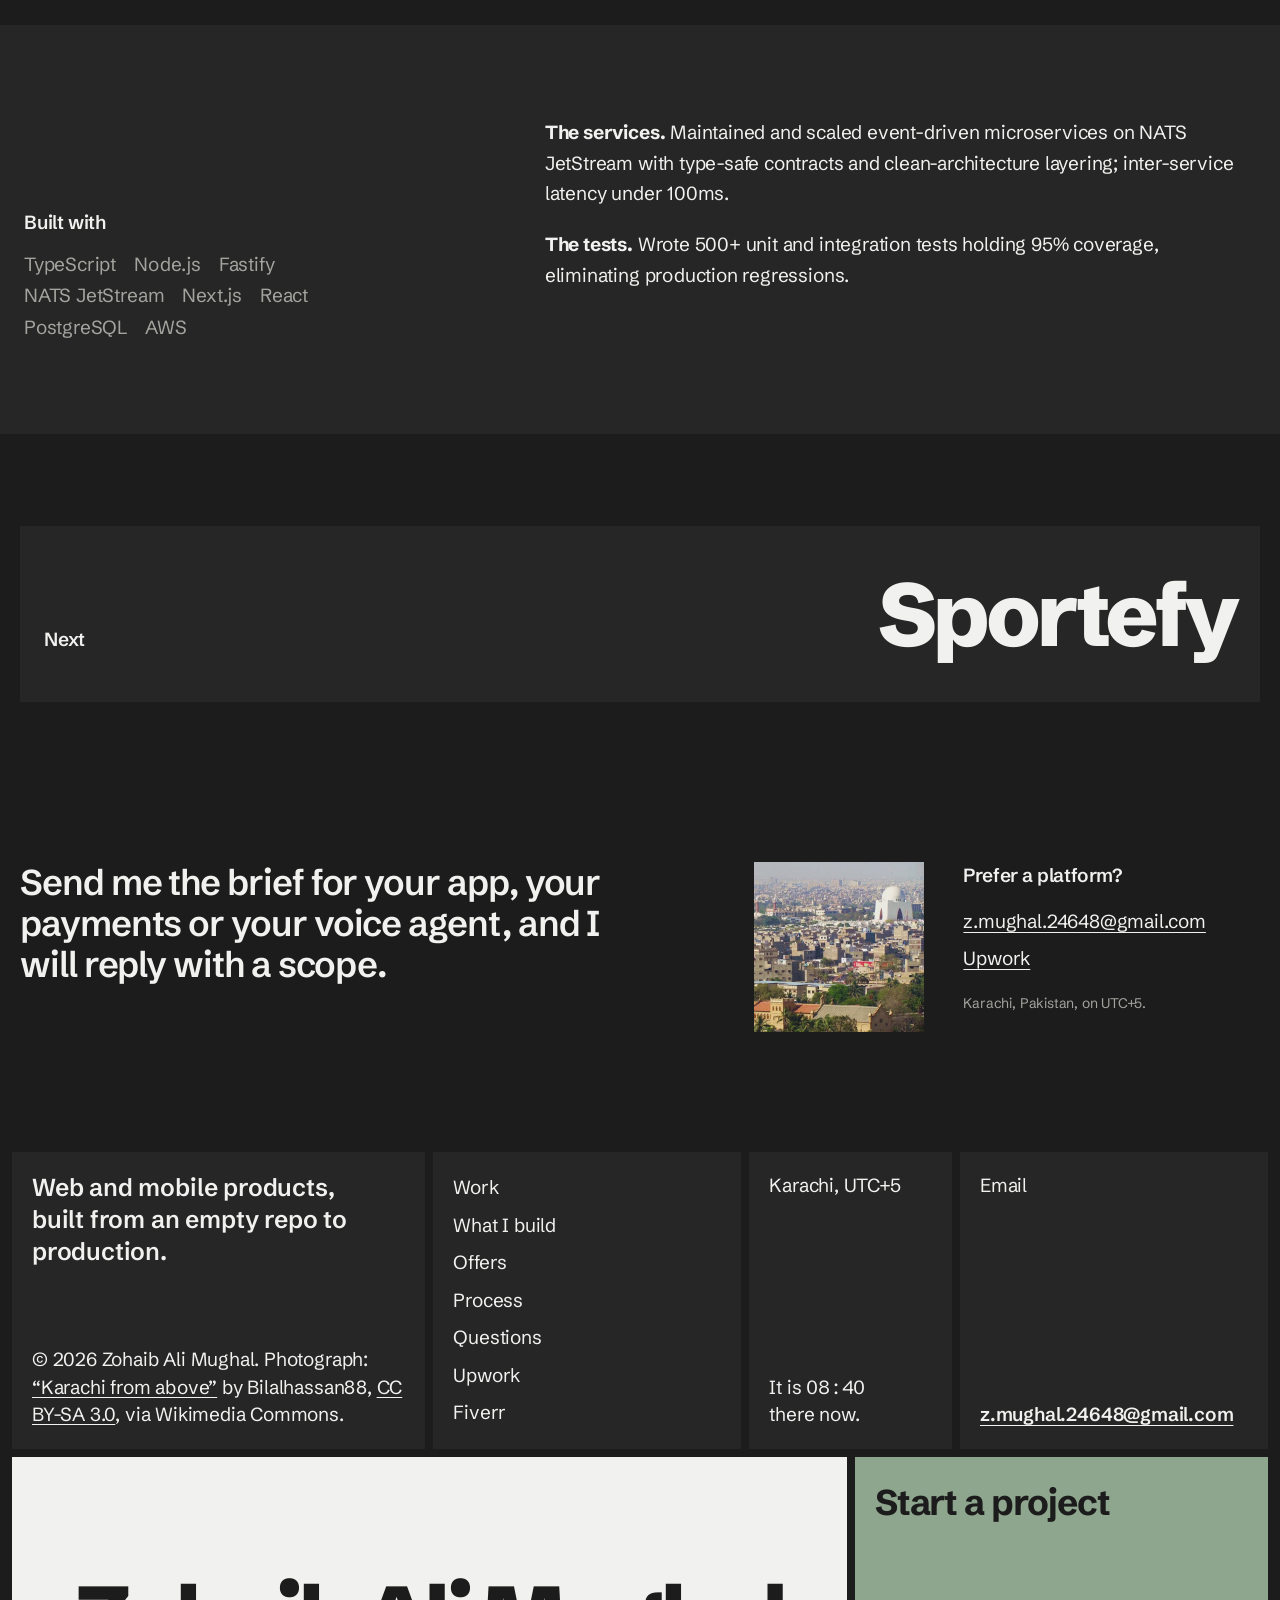
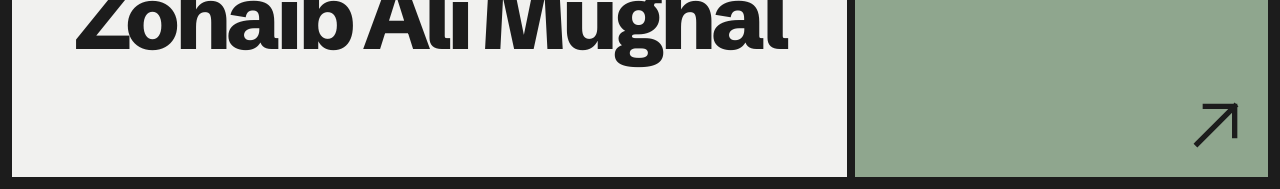
==== commit 86be8b12: "Site: greenfield redesign, a contact sheet of shipped work Every shipped screen on one sheet with a " ====
--- a/work/conek/index.html
+++ b/work/conek/index.html
@@ -1,164 +1,86 @@
-<!DOCTYPE html>
+<!doctype html>
 <html lang="en">
 <head>
 <meta charset="utf-8">
 <meta name="viewport" content="width=device-width, initial-scale=1">
-<title>Conek — Quotes &amp; Projects Tool for A-SAFE · Zohaib Ali Mughal</title>
-<meta name="description" content="Case study: Conek — an internal sales platform for A-SAFE. Quote to sales order to invoice over event-driven microservices, with sub-100ms inter-service latency and 95% test coverage.">
-<meta property="og:type" content="article">
+<title>Conek, quote to cash for a-safe by Zohaib Ali Mughal</title>
+<meta name="description" content="Quote-to-cash platform for A-SAFE, integrated with their CRM, drawing and routing tools.">
+<link rel="canonical" href="https://zohaibmughal.dev/work/conek/">
+<meta property="og:type" content="website">
+<meta property="og:title" content="Conek, quote to cash for a-safe by Zohaib Ali Mughal">
+<meta property="og:description" content="Quote-to-cash platform for A-SAFE, integrated with their CRM, drawing and routing tools.">
 <meta property="og:url" content="https://zohaibmughal.dev/work/conek/">
-<meta property="og:image" content="https://zohaibmughal.dev/assets/img/og/conek.jpg">
+<meta property="og:image" content="https://zohaibmughal.dev/assets/img/conek/projects-1600.webp">
 <meta name="twitter:card" content="summary_large_image">
-<link rel="canonical" href="https://zohaibmughal.dev/work/conek/">
-<link rel="icon" type="image/svg+xml" href="../../assets/img/favicon.svg">
-<link rel="preconnect" href="https://fonts.googleapis.com">
-<link rel="preconnect" href="https://fonts.gstatic.com" crossorigin>
-<link href="https://fonts.googleapis.com/css2?family=Space+Grotesk:wght@400;500;600;700&family=Manrope:wght@400;500;600;700;800&family=Space+Mono:wght@400;700&display=swap" rel="stylesheet">
+<meta name="theme-color" content="#1c1c1c">
+<meta name="color-scheme" content="dark">
+<link rel="icon" href="/assets/favicon.svg" type="image/svg+xml">
+<link rel="preload" href="/assets/fonts/SchibstedGrotesk-latin.woff2" as="font" type="font/woff2" crossorigin>
+<link rel="stylesheet" href="/assets/site.css">
 <script>document.documentElement.classList.add('js')</script>
-<link rel="stylesheet" href="../../assets/css/style.css">
 </head>
-<body data-accent="conek">
-
-<nav class="nav" aria-label="Main">
-  <div class="nav-inner">
-    <a class="nav-brand" href="../../">Zohaib Ali Mughal <span class="mono">/ FULL-STACK</span></a>
-    <button class="nav-toggle" aria-expanded="false" aria-controls="nav-links">MENU</button>
-    <div class="nav-links" id="nav-links">
-      <a href="../../#work">← All work</a>
-      <a href="../../assets/decks/Conek.pdf" download>Deck PDF</a>
-      <a class="nav-cta" href="../../#contact">Contact</a>
-    </div>
+<body class="project">
+<a class="skip" href="#main">Skip to content</a>
+<header class="bar wrap">
+  <a class="wordmark" href="/">Zohaib Ali Mughal</a>
+  <nav class="bar-links" aria-label="Main">
+    <a href="/#work">Work</a><a href="/#prices">Offers</a><a href="/#questions">Questions</a>
+  </nav>
+  <a class="button bar-button" href="mailto:z.mughal.24648@gmail.com?subject=Project%20enquiry&amp;body=Hi%20Zohaib%2C%0A%0AWhat%20I%20need%20built%3A%0A%0AWhen%20I%20need%20it%3A%0A%0ABudget%3A%0A">Start a project</a>
+</header>
+<main id="main">
+<section class="p-title wrap grid">
+  <h1 class="p-name" data-reveal>Conek</h1>
+  <p class="p-sum" data-reveal style="--i:1">Quote-to-cash platform for A-SAFE, integrated with their CRM, drawing and routing tools.</p>
+  <dl class="p-facts" data-reveal style="--i:2"><div><dt>For</dt><dd>A-SAFE Digital</dd></div><div><dt>Built</dt><dd>At Slidey LLC, Karachi</dd></div><div><dt>When</dt><dd>Mar to Dec 2025</dd></div><div><dt>See it</dt><dd class="see"><a class="link-plain" href="https://www.asafe.com">asafe.com</a><a class="link-plain" href="/assets/decks/Conek.pdf">Project deck (PDF, 1.6 MB)</a></dd></div></dl>
+</section>
+<section class="p-run wrap" aria-label="Screens">
+  <figure class="lead-frame"><img src="/assets/img/conek/projects-1600.webp" width="1600" height="927" alt="Conek projects table: quote references, customers, opportunities, status, amounts, priority and owner" fetchpriority="high" decoding="async"></figure>
+  <div class="cells"><figure class="cell" data-reveal style="--i:0"><img src="/assets/img/conek/quote-detail-690.webp" width="690" height="400" alt="Conek quote detail: quote, sales order and customer details above a list of barrier products with prices and quantities" loading="lazy" decoding="async"><figcaption>Quote detail</figcaption></figure><figure class="cell" data-reveal style="--i:1"><img src="/assets/img/conek/pdf-wizard-690.webp" width="690" height="400" alt="Conek quote PDF wizard: the first of eight steps, the cover page, with title, reference, customer, date and language" loading="lazy" decoding="async"><figcaption>Quote PDF wizard</figcaption></figure></div>
+</section>
+<section class="p-built wrap grid" aria-labelledby="built-h">
+  <div class="p-built-side">
+    <h2 id="built-h" data-reveal>What I built</h2>
+    <h3 class="p-stack-h" data-reveal style="--i:1">Built with</h3>
+    <ul class="p-stack" data-reveal style="--i:2"><li>TypeScript</li><li>Node.js</li><li>Fastify</li><li>NATS JetStream</li><li>Next.js</li><li>React</li><li>PostgreSQL</li><li>AWS</li></ul>
   </div>
+  <div class="p-built-text"><p data-reveal><b>The services.</b> Maintained and scaled event-driven microservices on NATS JetStream with type-safe contracts and clean-architecture layering; inter-service latency under 100ms.</p><p data-reveal><b>The tests.</b> Wrote 500+ unit and integration tests holding 95% coverage, eliminating production regressions.</p></div>
+</section>
+<nav class="p-next wrap" aria-label="Next project">
+  <a href="/work/sportefy/"><span class="p-next-k">Next</span><span class="p-next-n">Sportefy</span></a>
 </nav>
-
-<header class="cs-hero">
-  <div class="container">
-    <span class="eyebrow"><span class="accent">03 / Sales Operations</span> — Case Study</span>
-    <img width="154" height="27" class="work-logo" src="../../assets/img/conek-logo-white.svg" alt="Conek">
-    <h1>Quotes &amp; Projects Tool for A&#8209;SAFE</h1>
-    <p class="lede">An internal sales platform — quote to sales order to invoice — wired into the surrounding tool ecosystem: CRM, Drawing Tool and Route 66.</p>
-    <div class="cs-meta">
-      <div class="cs-meta-item"><span class="k">Role</span><span class="v">Software Engineer I · Slidey LLC</span></div>
-        <div class="cs-meta-item"><span class="k">Scope</span><span class="v">Event-driven microservices</span></div>
-      <div class="cs-meta-item"><span class="k">Timeline</span><span class="v">Mar 2025 — Dec 2025</span></div>
-      <div class="cs-meta-item"><span class="k">Client</span><span class="v">A-Safe Digital (internal platform)</span></div>
-      <div class="cs-meta-item"><span class="k">Shape</span><span class="v">Event-driven microservices</span></div>
-    </div>
-    <div class="cs-hero-media reveal"><img width="1560" height="1440" src="../../assets/img/conek-hero.webp" alt="Conek quotes and projects dashboards"></div>
-  </div>
-</header>
-
-<section>
-  <div class="container">
-    <div class="section-head reveal">
-      <span class="eyebrow"><span class="accent">The Brief</span></span>
-      <h2>Quote-to-cash, handled end to end.</h2>
-      <p class="lede">Own the full sales lifecycle and project invoicing across A-Safe's tool ecosystem — CRM, Drawing Tool and Route 66 — keeping services fast, decoupled and dependable.</p>
-    </div>
-    <div class="reveal" style="display:grid; gap:18px; max-width:44em">
-      <div class="feat"><span class="dot"></span><span>Sales lifecycle — quote through to sales order</span></div>
-      <div class="feat"><span class="dot"></span><span>Order items, project invoicing &amp; quote-PDF generation</span></div>
-      <div class="feat"><span class="dot"></span><span>Analytics &amp; integrations — CRM, Drawing Tool, Route 66</span></div>
-    </div>
+<section class="contact wrap grid" aria-labelledby="contact-q">
+  <p class="contact-line" data-reveal>Send me the brief for your app, your payments or your voice agent, and I will reply with a scope.</p>
+  <figure class="contact-photo" data-reveal style="--i:1"><img src="/assets/img/photo/karachi-from-above-sq340.webp" width="340" height="340" alt="Karachi from above: rooftops running to the white dome of the Mazar-e-Quaid, with a red-roofed church and its spires in the foreground" loading="lazy" decoding="async" data-drift></figure>
+  <div class="contact-links" data-reveal style="--i:2">
+    <p class="contact-q" id="contact-q">Prefer a platform?</p>
+    <a class="link-plain" href="mailto:z.mughal.24648@gmail.com">z.mughal.24648@gmail.com</a>
+    <a class="link-plain" href="https://www.upwork.com/freelancers/zohaibmughal" rel="me">Upwork</a>
+    <p class="contact-place">Karachi, Pakistan, on UTC+5.</p>
   </div>
 </section>
-
-<section style="padding-top:0">
-  <div class="container">
-    <div class="section-head reveal">
-      <span class="eyebrow"><span class="accent">Architecture &amp; Stack</span></span>
-      <h2>Event-driven services, type-safe contracts.</h2>
-    </div>
-    <div class="arch reveal" role="list" aria-label="Architecture layers">
-      <div class="layer" role="listitem"><span class="layer-label">Client</span><div class="layer-nodes">
-        <div class="lnode"><span class="t">Next.js client</span><span class="s">Sales UI</span></div>
-      </div></div>
-      <div class="layer-join" aria-hidden="true"></div>
-      <div class="layer" role="listitem"><span class="layer-label">Gateway</span><div class="layer-nodes">
-        <div class="lnode"><span class="t">Fastify API</span><span class="s">Gateway</span></div>
-      </div></div>
-      <div class="layer-join" aria-hidden="true"></div>
-      <div class="layer" role="listitem"><span class="layer-label">Events</span><div class="layer-nodes">
-        <div class="lnode hot"><span class="t">NATS JetStream</span><span class="s">Event bus</span></div>
-      </div></div>
-      <div class="layer-join" aria-hidden="true"></div>
-      <div class="layer" role="listitem"><span class="layer-label">Services</span><div class="layer-nodes">
-        <div class="lnode"><span class="t">Domain services</span><span class="s">Clean architecture</span></div>
-        <div class="lnode"><span class="t">AWS ECS</span><span class="s">Lambda · S3</span></div>
-        <div class="lnode"><span class="t">Integrations</span><span class="s">CRM · Drawing Tool · Route 66</span></div>
-      </div></div>
-    </div>
-    <div class="arch-cols reveal">
-      <div>
-        <div class="arch-col-label">Stack</div>
-        <div class="stackrow"><span class="stacklabel">Frontend</span><div class="chips"><span class="chip">Next.js</span><span class="chip">React</span></div></div>
-        <div class="stackrow"><span class="stacklabel">Backend</span><div class="chips"><span class="chip">Node.js</span><span class="chip">Fastify</span><span class="chip">TypeScript</span></div></div>
-        <div class="stackrow"><span class="stacklabel">Eventing</span><div class="chips"><span class="chip">NATS JetStream</span></div></div>
-        <div class="stackrow"><span class="stacklabel">Cloud</span><div class="chips"><span class="chip">AWS</span><span class="chip">ECS</span><span class="chip">Lambda</span><span class="chip">S3</span></div></div>
-      </div>
-      <div>
-        <div class="arch-col-label">Key Decisions</div>
-        <div class="decision"><span class="n">01</span><span>Event-driven service boundaries over NATS JetStream</span></div>
-        <div class="decision"><span class="n">02</span><span>Strict type-safe contracts between services</span></div>
-        <div class="decision"><span class="n">03</span><span>Clean-architecture layering for testable domains</span></div>
-      </div>
-    </div>
+</main>
+<footer class="tiles wrap" aria-label="Site">
+  <div class="tile t-statement">
+    <p class="t-big">Web and mobile products, built from an empty repo to production.</p>
+    <p class="t-small">© 2026 Zohaib Ali Mughal. Photograph: <a href="https://commons.wikimedia.org/w/index.php?curid=35157868">“Karachi from above”</a> by Bilalhassan88, <a href="https://creativecommons.org/licenses/by-sa/3.0/">CC BY-SA 3.0</a>, via Wikimedia Commons.</p>
   </div>
-</section>
-
-<section style="padding-top:0">
-  <div class="container">
-    <div class="section-head reveal">
-      <span class="eyebrow"><span class="accent">Walkthrough</span></span>
-      <h2>Quote to cash.</h2>
-    </div>
-    <div class="walk-group reveal">
-      <div class="walk-group-label">Sales Platform · Web</div>
-      <div class="shots">
-        <div class="shot" style="grid-column:1/-1"><div class="frame"><div class="frame-bar"><i></i><i></i><i></i></div><img width="1200" height="695" src="../../assets/img/conek/projects.webp" alt="Conek projects and quote pipeline" loading="lazy"></div><div class="shot-cap">Projects &amp; quote pipeline</div></div>
-        <div class="shot"><div class="frame"><div class="frame-bar"><i></i><i></i><i></i></div><img width="1200" height="695" src="../../assets/img/conek/quote-detail.webp" alt="Conek quote detail and line items" loading="lazy"></div><div class="shot-cap">Quote detail &amp; line items</div></div>
-        <div class="shot"><div class="frame"><div class="frame-bar"><i></i><i></i><i></i></div><img width="1200" height="695" src="../../assets/img/conek/pdf-wizard.webp" alt="Conek quote PDF builder" loading="lazy"></div><div class="shot-cap">Quote-PDF builder</div></div>
-      </div>
-    </div>
+  <nav class="tile t-nav" aria-label="Footer">
+    <a href="/#work">Work</a><a href="/#build">What I build</a><a href="/#prices">Offers</a>
+    <a href="/#process">Process</a><a href="/#questions">Questions</a>
+    <a href="https://www.upwork.com/freelancers/zohaibmughal" rel="me">Upwork</a><a href="https://www.fiverr.com/users/zohaibmughal151" rel="me">Fiverr</a>
+  </nav>
+  <div class="tile t-time">
+    <p>Karachi, UTC+5</p>
+    <p class="t-clock">It is <time id="khi-time">daytime</time> there now.</p>
   </div>
-</section>
-
-<section class="impact">
-  <div class="container impact-grid reveal">
-    <div class="metrics">
-      <div class="metric"><span class="num">&lt;100<small>ms</small></span><span class="cap">Inter-service latency</span></div>
-      <div class="metric"><span class="num">500+</span><span class="cap">Tests · 95% coverage</span></div>
-      <div class="metric"><span class="num">0</span><span class="cap">Critical prod regressions</span></div>
-    </div>
-    <p>An event-driven architecture over NATS JetStream kept services fast and decoupled — quote-to-cash flowing reliably across the A&#8209;SAFE tool ecosystem, backed by 500+ unit and integration tests at 95% coverage.</p>
+  <div class="tile t-mail">
+    <p>Email</p>
+    <a class="t-addr" href="mailto:z.mughal.24648@gmail.com">z.mughal.24648@gmail.com</a>
   </div>
-</section>
-
-<section>
-  <div class="container" style="display:grid; gap:20px">
-    <a class="next-card reveal" data-accent="sportefy" href="../sportefy/">
-      <div>
-        <div class="k">Next case study</div>
-        <h3>Sportefy — Sports Venue Booking &amp; Matchmaking</h3>
-      </div>
-      <span class="arrow">→</span>
-    </a>
-    <div class="contact-row reveal">
-      <a class="btn btn-primary" href="mailto:z.mughal.24648@gmail.com">z.mughal.24648@gmail.com</a>
-      <a class="btn btn-ghost" href="../../assets/decks/Conek.pdf" download>Download Conek deck (PDF)</a>
-    </div>
-  </div>
-</section>
-
-<footer>
-  <div class="footer-inner">
-    <span>© 2026 Zohaib Ali Mughal</span>
-    <a href="../../#work">All work</a>
-    <a href="#top" onclick="window.scrollTo({top:0,behavior:'smooth'});return false;">Back to top ↑</a>
-  </div>
+  <div class="tile t-mark" aria-hidden="true"><span>Zohaib Ali Mughal</span></div>
+  <a class="tile t-go" href="mailto:z.mughal.24648@gmail.com?subject=Project%20enquiry&amp;body=Hi%20Zohaib%2C%0A%0AWhat%20I%20need%20built%3A%0A%0AWhen%20I%20need%20it%3A%0A%0ABudget%3A%0A"><span>Start a project</span><svg class="arrow" viewBox="0 0 48 48" aria-hidden="true" focusable="false"><path d="M10 38 38 10M16 10h22v22" fill="none" stroke="currentColor" stroke-width="4" stroke-linecap="square"/></svg></a>
 </footer>
-
-<script src="../../assets/js/lenis.min.js"></script>
-<script src="../../assets/js/main.js"></script>
+<script src="/assets/site.js" defer></script>
 </body>
 </html>
--- a/assets/site.css
+++ b/assets/site.css
@@ -0,0 +1,372 @@
+/* zohaibmughal.dev: the contact sheet. Generated site; edit this file in the hub
+   (02-portfolio/freelance-site/site.css), never in the site repo.
+   Direction: The contact sheet. Type: Schibsted Grotesk. Palette: Charcoal and sage.
+   Five sizes do all the work: small, body, lead, head, display. */
+
+@font-face {
+  font-family: "Schibsted Grotesk";
+  src: url("/assets/fonts/SchibstedGrotesk-latin.woff2") format("woff2");
+  font-weight: 400 800;
+  font-display: swap;
+}
+
+:root {
+  --bg: #1c1c1c;
+  --surface: #262626;
+  --surface-2: #333331;
+  --ink: #f1f1ef;
+  --muted: #a3a49f;
+  --accent: #8fa68e;
+  --accent-hover: #a3b8a2;
+  --accent-ink: #1c1c1c;
+  --field: #c8c5ba;
+  --field-step: #bbb8ad;
+  --field-ink: #1c1c1c;
+  --field-muted: #3d3c38;
+
+  --font: "Schibsted Grotesk", ui-sans-serif, system-ui, sans-serif;
+  --step-small: clamp(0.8125rem, 0.79rem + 0.1vw, 0.875rem);
+  --step-body: clamp(1.0625rem, 1rem + 0.25vw, 1.1875rem);
+  --step-lead: clamp(1.25rem, 1.05rem + 0.6vw, 1.625rem);
+  --step-head: clamp(1.75rem, 1.2rem + 1.3vw, 2.25rem);
+  --step-display: clamp(3rem, (100vw - 84px) * 0.0745, 7rem);
+
+  --margin: clamp(1rem, 1.6vw, 1.25rem);
+  --gutter: clamp(0.75rem, 1.4vw, 1.5rem);
+  --section: clamp(6rem, 12vw, 12rem);
+  --gap: 12px;
+
+  --ease-out: cubic-bezier(0.22, 1, 0.36, 1);
+  --ease-in-out: cubic-bezier(0.76, 0, 0.24, 1);
+  --ease-soft: cubic-bezier(0.33, 1, 0.68, 1);
+  --t-press: 140ms;
+  --t-hover: 180ms;
+}
+
+/* ---------- reset ---------- */
+*, *::before, *::after { box-sizing: border-box; }
+html { -webkit-text-size-adjust: 100%; text-size-adjust: 100%; color-scheme: dark; }
+body { margin: 0; background: var(--bg); color: var(--ink); font-family: var(--font); font-size: var(--step-body); line-height: 1.45; letter-spacing: -0.01em; -webkit-font-smoothing: antialiased; -moz-osx-font-smoothing: grayscale; font-kerning: normal; }
+h1, h2, h3, p, figure, ul, ol, dl, dd { margin: 0; }
+ul { padding: 0; list-style: none; }
+img { display: block; max-width: 100%; height: auto; background: var(--surface); }
+button { font: inherit; color: inherit; background: none; border: 0; padding: 0; cursor: pointer; letter-spacing: inherit; }
+a { color: inherit; }
+h1, h2, h3 { font-weight: 600; text-wrap: balance; }
+p { max-width: 62ch; text-wrap: pretty; }
+::selection { background: var(--accent); color: var(--accent-ink); }
+:focus-visible { outline: 2px solid var(--accent); outline-offset: 3px; }
+.panel :focus-visible, .prices :focus-visible { outline-color: var(--field-ink); }
+:target { scroll-margin-top: 2rem; }
+.sr-only { position: absolute; width: 1px; height: 1px; overflow: hidden; clip-path: inset(50%); white-space: nowrap; }
+.skip { position: absolute; left: var(--margin); top: var(--margin); z-index: 20; padding: 0.75rem 1rem; background: var(--ink); color: var(--bg); text-decoration: none; clip-path: inset(50%); width: 1px; height: 1px; overflow: hidden; white-space: nowrap; }
+.skip:focus { clip-path: none; width: auto; height: auto; }
+.wrap { padding-inline: var(--margin); }
+.grid { display: grid; grid-template-columns: repeat(12, minmax(0, 1fr)); column-gap: var(--gutter); }
+b { font-weight: 700; }
+
+/* ---------- controls ---------- */
+.button { display: inline-flex; align-items: center; justify-content: center; min-height: 3rem; padding: 0 1.4rem; background: var(--accent); color: var(--accent-ink); font-weight: 600; text-decoration: none; white-space: nowrap; transition: transform var(--t-press) var(--ease-out), background-color var(--t-hover) ease, color var(--t-hover) ease; }
+.button:active { transform: scale(0.97); }
+.button-dark { background: var(--field-ink); color: var(--ink); }
+.link-plain { text-decoration: underline; text-decoration-thickness: 0.07em; text-underline-offset: 0.2em; transition: text-decoration-color var(--t-hover) ease, color var(--t-hover) ease; overflow-wrap: anywhere; }
+@media (hover: hover) and (pointer: fine) {
+  .button:hover { background: var(--accent-hover); }
+  .button-dark:hover { background: #3a3a37; }
+  .link-plain:hover { text-decoration-color: var(--accent); }
+}
+
+@media (forced-colors: active) {
+  .button, .chip, .tile, .p-next a { border: 1px solid ButtonText; }
+  .chip[aria-pressed="true"] { outline: 2px solid Highlight; }
+}
+
+/* ---------- hero: the sheet with a text cell ---------- */
+.hero { position: relative; height: 100svh; min-height: 720px; overflow: hidden; --top-h: 30svh; --panel-h: 400px; }
+.sheet { display: grid; grid-template-columns: repeat(6, minmax(0, 1fr)); gap: var(--gap); padding-inline: var(--gap); height: 100%; }
+.col { display: flex; flex-direction: column; gap: var(--gap); min-width: 0; }
+.c1, .c6 { transform: translateY(var(--off, 0px)); }
+.mid { grid-column: 2 / span 4; display: grid; grid-template-columns: repeat(4, minmax(0, 1fr)); grid-template-rows: var(--top-h) var(--panel-h) minmax(0, 1fr); gap: var(--gap); min-height: 0; }
+.mid .top { grid-row: 1; justify-content: flex-end; overflow: hidden; min-height: 0; }
+.mid .spacer { grid-row: 2; grid-column: 1 / -1; }
+.mid .bottom { grid-row: 3; overflow: hidden; min-height: 0; }
+.frame { margin: 0; background: var(--surface); }
+.frame img { width: 100%; transition: filter 200ms ease; }
+.strip { display: block; height: 32px; padding: 0.42em 9px 0; line-height: 1.1; font-weight: 600; letter-spacing: -0.02em; white-space: nowrap; overflow: hidden; text-overflow: ellipsis; transition: background-color 200ms ease, color 200ms ease; }
+.s1 { background: var(--surface); color: var(--ink); }
+.s2 { background: var(--surface-2); color: var(--ink); }
+.s3 { background: var(--field); color: var(--field-ink); }
+.s4 { background: var(--ink); color: var(--bg); }
+
+.panel { position: absolute; z-index: 1; top: calc(var(--top-h) + var(--gap)); left: calc(var(--gap) * 2 + (100% - var(--gap) * 7) / 6); width: calc((100% - var(--gap) * 7) / 6 * 4 + var(--gap) * 3); height: var(--panel-h);
+  display: grid; grid-template-columns: minmax(0, 1fr) minmax(0, 1fr); grid-template-rows: auto auto 1fr; column-gap: 32px; row-gap: 18px; padding: 28px; background: var(--field); color: var(--field-ink); }
+.panel-mark { grid-column: 1 / -1; grid-row: 3; align-self: end; font-size: var(--step-display); font-weight: 800; letter-spacing: -0.05em; line-height: 0.82; white-space: nowrap; margin-bottom: -0.04em; }
+.panel-say { grid-column: 1; grid-row: 1; display: flex; flex-direction: column; gap: 12px; }
+.panel-line { font-size: var(--step-lead); line-height: 1.3; font-weight: 500; max-width: 26ch; }
+.scoper-out { line-height: 1.4; min-height: 2.8em; max-width: 40ch; }
+.scoper-out strong { font-weight: 700; }
+.scoper { grid-column: 2; grid-row: 1; }
+.scoper-q { font-weight: 600; }
+.chips { display: flex; flex-wrap: wrap; gap: 6px; margin-top: 10px; }
+.chip { display: inline-flex; align-items: center; min-height: 2.75rem; padding: 0 0.9rem; background: var(--field-step); color: var(--field-ink); font-weight: 600; text-decoration: none; transition: background-color var(--t-hover) ease, color var(--t-hover) ease, transform var(--t-press) var(--ease-out); }
+.chip:active { transform: scale(0.96); }
+.chip[aria-pressed="true"] { background: var(--field-ink); color: var(--accent); }
+@media (hover: hover) and (pointer: fine) { .chip:hover { background: #aeab9f; } .chip[aria-pressed="true"]:hover { background: #2e2e2c; } }
+.panel .button { grid-column: 1; grid-row: 2; justify-self: start; background: var(--field-ink); color: var(--ink); }
+@media (hover: hover) and (pointer: fine) { .panel .button:hover { background: #3a3a37; } }
+.panel-links { grid-column: 2; grid-row: 2; align-self: center; display: flex; gap: 20px; }
+.panel-links a { font-weight: 600; text-decoration: underline; text-underline-offset: 0.2em; text-decoration-thickness: 0.07em; }
+@media (max-width: 1279px) and (min-width: 1025px) { .hero { --panel-h: 470px; } }
+@media (max-width: 1024px) { .panel-mark { order: -1; margin-bottom: 4px; align-self: flex-start; line-height: 0.95; } }
+
+/* the scoper lights the runs that prove the choice */
+.sheet[data-need] .frame:not(.on) img { filter: grayscale(1) brightness(0.32); }
+.sheet[data-need] .frame:not(.on) .strip { background: var(--surface); color: var(--muted); }
+.frame.out, .strip.out { visibility: hidden; }
+
+/* ---------- work: the ledger with its preview ---------- */
+.work { padding-block: calc(var(--section) * 0.75); padding-inline: max(var(--margin), 24px); background: var(--surface); }
+.ledger { position: relative; margin-left: 8vw; width: min(720px, 48vw); }
+.ledger h2 { font-size: var(--step-head); letter-spacing: -0.03em; margin-bottom: 36px; }
+.ledger-list a { display: grid; grid-template-columns: 40% minmax(0, 1fr) auto; column-gap: 16px; align-items: baseline; min-height: 64px; padding-block: 12px; text-decoration: none; color: var(--ink); transition: color var(--t-hover) ease; }
+.l-name { font-size: var(--step-lead); font-weight: 600; letter-spacing: -0.02em; }
+.l-kind { color: var(--muted); }
+.l-year { font-size: var(--step-lead); font-variant-numeric: tabular-nums; }
+.row-img { display: none; }
+@media (hover: hover) and (pointer: fine) {
+  .ledger-list:hover a, .ledger-list:focus-within a { color: var(--muted); }
+  .ledger-list a:hover, .ledger-list a:focus-visible { color: var(--ink); }
+}
+.ledger-preview { position: absolute; left: calc(100% + 48px); top: 4px; translate: 0 var(--py, 0px); width: min(500px, 32vw); aspect-ratio: 4 / 3; margin: 0; opacity: 0; pointer-events: none; transition: opacity 700ms var(--ease-out), transform 900ms var(--ease-out), translate 200ms var(--ease-out); background: var(--bg); overflow: hidden; }
+.ledger-preview img { width: 100%; height: 100%; object-fit: cover; object-position: top left; }
+.ledger-preview.on { opacity: 1; }
+
+/* ---------- what I build: one-size name columns ---------- */
+.build { padding-block: calc(var(--section) * 0.8); }
+.build h2 { grid-column: 1 / span 4; font-size: var(--step-head); letter-spacing: -0.03em; margin-bottom: 72px; }
+.fgroup { grid-row: 2; }
+.g1 { grid-column: 1 / span 3; } .g2 { grid-column: 4 / span 3; } .g3 { grid-column: 7 / span 3; }
+.fgroup h3 { font-size: var(--step-body); font-weight: 600; margin-bottom: 1.3em; }
+.fnames li { font-size: var(--step-lead); letter-spacing: -0.02em; line-height: 1.35; padding-block: 4px; transition: color var(--t-hover) ease; }
+@media (hover: hover) and (pointer: fine) { .fnames li:hover { color: var(--accent); } }
+.fsum { display: none; }
+.fdesc { grid-column: 10 / span 3; grid-row: 2; align-self: start; min-height: 4em; padding-top: 2.6em; font-size: var(--step-lead); line-height: 1.3; letter-spacing: -0.015em; color: var(--accent); transition: opacity 150ms ease; }
+.fdesc:empty { opacity: 0; }
+
+/* ---------- prices: the large table on concrete ---------- */
+.prices { background: var(--field); color: var(--field-ink); padding-block: calc(var(--section) * 0.7); padding-inline: max(0px, 24px - var(--margin)); }
+.ptable { width: 100%; border-collapse: collapse; table-layout: fixed; font-size: var(--step-lead); line-height: 1.3; }
+.ptable th, .ptable td { text-align: left; vertical-align: top; padding: 20px 16px; font-weight: 400; transition: background-color 260ms ease; }
+.ptable thead td, .ptable thead th { padding-bottom: 28px; vertical-align: bottom; }
+.ptable-h { width: 26%; }
+.ptable h2 { font-size: var(--step-head); letter-spacing: -0.03em; }
+.plan { display: block; font-size: var(--step-head); font-weight: 800; letter-spacing: -0.04em; line-height: 1.05; white-space: nowrap; }
+.price { display: block; font-size: var(--step-head); letter-spacing: -0.03em; line-height: 1.05; font-variant-numeric: tabular-nums; white-space: nowrap; }
+.ptable tbody th { color: var(--field-muted); }
+.ptable tbody tr:nth-child(odd) { background: var(--field-step); }
+.row-actions td { padding-top: 28px; }
+.ptable .pick { background: var(--accent) !important; }
+.pblocks { display: none; }
+
+/* ---------- process: the run-in column ---------- */
+.process { padding-block: var(--section) calc(var(--section) * 0.75); }
+.runin { margin-left: 30vw; max-width: 640px; }
+.runin h2 { font-size: var(--step-head); letter-spacing: -0.03em; margin-bottom: 48px; }
+.step p { line-height: 1.6; max-width: 62ch; }
+.step b { font-weight: 700; }
+.step + .step { margin-top: 72px; }
+.evidence { margin-top: 24px; overflow: hidden; }
+.evidence img { width: 100%; }
+.evidence figcaption { font-size: var(--step-small); color: var(--muted); margin-top: 10px; }
+.frames3 { display: flex; gap: 8px; }
+.frames3 img { height: 320px; width: auto; }
+
+/* ---------- questions: index on the left, one answer on the right ---------- */
+.faq { padding-block: calc(var(--section) * 0.75); padding-inline: max(var(--margin), 24px); align-items: start; background: var(--surface); }
+.faq .dot { background: var(--muted); }
+.faq-list { grid-column: 1 / span 5; }
+.faq-h { font-size: var(--step-body); font-weight: 400; color: var(--muted); margin-bottom: 18px; }
+.faq-list li + li { margin-top: 4px; }
+.q { display: flex; align-items: baseline; gap: 14px; width: 100%; min-height: 44px; padding-block: 8px; text-align: left; color: var(--ink); transition: color var(--t-hover) ease; }
+.q[aria-expanded="true"] { font-weight: 600; }
+@media (hover: hover) and (pointer: fine) { .q:hover { color: var(--accent); } }
+.dot { flex: none; width: 8px; height: 8px; border-radius: 50%; background: var(--muted); transform: translateY(-2px); transition: background-color var(--t-hover) ease; }
+.q[aria-expanded="true"] .dot { background: var(--accent); }
+.a p { padding: 2px 0 14px 22px; }
+.faq-pane { display: none; }
+.js .faq-pane { display: block; grid-column: 7 / span 6; position: sticky; top: 120px; }
+.faq-pane p { font-size: var(--step-lead); line-height: 1.3; letter-spacing: -0.015em; max-width: 34ch; transition: opacity 150ms ease; }
+.faq-pane p.fade { opacity: 0; }
+.js .faq .a { position: absolute; width: 1px; height: 1px; overflow: hidden; clip-path: inset(50%); white-space: nowrap; }
+
+/* ---------- contact band ---------- */
+.contact { padding-block: 160px 120px; align-items: start; }
+.contact-line { grid-column: 1 / span 6; font-size: var(--step-head); line-height: 1.15; font-weight: 600; letter-spacing: -0.03em; max-width: none; }
+.contact-photo { grid-column: 8 / span 2; width: 100%; max-width: 170px; aspect-ratio: 1; overflow: hidden; background: var(--surface); }
+.contact-photo img { width: 100%; height: 100%; object-fit: cover; filter: brightness(0.9) contrast(1.05); }
+.contact-links { grid-column: 10 / span 3; display: flex; flex-direction: column; align-items: flex-start; gap: 10px; min-width: 0; }
+.contact-q { font-weight: 600; margin-bottom: 8px; }
+.contact-place { font-size: var(--step-small); color: var(--muted); margin-top: 10px; }
+
+/* ---------- footer: a board of tiles ---------- */
+.tiles { display: grid; grid-template-columns: repeat(12, minmax(0, 1fr)); gap: 8px; padding-bottom: 12px; padding-inline: 12px; }
+.tile { background: var(--surface); padding: 20px; min-height: 220px; display: flex; flex-direction: column; justify-content: space-between; gap: 16px; min-width: 0; }
+.t-statement { grid-column: 1 / span 4; }
+.t-big { font-size: var(--step-lead); line-height: 1.3; font-weight: 600; max-width: 24ch; }
+.t-small { line-height: 1.45; }
+.t-small a { text-underline-offset: 0.15em; }
+.t-nav { grid-column: 5 / span 3; justify-content: flex-start; gap: 6px; }
+.t-nav a { text-decoration: none; padding-block: 2px; width: fit-content; transition: color var(--t-hover) ease; }
+@media (hover: hover) and (pointer: fine) { .t-nav a:hover { color: var(--accent); } }
+.t-time { grid-column: 8 / span 2; }
+.t-mail { grid-column: 10 / span 3; }
+.t-addr { font-weight: 600; text-underline-offset: 0.2em; overflow-wrap: anywhere; }
+.t-mark { grid-column: 1 / span 8; min-height: 320px; background: var(--ink); color: var(--bg); justify-content: center; align-items: center; overflow: hidden; }
+.t-mark span { font-size: var(--step-display); font-weight: 800; letter-spacing: -0.055em; line-height: 0.9; white-space: nowrap; }
+.t-go { grid-column: 9 / span 4; min-height: 320px; background: var(--accent); color: var(--accent-ink); text-decoration: none; font-size: var(--step-head); font-weight: 700; letter-spacing: -0.03em; transition: background-color var(--t-hover) ease; }
+.t-go .arrow { align-self: flex-end; width: 64px; height: 64px; transition: transform 200ms var(--ease-out); }
+@media (hover: hover) and (pointer: fine) { .t-go:hover { background: var(--accent-hover); } .t-go:hover .arrow { transform: translate(6px, -6px); } }
+.t-go:active .arrow { transform: translate(3px, -3px) scale(0.96); }
+
+#khi-time { font-variant-numeric: tabular-nums; }
+
+/* ---------- project pages ---------- */
+.bar { display: flex; align-items: center; gap: 24px; min-height: 76px; }
+.wordmark { font-size: var(--step-body); font-weight: 800; letter-spacing: -0.03em; text-decoration: none; }
+.bar-links { margin-left: auto; display: flex; gap: 22px; }
+.bar-links a { font-weight: 600; text-decoration: none; transition: color var(--t-hover) ease; }
+@media (hover: hover) and (pointer: fine) { .bar-links a:hover { color: var(--accent); } }
+.p-title { padding-block: 5vh 5vh; row-gap: 28px; align-items: start; }
+.p-name { grid-column: 1 / -1; font-size: var(--step-display); font-weight: 800; letter-spacing: -0.05em; line-height: 0.9; padding-bottom: 0.06em; }
+.p-sum { grid-column: 1 / span 6; font-size: var(--step-lead); line-height: 1.35; max-width: 38ch; }
+.p-facts { grid-column: 8 / span 5; display: grid; gap: 14px; }
+.p-facts dt { font-size: var(--step-small); color: var(--muted); }
+.p-facts dd { margin: 2px 0 0; }
+.p-facts .see { display: flex; flex-wrap: wrap; gap: 6px 18px; }
+.lead-frame { margin: 0; background: var(--surface); overflow: hidden; }
+.lead-frame img { width: 100%; }
+.cells { display: flex; flex-wrap: wrap; gap: 8px; margin-top: 8px; }
+.cell { margin: 0; }
+.cell img { height: 260px; width: auto; }
+.cell figcaption { font-size: var(--step-small); color: var(--muted); margin-top: 6px; }
+.p-built { margin-top: calc(var(--section) * 0.6); padding-block: calc(var(--section) * 0.6); padding-inline: max(var(--margin), 24px); background: var(--surface); row-gap: 40px; }
+.p-built-side { grid-column: 1 / span 4; }
+.p-built-side h2 { font-size: var(--step-head); letter-spacing: -0.03em; }
+.p-built-text { grid-column: 6 / span 7; }
+.p-built-text p { line-height: 1.6; max-width: 62ch; }
+.p-built-text p + p { margin-top: 1.1em; }
+.p-stack-h { font-size: var(--step-body); font-weight: 600; margin-top: 40px; margin-bottom: 14px; }
+.p-stack { display: flex; flex-wrap: wrap; gap: 4px 18px; color: var(--muted); }
+.p-next { padding-block: calc(var(--section) * 0.6) 0; }
+.p-next a { display: flex; align-items: baseline; justify-content: space-between; gap: 24px; text-decoration: none; padding: 48px 24px; background: var(--surface); transition: background-color var(--t-hover) ease; }
+@media (hover: hover) and (pointer: fine) { .p-next a:hover { background: var(--surface-2); } }
+.p-next-k { font-weight: 600; }
+.p-next-n { font-size: var(--step-display); font-weight: 800; letter-spacing: -0.05em; line-height: 0.9; }
+.nf { padding-block: 20vh; }
+.nf h1 { font-size: var(--step-display); font-weight: 800; letter-spacing: -0.05em; line-height: 0.9; margin-bottom: 32px; }
+
+/* ---------- tablet and phone: their own compositions ---------- */
+@media (max-width: 1024px) {
+  .hero { height: auto; min-height: 0; overflow: visible; }
+  .panel { position: static; width: auto; height: auto; margin: 8px; display: flex; flex-direction: column; gap: 16px; padding: 22px; }
+  .panel-mark { white-space: normal; }
+  .panel .button { align-self: stretch; }
+  .sheet { display: block; columns: 3; column-gap: 8px; padding: 0 8px; height: auto; }
+  .col, .mid { display: contents; }
+  .spacer { display: none; }
+  .frame { break-inside: avoid; margin-bottom: 8px; }
+  .frame.m-hide { display: none; }
+  .ledger { margin-left: 0; width: 100%; max-width: 720px; }
+  .ledger-preview { display: none; }
+  .ledger-list li:nth-child(-n+3) .row-img { display: block; grid-column: 1 / -1; width: 100%; aspect-ratio: 16 / 10; object-fit: cover; object-position: top left; margin-bottom: 12px; }
+  .build h2 { margin-bottom: 48px; }
+  .g1 { grid-column: 1 / span 4; } .g2 { grid-column: 5 / span 4; } .g3 { grid-column: 9 / span 4; }
+  .fsum { display: block; color: var(--ink); margin-top: 14px; }
+  .fdesc { display: none; }
+  .ptable { display: none; }
+  .pblocks { display: grid; grid-template-columns: 1fr 1fr; gap: 12px; }
+  .pblocks-h { grid-column: 1 / -1; font-size: var(--step-head); margin-bottom: 16px; }
+  .pblock { padding: 24px 20px; background: var(--field-step); display: flex; flex-direction: column; }
+  .pblock.pick { background: var(--accent); }
+  .pblock-name { font-size: var(--step-head); font-weight: 800; letter-spacing: -0.04em; line-height: 1.05; }
+  .pblock-price { font-size: var(--step-head); letter-spacing: -0.03em; line-height: 1.05; margin-bottom: 14px; }
+  .pblock dt { color: var(--field-muted); margin-top: 12px; }
+  .pblock dd { margin: 2px 0 0; }
+  .pblock .button { width: 100%; margin-top: auto; }
+  .pblock dl { margin-bottom: 22px; }
+  .runin { margin-left: 0; }
+  .js .faq-pane { display: none; }
+  .faq-list { grid-column: 1 / -1; }
+  .js .faq .a { position: static; width: auto; height: auto; overflow: visible; clip-path: none; white-space: normal; }
+  .js .faq .a[hidden] { display: none; }
+  .contact { row-gap: 28px; }
+  .contact-line { grid-column: 1 / -1; }
+  .contact-photo { grid-column: 1 / span 3; }
+  .contact-links { grid-column: 5 / -1; }
+  .tiles { grid-template-columns: repeat(6, minmax(0, 1fr)); }
+  .t-mark { grid-column: 1 / -1; order: -2; }
+  .t-go { grid-column: 1 / -1; order: -1; min-height: 180px; }
+  .t-statement, .t-nav, .t-time, .t-mail { grid-column: span 3; }
+  .p-sum, .p-facts { grid-column: 1 / -1; }
+  .p-built-side, .p-built-text { grid-column: 1 / -1; }
+}
+@media (max-width: 760px) {
+  .sheet { columns: 2; }
+  .ledger-list a { grid-template-columns: minmax(0, 1fr) auto; min-height: 52px; row-gap: 2px; }
+  .l-kind { grid-column: 1 / -1; grid-row: 3; }
+  .ledger-list li + li { margin-top: 8px; }
+  .build { padding-block: 96px; }
+  .fgroup { grid-row: auto; grid-column: 1 / -1 !important; }
+  .fgroup + .fgroup { margin-top: 40px; }
+  .fnames li { line-height: 1.4; }
+  .pblocks { grid-template-columns: 1fr; }
+  .step + .step { margin-top: 56px; }
+  .frames3 { overflow-x: auto; }
+  .frames3 img { height: 200px; }
+  .contact { padding-block: 96px; }
+  .contact-line { font-size: var(--step-lead); line-height: 1.3; }
+  .contact-photo { grid-column: 1 / span 4; max-width: 96px; }
+  .contact-links { grid-column: 5 / -1; }
+  .tiles { grid-template-columns: 1fr 1fr; gap: 6px; padding-inline: 8px; }
+  .tile { min-height: 0; }
+  .t-mark { min-height: 160px; }
+  .t-mark span { white-space: normal; text-align: center; line-height: 0.95; }
+  .t-go { min-height: 160px; }
+  .t-statement, .t-nav, .t-time, .t-mail { grid-column: span 1; }
+  .bar { flex-wrap: wrap; gap: 8px 16px; padding-block: 12px; }
+  .bar-links { order: 3; width: 100%; margin-left: 0; }
+  .bar-button { margin-left: auto; min-height: 2.75rem; padding: 0 1rem; }
+  .cell img { height: 150px; }
+  .p-next a { padding: 32px 20px; flex-direction: column; }
+}
+@media (max-width: 420px) {
+  .t-statement, .t-nav, .t-time, .t-mail { grid-column: 1 / -1; }
+}
+
+/* ---------- motion (content stays visible without script and under reduced motion) ---------- */
+@media (prefers-reduced-motion: no-preference) {
+  .js .sheet .col { clip-path: inset(0 0 100% 0); animation: shutter 1100ms var(--ease-in-out) forwards; animation-delay: calc(var(--c, 0) * 80ms + 120ms); }
+  .js .sheet .col img { transform: scale(1.12); animation: settle 1500ms var(--ease-soft) forwards; animation-delay: calc(var(--c, 0) * 80ms + 120ms); }
+  .js .panel > * { opacity: 0; transform: translateY(18px); animation: rise 800ms var(--ease-out) forwards; animation-delay: calc(var(--i, 0) * 70ms + 520ms); }
+  .js [data-reveal] { opacity: 0; transform: translateY(24px); transition: opacity 700ms var(--ease-out), transform 900ms var(--ease-out); transition-delay: calc(var(--i, 0) * 80ms); }
+  .js [data-reveal].is-in { opacity: 1; transform: none; }
+  .js .ledger-preview[data-reveal].is-in:not(.on) { opacity: 0; }
+  .js .shutter[data-reveal] { opacity: 1; transform: none; clip-path: inset(0 0 100% 0); transition: clip-path 1100ms var(--ease-in-out); }
+  .js .shutter[data-reveal] img { transform: scale(1.12); transition: transform 1500ms var(--ease-soft); }
+  .js .shutter[data-reveal].is-in { clip-path: inset(0); }
+  .js .shutter[data-reveal].is-in img { transform: none; }
+  .js .lead-frame { clip-path: inset(0 0 100% 0); animation: shutter 1100ms var(--ease-in-out) 200ms forwards; }
+  .js .lead-frame img { transform: scale(1.12); animation: settle 1500ms var(--ease-soft) 200ms forwards; }
+  @supports (animation-timeline: view()) {
+    [data-drift] { animation: drift linear both; animation-timeline: view(); }
+  }
+}
+@media (prefers-reduced-motion: no-preference) and (max-width: 1024px) {
+  .js .sheet .col { clip-path: none; animation: none; }
+  .js .sheet .col img { transform: none; animation: none; }
+  .js .frame { opacity: 0; transform: translateY(16px); animation: rise 700ms var(--ease-out) forwards; animation-delay: calc(var(--f, 0) * 60ms + 200ms); }
+}
+@keyframes shutter { to { clip-path: inset(0); } }
+@keyframes settle { to { transform: none; } }
+@keyframes rise { to { opacity: 1; transform: none; } }
+@keyframes drift { from { transform: scale(1.16) translateY(3%); } to { transform: scale(1.02) translateY(-3%); } }
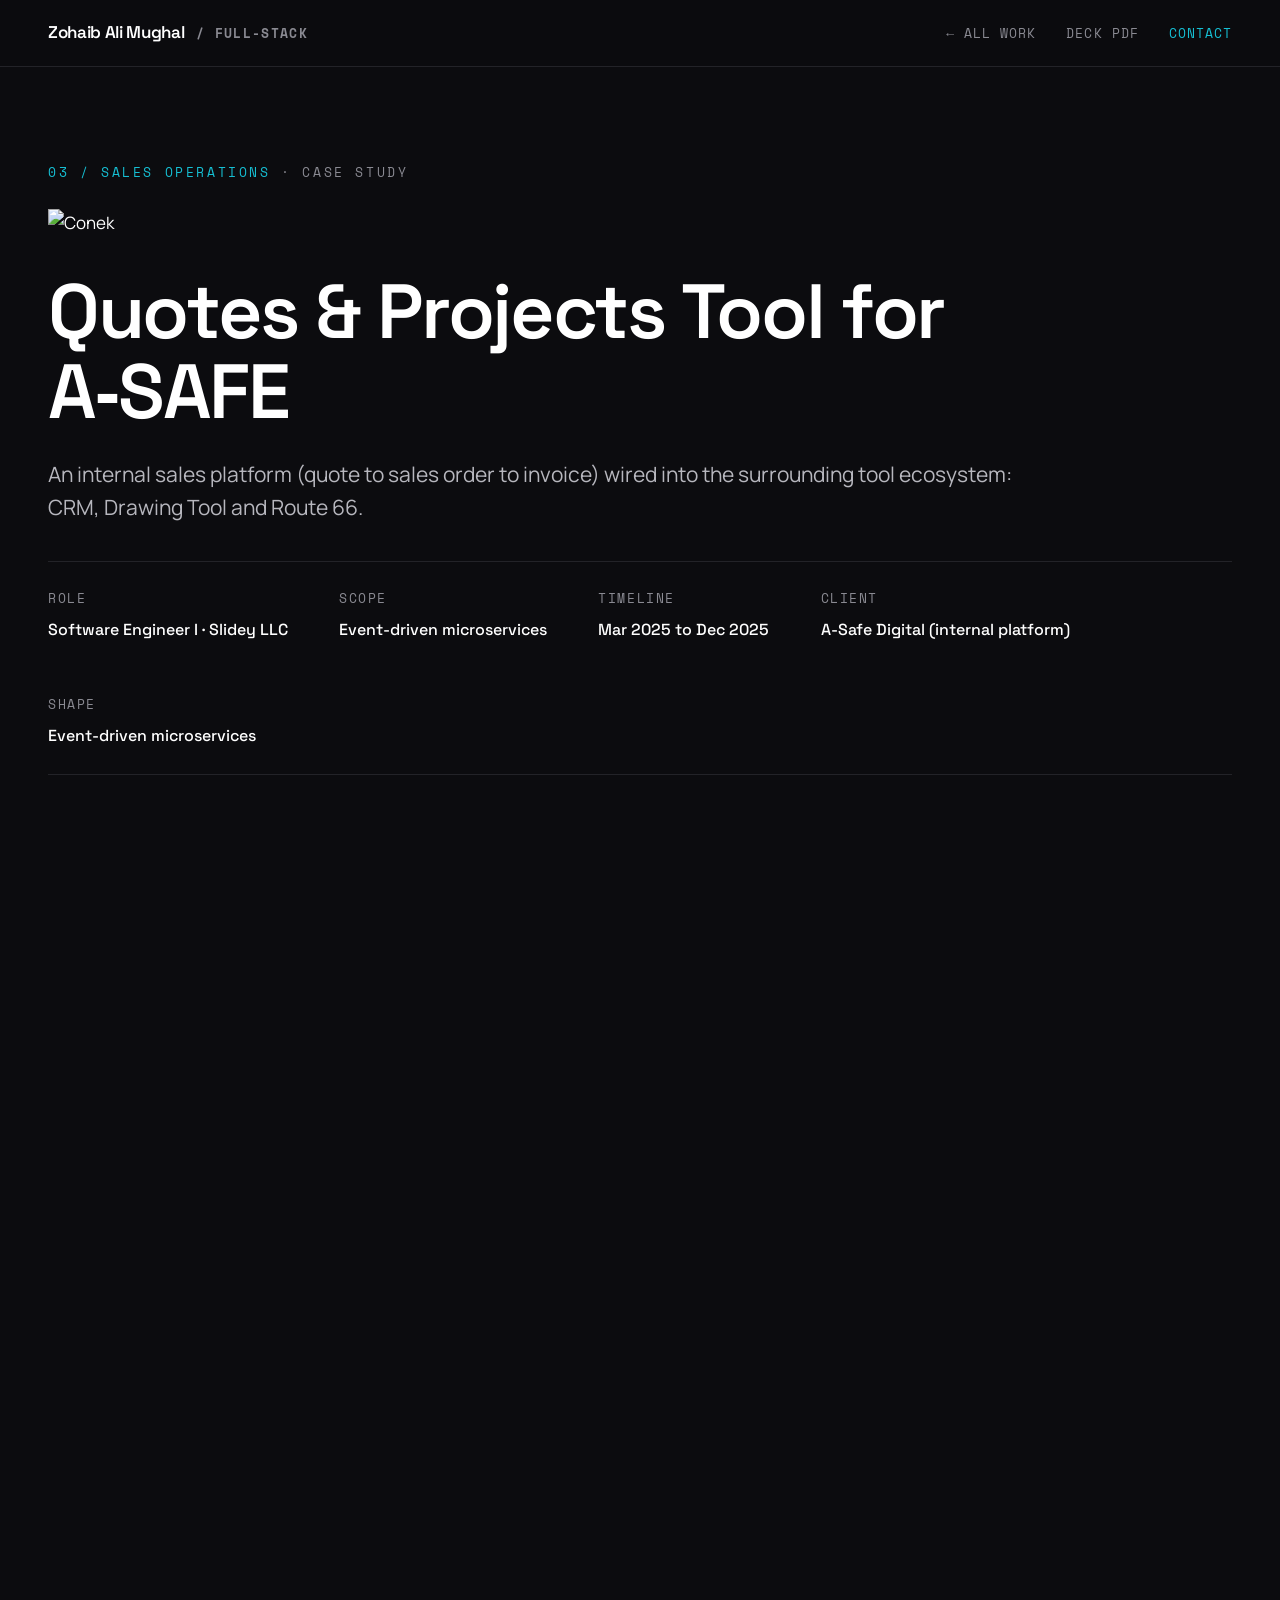
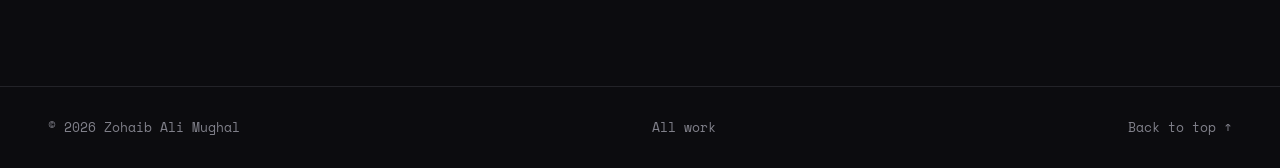
==== commit 7d08b768: "Site: wider layout, readable text, self-hosted fonts, no em dashes Content width 1160 to 1360px; the" ====
--- a/work/conek/index.html
+++ b/work/conek/index.html
@@ -1,86 +1,161 @@
-<!doctype html>
+<!DOCTYPE html>
 <html lang="en">
 <head>
 <meta charset="utf-8">
 <meta name="viewport" content="width=device-width, initial-scale=1">
-<title>Conek, quote to cash for a-safe by Zohaib Ali Mughal</title>
-<meta name="description" content="Quote-to-cash platform for A-SAFE, integrated with their CRM, drawing and routing tools.">
+<title>Conek: Quotes &amp; Projects Tool for A-SAFE · Zohaib Ali Mughal</title>
+<meta name="description" content="Case study: Conek, an internal sales platform for A-SAFE. Quote to sales order to invoice over event-driven microservices, with sub-100ms inter-service latency and 95% test coverage.">
+<meta property="og:type" content="article">
+<meta property="og:url" content="https://zohaibmughal.dev/work/conek/">
+<meta property="og:image" content="https://zohaibmughal.dev/assets/img/og/conek.jpg">
+<meta name="twitter:card" content="summary_large_image">
 <link rel="canonical" href="https://zohaibmughal.dev/work/conek/">
-<meta property="og:type" content="website">
-<meta property="og:title" content="Conek, quote to cash for a-safe by Zohaib Ali Mughal">
-<meta property="og:description" content="Quote-to-cash platform for A-SAFE, integrated with their CRM, drawing and routing tools.">
-<meta property="og:url" content="https://zohaibmughal.dev/work/conek/">
-<meta property="og:image" content="https://zohaibmughal.dev/assets/img/conek/projects-1600.webp">
-<meta name="twitter:card" content="summary_large_image">
-<meta name="theme-color" content="#1c1c1c">
-<meta name="color-scheme" content="dark">
-<link rel="icon" href="/assets/favicon.svg" type="image/svg+xml">
-<link rel="preload" href="/assets/fonts/SchibstedGrotesk-latin.woff2" as="font" type="font/woff2" crossorigin>
-<link rel="stylesheet" href="/assets/site.css">
+<link rel="icon" type="image/svg+xml" href="../../assets/img/favicon.svg">
 <script>document.documentElement.classList.add('js')</script>
+<link rel="stylesheet" href="../../assets/css/style.css">
 </head>
-<body class="project">
-<a class="skip" href="#main">Skip to content</a>
-<header class="bar wrap">
-  <a class="wordmark" href="/">Zohaib Ali Mughal</a>
-  <nav class="bar-links" aria-label="Main">
-    <a href="/#work">Work</a><a href="/#prices">Offers</a><a href="/#questions">Questions</a>
-  </nav>
-  <a class="button bar-button" href="mailto:z.mughal.24648@gmail.com?subject=Project%20enquiry&amp;body=Hi%20Zohaib%2C%0A%0AWhat%20I%20need%20built%3A%0A%0AWhen%20I%20need%20it%3A%0A%0ABudget%3A%0A">Start a project</a>
+<body data-accent="conek">
+
+<nav class="nav" aria-label="Main">
+  <div class="nav-inner">
+    <a class="nav-brand" href="../../">Zohaib Ali Mughal <span class="mono">/ FULL-STACK</span></a>
+    <button class="nav-toggle" aria-expanded="false" aria-controls="nav-links">MENU</button>
+    <div class="nav-links" id="nav-links">
+      <a href="../../#work">← All work</a>
+      <a href="../../assets/decks/Conek.pdf" download>Deck PDF</a>
+      <a class="nav-cta" href="../../#contact">Contact</a>
+    </div>
+  </div>
+</nav>
+
+<header class="cs-hero">
+  <div class="container">
+    <span class="eyebrow"><span class="accent">03 / Sales Operations</span> · Case Study</span>
+    <img width="154" height="27" class="work-logo" src="../../assets/img/conek-logo-white.svg" alt="Conek">
+    <h1>Quotes &amp; Projects Tool for A&#8209;SAFE</h1>
+    <p class="lede">An internal sales platform (quote to sales order to invoice) wired into the surrounding tool ecosystem: CRM, Drawing Tool and Route 66.</p>
+    <div class="cs-meta">
+      <div class="cs-meta-item"><span class="k">Role</span><span class="v">Software Engineer I · Slidey LLC</span></div>
+        <div class="cs-meta-item"><span class="k">Scope</span><span class="v">Event-driven microservices</span></div>
+      <div class="cs-meta-item"><span class="k">Timeline</span><span class="v">Mar 2025 to Dec 2025</span></div>
+      <div class="cs-meta-item"><span class="k">Client</span><span class="v">A-Safe Digital (internal platform)</span></div>
+      <div class="cs-meta-item"><span class="k">Shape</span><span class="v">Event-driven microservices</span></div>
+    </div>
+    <div class="cs-hero-media reveal"><img width="1560" height="1440" src="../../assets/img/conek-hero.webp" alt="Conek quotes and projects dashboards"></div>
+  </div>
 </header>
-<main id="main">
-<section class="p-title wrap grid">
-  <h1 class="p-name" data-reveal>Conek</h1>
-  <p class="p-sum" data-reveal style="--i:1">Quote-to-cash platform for A-SAFE, integrated with their CRM, drawing and routing tools.</p>
-  <dl class="p-facts" data-reveal style="--i:2"><div><dt>For</dt><dd>A-SAFE Digital</dd></div><div><dt>Built</dt><dd>At Slidey LLC, Karachi</dd></div><div><dt>When</dt><dd>Mar to Dec 2025</dd></div><div><dt>See it</dt><dd class="see"><a class="link-plain" href="https://www.asafe.com">asafe.com</a><a class="link-plain" href="/assets/decks/Conek.pdf">Project deck (PDF, 1.6 MB)</a></dd></div></dl>
-</section>
-<section class="p-run wrap" aria-label="Screens">
-  <figure class="lead-frame"><img src="/assets/img/conek/projects-1600.webp" width="1600" height="927" alt="Conek projects table: quote references, customers, opportunities, status, amounts, priority and owner" fetchpriority="high" decoding="async"></figure>
-  <div class="cells"><figure class="cell" data-reveal style="--i:0"><img src="/assets/img/conek/quote-detail-690.webp" width="690" height="400" alt="Conek quote detail: quote, sales order and customer details above a list of barrier products with prices and quantities" loading="lazy" decoding="async"><figcaption>Quote detail</figcaption></figure><figure class="cell" data-reveal style="--i:1"><img src="/assets/img/conek/pdf-wizard-690.webp" width="690" height="400" alt="Conek quote PDF wizard: the first of eight steps, the cover page, with title, reference, customer, date and language" loading="lazy" decoding="async"><figcaption>Quote PDF wizard</figcaption></figure></div>
-</section>
-<section class="p-built wrap grid" aria-labelledby="built-h">
-  <div class="p-built-side">
-    <h2 id="built-h" data-reveal>What I built</h2>
-    <h3 class="p-stack-h" data-reveal style="--i:1">Built with</h3>
-    <ul class="p-stack" data-reveal style="--i:2"><li>TypeScript</li><li>Node.js</li><li>Fastify</li><li>NATS JetStream</li><li>Next.js</li><li>React</li><li>PostgreSQL</li><li>AWS</li></ul>
-  </div>
-  <div class="p-built-text"><p data-reveal><b>The services.</b> Maintained and scaled event-driven microservices on NATS JetStream with type-safe contracts and clean-architecture layering; inter-service latency under 100ms.</p><p data-reveal><b>The tests.</b> Wrote 500+ unit and integration tests holding 95% coverage, eliminating production regressions.</p></div>
-</section>
-<nav class="p-next wrap" aria-label="Next project">
-  <a href="/work/sportefy/"><span class="p-next-k">Next</span><span class="p-next-n">Sportefy</span></a>
-</nav>
-<section class="contact wrap grid" aria-labelledby="contact-q">
-  <p class="contact-line" data-reveal>Send me the brief for your app, your payments or your voice agent, and I will reply with a scope.</p>
-  <figure class="contact-photo" data-reveal style="--i:1"><img src="/assets/img/photo/karachi-from-above-sq340.webp" width="340" height="340" alt="Karachi from above: rooftops running to the white dome of the Mazar-e-Quaid, with a red-roofed church and its spires in the foreground" loading="lazy" decoding="async" data-drift></figure>
-  <div class="contact-links" data-reveal style="--i:2">
-    <p class="contact-q" id="contact-q">Prefer a platform?</p>
-    <a class="link-plain" href="mailto:z.mughal.24648@gmail.com">z.mughal.24648@gmail.com</a>
-    <a class="link-plain" href="https://www.upwork.com/freelancers/zohaibmughal" rel="me">Upwork</a>
-    <p class="contact-place">Karachi, Pakistan, on UTC+5.</p>
+
+<section>
+  <div class="container">
+    <div class="section-head reveal">
+      <span class="eyebrow"><span class="accent">The Brief</span></span>
+      <h2>Quote-to-cash, handled end to end.</h2>
+      <p class="lede">Own the full sales lifecycle and project invoicing across A-Safe's tool ecosystem (CRM, Drawing Tool and Route 66) keeping services fast, decoupled and dependable.</p>
+    </div>
+    <div class="reveal" style="display:grid; gap:18px; max-width:44em">
+      <div class="feat"><span class="dot"></span><span>Sales lifecycle: quote through to sales order</span></div>
+      <div class="feat"><span class="dot"></span><span>Order items, project invoicing &amp; quote-PDF generation</span></div>
+      <div class="feat"><span class="dot"></span><span>Analytics &amp; integrations: CRM, Drawing Tool, Route 66</span></div>
+    </div>
   </div>
 </section>
-</main>
-<footer class="tiles wrap" aria-label="Site">
-  <div class="tile t-statement">
-    <p class="t-big">Web and mobile products, built from an empty repo to production.</p>
-    <p class="t-small">© 2026 Zohaib Ali Mughal. Photograph: <a href="https://commons.wikimedia.org/w/index.php?curid=35157868">“Karachi from above”</a> by Bilalhassan88, <a href="https://creativecommons.org/licenses/by-sa/3.0/">CC BY-SA 3.0</a>, via Wikimedia Commons.</p>
+
+<section style="padding-top:0">
+  <div class="container">
+    <div class="section-head reveal">
+      <span class="eyebrow"><span class="accent">Architecture &amp; Stack</span></span>
+      <h2>Event-driven services, type-safe contracts.</h2>
+    </div>
+    <div class="arch reveal" role="list" aria-label="Architecture layers">
+      <div class="layer" role="listitem"><span class="layer-label">Client</span><div class="layer-nodes">
+        <div class="lnode"><span class="t">Next.js client</span><span class="s">Sales UI</span></div>
+      </div></div>
+      <div class="layer-join" aria-hidden="true"></div>
+      <div class="layer" role="listitem"><span class="layer-label">Gateway</span><div class="layer-nodes">
+        <div class="lnode"><span class="t">Fastify API</span><span class="s">Gateway</span></div>
+      </div></div>
+      <div class="layer-join" aria-hidden="true"></div>
+      <div class="layer" role="listitem"><span class="layer-label">Events</span><div class="layer-nodes">
+        <div class="lnode hot"><span class="t">NATS JetStream</span><span class="s">Event bus</span></div>
+      </div></div>
+      <div class="layer-join" aria-hidden="true"></div>
+      <div class="layer" role="listitem"><span class="layer-label">Services</span><div class="layer-nodes">
+        <div class="lnode"><span class="t">Domain services</span><span class="s">Clean architecture</span></div>
+        <div class="lnode"><span class="t">AWS ECS</span><span class="s">Lambda · S3</span></div>
+        <div class="lnode"><span class="t">Integrations</span><span class="s">CRM · Drawing Tool · Route 66</span></div>
+      </div></div>
+    </div>
+    <div class="arch-cols reveal">
+      <div>
+        <div class="arch-col-label">Stack</div>
+        <div class="stackrow"><span class="stacklabel">Frontend</span><div class="chips"><span class="chip">Next.js</span><span class="chip">React</span></div></div>
+        <div class="stackrow"><span class="stacklabel">Backend</span><div class="chips"><span class="chip">Node.js</span><span class="chip">Fastify</span><span class="chip">TypeScript</span></div></div>
+        <div class="stackrow"><span class="stacklabel">Eventing</span><div class="chips"><span class="chip">NATS JetStream</span></div></div>
+        <div class="stackrow"><span class="stacklabel">Cloud</span><div class="chips"><span class="chip">AWS</span><span class="chip">ECS</span><span class="chip">Lambda</span><span class="chip">S3</span></div></div>
+      </div>
+      <div>
+        <div class="arch-col-label">Key Decisions</div>
+        <div class="decision"><span class="n">01</span><span>Event-driven service boundaries over NATS JetStream</span></div>
+        <div class="decision"><span class="n">02</span><span>Strict type-safe contracts between services</span></div>
+        <div class="decision"><span class="n">03</span><span>Clean-architecture layering for testable domains</span></div>
+      </div>
+    </div>
   </div>
-  <nav class="tile t-nav" aria-label="Footer">
-    <a href="/#work">Work</a><a href="/#build">What I build</a><a href="/#prices">Offers</a>
-    <a href="/#process">Process</a><a href="/#questions">Questions</a>
-    <a href="https://www.upwork.com/freelancers/zohaibmughal" rel="me">Upwork</a><a href="https://www.fiverr.com/users/zohaibmughal151" rel="me">Fiverr</a>
-  </nav>
-  <div class="tile t-time">
-    <p>Karachi, UTC+5</p>
-    <p class="t-clock">It is <time id="khi-time">daytime</time> there now.</p>
+</section>
+
+<section style="padding-top:0">
+  <div class="container">
+    <div class="section-head reveal">
+      <span class="eyebrow"><span class="accent">Walkthrough</span></span>
+      <h2>Quote to cash.</h2>
+    </div>
+    <div class="walk-group reveal">
+      <div class="walk-group-label">Sales Platform · Web</div>
+      <div class="shots">
+        <div class="shot" style="grid-column:1/-1"><div class="frame"><div class="frame-bar"><i></i><i></i><i></i></div><img width="1200" height="695" src="../../assets/img/conek/projects.webp" alt="Conek projects and quote pipeline" loading="lazy"></div><div class="shot-cap">Projects &amp; quote pipeline</div></div>
+        <div class="shot"><div class="frame"><div class="frame-bar"><i></i><i></i><i></i></div><img width="1200" height="695" src="../../assets/img/conek/quote-detail.webp" alt="Conek quote detail and line items" loading="lazy"></div><div class="shot-cap">Quote detail &amp; line items</div></div>
+        <div class="shot"><div class="frame"><div class="frame-bar"><i></i><i></i><i></i></div><img width="1200" height="695" src="../../assets/img/conek/pdf-wizard.webp" alt="Conek quote PDF builder" loading="lazy"></div><div class="shot-cap">Quote-PDF builder</div></div>
+      </div>
+    </div>
   </div>
-  <div class="tile t-mail">
-    <p>Email</p>
-    <a class="t-addr" href="mailto:z.mughal.24648@gmail.com">z.mughal.24648@gmail.com</a>
+</section>
+
+<section class="impact">
+  <div class="container impact-grid reveal">
+    <div class="metrics">
+      <div class="metric"><span class="num">&lt;100<small>ms</small></span><span class="cap">Inter-service latency</span></div>
+      <div class="metric"><span class="num">500+</span><span class="cap">Tests · 95% coverage</span></div>
+      <div class="metric"><span class="num">0</span><span class="cap">Critical prod regressions</span></div>
+    </div>
+    <p>An event-driven architecture over NATS JetStream kept services fast and decoupled: quote-to-cash flowing reliably across the A&#8209;SAFE tool ecosystem, backed by 500+ unit and integration tests at 95% coverage.</p>
   </div>
-  <div class="tile t-mark" aria-hidden="true"><span>Zohaib Ali Mughal</span></div>
-  <a class="tile t-go" href="mailto:z.mughal.24648@gmail.com?subject=Project%20enquiry&amp;body=Hi%20Zohaib%2C%0A%0AWhat%20I%20need%20built%3A%0A%0AWhen%20I%20need%20it%3A%0A%0ABudget%3A%0A"><span>Start a project</span><svg class="arrow" viewBox="0 0 48 48" aria-hidden="true" focusable="false"><path d="M10 38 38 10M16 10h22v22" fill="none" stroke="currentColor" stroke-width="4" stroke-linecap="square"/></svg></a>
+</section>
+
+<section>
+  <div class="container" style="display:grid; gap:20px">
+    <a class="next-card reveal" data-accent="sportefy" href="../sportefy/">
+      <div>
+        <div class="k">Next case study</div>
+        <h3>Sportefy: Sports Venue Booking &amp; Matchmaking</h3>
+      </div>
+      <span class="arrow">→</span>
+    </a>
+    <div class="contact-row reveal">
+      <a class="btn btn-primary" href="mailto:z.mughal.24648@gmail.com">z.mughal.24648@gmail.com</a>
+      <a class="btn btn-ghost" href="../../assets/decks/Conek.pdf" download>Download Conek deck (PDF)</a>
+    </div>
+  </div>
+</section>
+
+<footer>
+  <div class="footer-inner">
+    <span>© 2026 Zohaib Ali Mughal</span>
+    <a href="../../#work">All work</a>
+    <a href="#top" onclick="window.scrollTo({top:0,behavior:'smooth'});return false;">Back to top ↑</a>
+  </div>
 </footer>
-<script src="/assets/site.js" defer></script>
+
+<script src="../../assets/js/lenis.min.js"></script>
+<script src="../../assets/js/main.js"></script>
 </body>
 </html>
--- a/assets/css/style.css
+++ b/assets/css/style.css
@@ -0,0 +1,936 @@
+/* Fonts are self-hosted (latin subsets from Google Fonts, SIL Open Font License): no third-party requests. */
+@font-face { font-family: "Manrope"; src: url("../fonts/manrope-latin.woff2") format("woff2"); font-weight: 400 800; font-style: normal; font-display: swap; }
+@font-face { font-family: "Space Grotesk"; src: url("../fonts/space-grotesk-latin.woff2") format("woff2"); font-weight: 400 700; font-style: normal; font-display: swap; }
+@font-face { font-family: "Space Mono"; src: url("../fonts/space-mono-400-latin.woff2") format("woff2"); font-weight: 400; font-style: normal; font-display: swap; }
+@font-face { font-family: "Space Mono"; src: url("../fonts/space-mono-700-latin.woff2") format("woff2"); font-weight: 700; font-style: normal; font-display: swap; }
+
+/* ============================================================
+   Zohaib Ali Mughal — Portfolio
+   Design tokens & components (dark theme, deck-derived)
+   ============================================================ */
+
+:root {
+  /* Surfaces */
+  --bg: #0C0C0F;
+  --bg-2: #111118;
+  --bg-3: #161620;
+  --line: #232328;
+  --line-2: #2E2E36;
+
+  /* Text */
+  --text: #FFFFFF;
+  --text-2: #B7B7BE;
+  --text-3: #8A8A92;
+  --text-4: #80808A;
+
+  /* Project accents */
+  --c-hyss: #9D5BFF;
+  --c-conek: #16BFD3;
+  --c-sportefy: #9F63C9;
+  --c-etg: #008BE9;
+  --c-plexor: #8DC63F;
+  --c-voice: #2EC4B6;
+  --c-trading: #F2A93B;
+  --c-faculty: #5B8DEF;
+
+  /* Page accent: neutral by default, overridden per project via data-accent */
+  --accent: #EDEDEF;
+  --accent-soft: rgba(255, 255, 255, 0.07);
+
+  /* Type */
+  --font-head: 'Space Grotesk', sans-serif;
+  --font-body: 'Manrope', sans-serif;
+  --font-mono: 'Space Mono', monospace;
+
+  --container: 1360px;
+  --pad: clamp(20px, 5vw, 48px);
+}
+
+[data-accent="hyss"]     { --accent: var(--c-hyss); }
+[data-accent="conek"]    { --accent: var(--c-conek); }
+[data-accent="sportefy"] { --accent: var(--c-sportefy); }
+[data-accent="etg"]      { --accent: var(--c-etg); }
+[data-accent="plexor"]   { --accent: var(--c-plexor); }
+[data-accent="voice"]    { --accent: var(--c-voice); }
+[data-accent="trading"]  { --accent: var(--c-trading); }
+[data-accent="faculty"]  { --accent: var(--c-faculty); }
+
+/* Recompute the soft tint wherever the accent changes (a :root value would stay neutral) */
+[data-accent] { --accent-soft: color-mix(in srgb, var(--accent) 14%, transparent); }
+
+/* ---------- Base ---------- */
+
+* { box-sizing: border-box; }
+
+html { scroll-behavior: smooth; }
+
+body {
+  margin: 0;
+  background: var(--bg);
+  color: var(--text);
+  font-family: var(--font-body);
+  font-size: 17px;
+  line-height: 1.6;
+  -webkit-font-smoothing: antialiased;
+  text-rendering: optimizeLegibility;
+}
+
+img { max-width: 100%; height: auto; display: block; }
+
+a { color: inherit; text-decoration: none; }
+
+h1, h2, h3 {
+  font-family: var(--font-head);
+  font-weight: 600;
+  letter-spacing: -0.03em;
+  line-height: 1.05;
+  margin: 0;
+}
+
+h1 { font-size: clamp(44px, 7.5vw, 96px); }
+h2 { font-size: clamp(32px, 4.5vw, 54px); }
+h3 { font-size: clamp(21px, 2.4vw, 27px); letter-spacing: -0.02em; }
+
+p { margin: 0; }
+
+.container {
+  max-width: var(--container);
+  margin-inline: auto;
+  padding-inline: var(--pad);
+}
+
+section { padding-block: clamp(72px, 9vw, 130px); }
+
+::selection { background: var(--accent); color: #0C0C0F; }
+
+/* Keyboard focus: visible on every interactive element (outline follows border-radius) */
+:focus-visible { outline: 2px solid var(--accent); outline-offset: 3px; }
+.work-card:focus-visible, .next-card:focus-visible { outline-offset: 4px; }
+
+/* ---------- Shared atoms ---------- */
+
+.eyebrow {
+  font-family: var(--font-mono);
+  font-size: 13px;
+  letter-spacing: 0.2em;
+  text-transform: uppercase;
+  color: var(--text-3);
+}
+
+.eyebrow .accent, .accent { color: var(--accent); }
+
+.lede {
+  font-size: clamp(17px, 2vw, 21px);
+  line-height: 1.55;
+  color: var(--text-2);
+  max-width: 46em;
+}
+
+.section-head { display: grid; gap: 18px; margin-bottom: clamp(40px, 6vw, 72px); }
+
+.btn {
+  display: inline-flex;
+  align-items: center;
+  gap: 10px;
+  font-family: var(--font-head);
+  font-weight: 500;
+  font-size: 16px;
+  padding: 14px 28px;
+  border-radius: 999px;
+  border: 1px solid transparent;
+  transition: transform 0.18s ease, background 0.18s ease, border-color 0.18s ease;
+  cursor: pointer;
+}
+
+.btn:hover { transform: translateY(-2px); }
+
+.btn-primary { background: var(--text); color: var(--bg); }
+.btn-primary:hover { background: #E8E8EC; }
+
+.btn-ghost { border-color: var(--line-2); color: var(--text); }
+.btn-ghost:hover { border-color: var(--text-3); }
+
+.chip {
+  display: inline-flex;
+  align-items: center;
+  padding: 6px 14px;
+  border-radius: 999px;
+  font-family: var(--font-mono);
+  font-size: 13px;
+  letter-spacing: -0.01em;
+  background: var(--accent-soft);
+  color: color-mix(in srgb, var(--accent) 78%, #ffffff);
+  white-space: nowrap;
+}
+
+.chips { display: flex; flex-wrap: wrap; gap: 9px; }
+
+.metric { display: flex; flex-direction: column; gap: 8px; }
+
+.metric .num {
+  font-family: var(--font-head);
+  font-weight: 600;
+  font-size: clamp(36px, 4.6vw, 54px);
+  line-height: 1;
+  letter-spacing: -0.02em;
+  color: var(--accent);
+}
+
+.metric .num small { font-size: 0.62em; }
+
+.metric .cap {
+  font-family: var(--font-mono);
+  font-size: 13px;
+  text-transform: uppercase;
+  letter-spacing: 0.05em;
+  color: var(--text-3);
+}
+
+.metrics { display: flex; gap: clamp(28px, 5vw, 64px); flex-wrap: wrap; }
+
+.feat { display: flex; gap: 15px; align-items: flex-start; }
+
+.feat .dot {
+  flex: none;
+  width: 9px;
+  height: 9px;
+  margin-top: 8px;
+  background: var(--accent);
+  transform: rotate(45deg);
+  border-radius: 2px;
+}
+
+.feat span:last-child { color: var(--text-2); line-height: 1.5; }
+
+.dot-badge {
+  display: inline-flex;
+  align-items: center;
+  gap: 10px;
+  font-family: var(--font-mono);
+  font-size: 13px;
+  letter-spacing: 0.08em;
+  text-transform: uppercase;
+  color: var(--text-2);
+  border: 1px solid var(--line-2);
+  border-radius: 999px;
+  padding: 9px 18px;
+}
+
+.dot-badge::before {
+  content: "";
+  width: 9px;
+  height: 9px;
+  border-radius: 50%;
+  background: #4ADE80;
+  box-shadow: 0 0 0 0 rgba(74, 222, 128, 0.5);
+  animation: pulse 2.4s infinite;
+}
+
+@keyframes pulse {
+  0% { box-shadow: 0 0 0 0 rgba(74, 222, 128, 0.45); }
+  70% { box-shadow: 0 0 0 9px rgba(74, 222, 128, 0); }
+  100% { box-shadow: 0 0 0 0 rgba(74, 222, 128, 0); }
+}
+
+/* ---------- Nav ---------- */
+
+.nav {
+  position: fixed;
+  inset: 0 0 auto 0;
+  z-index: 50;
+  background: color-mix(in srgb, var(--bg) 82%, transparent);
+  backdrop-filter: blur(14px);
+  -webkit-backdrop-filter: blur(14px);
+  border-bottom: 1px solid var(--line);
+}
+
+.nav-inner {
+  max-width: var(--container);
+  margin-inline: auto;
+  padding-inline: var(--pad);
+  height: 66px;
+  display: flex;
+  align-items: center;
+  justify-content: space-between;
+}
+
+.nav-brand {
+  display: flex;
+  align-items: center;
+  gap: 12px;
+  font-family: var(--font-head);
+  font-weight: 600;
+  font-size: 17px;
+  letter-spacing: -0.02em;
+}
+
+.nav-brand .mono { font-family: var(--font-mono); font-size: 13px; color: var(--text-3); letter-spacing: 0.1em; }
+
+.nav-links { display: flex; align-items: center; gap: 30px; }
+
+.nav-links a {
+  font-family: var(--font-mono);
+  font-size: 13px;
+  letter-spacing: 0.08em;
+  text-transform: uppercase;
+  color: var(--text-3);
+  transition: color 0.15s ease;
+}
+
+.nav-links a:hover { color: var(--text); }
+.nav-links a.nav-cta { color: var(--accent); }
+
+.nav-toggle {
+  display: none;
+  background: none;
+  border: 1px solid var(--line-2);
+  border-radius: 10px;
+  color: var(--text);
+  padding: 8px 10px;
+  cursor: pointer;
+  font-family: var(--font-mono);
+  font-size: 13px;
+}
+
+@media (max-width: 760px) {
+  .nav-toggle { display: block; }
+  .nav-links {
+    display: none;
+    position: absolute;
+    top: 66px;
+    left: 0;
+    right: 0;
+    flex-direction: column;
+    align-items: flex-start;
+    gap: 0;
+    background: var(--bg-2);
+    border-bottom: 1px solid var(--line);
+    padding: 8px var(--pad) 16px;
+  }
+  .nav-links.open { display: flex; }
+  .nav-links a { padding: 13px 0; width: 100%; border-bottom: 1px solid var(--line); }
+  .nav-links a:last-child { border-bottom: none; }
+}
+
+/* ---------- Hero (home) ---------- */
+
+.hero { padding-top: clamp(150px, 20vh, 220px); padding-bottom: clamp(64px, 8vw, 110px); }
+
+.hero .container { display: grid; gap: 30px; }
+
+.hero-main { display: grid; gap: 30px; min-width: 0; }
+
+.hero h1 { max-width: 11em; font-size: clamp(38px, 9.8vw, 56px); }
+
+/* Project index, mirrors the portfolio deck cover. Desktop only: the work list follows directly below on small screens. */
+.hero-index { display: none; }
+
+@media (min-width: 1000px) {
+  .hero .container { grid-template-columns: minmax(0, 1fr) 300px; gap: clamp(40px, 5vw, 72px); align-items: center; }
+  .hero h1 { font-size: clamp(52px, 5vw, 72px); max-width: none; }
+  .hero-index { display: block; border-bottom: 1px solid var(--line); }
+}
+
+.hi-row {
+  display: grid;
+  grid-template-columns: 30px 10px minmax(0, 1fr) auto;
+  align-items: center;
+  gap: 14px;
+  padding: 19px 4px;
+  border-top: 1px solid var(--line);
+  transition: background 0.2s ease;
+}
+
+.hi-row:hover { background: var(--accent-soft); }
+.hi-n { font-family: var(--font-mono); font-size: 13px; color: var(--accent); }
+.hi-dot { width: 10px; height: 10px; border-radius: 50%; background: var(--accent); }
+.hi-name { font-family: var(--font-head); font-weight: 500; font-size: 22px; letter-spacing: -0.01em; }
+.hi-sector { font-family: var(--font-mono); font-size: 13px; letter-spacing: 0.06em; text-transform: uppercase; color: var(--text-3); }
+
+.hero-ctas { display: flex; gap: 14px; flex-wrap: wrap; align-items: center; margin-top: 8px; }
+
+/* ---------- Proof strip ---------- */
+
+.proof {
+  border-block: 1px solid var(--line);
+  background: var(--bg-2);
+  padding-block: clamp(36px, 5vw, 56px);
+}
+
+.proof .container {
+  display: grid;
+  grid-template-columns: repeat(4, 1fr);
+  gap: clamp(20px, 4vw, 48px);
+}
+
+@media (max-width: 860px) { .proof .container { grid-template-columns: repeat(2, 1fr); } }
+
+/* ---------- Work cards ---------- */
+
+.work-list { display: grid; gap: clamp(24px, 3.5vw, 40px); }
+
+.work-card {
+  --accent-soft: color-mix(in srgb, var(--accent) 14%, transparent);
+  position: relative;
+  display: grid;
+  grid-template-columns: minmax(0, 5fr) minmax(0, 6fr);
+  gap: clamp(24px, 4vw, 56px);
+  align-items: center;
+  background: var(--bg-2);
+  border: 1px solid var(--line);
+  border-radius: 22px;
+  padding: clamp(28px, 4vw, 56px);
+  overflow: hidden;
+  transition: border-color 0.25s ease, transform 0.25s ease;
+}
+
+.work-card:hover { border-color: color-mix(in srgb, var(--accent) 55%, var(--line)); transform: translateY(-3px); }
+
+.work-card .glow {
+  position: absolute;
+  inset: 0;
+  background: radial-gradient(90% 90% at 85% 10%, var(--accent-soft) 0%, transparent 60%);
+  pointer-events: none;
+}
+
+.work-info { position: relative; display: grid; gap: 20px; }
+
+.work-index {
+  display: flex;
+  align-items: center;
+  gap: 14px;
+  font-family: var(--font-mono);
+  font-size: 13px;
+  letter-spacing: 0.14em;
+  text-transform: uppercase;
+  color: var(--text-3);
+}
+
+.work-index .n { color: var(--accent); }
+.work-index .sep { width: 9px; height: 9px; border-radius: 50%; background: var(--accent); }
+
+.work-logo { height: 30px; width: auto; align-self: start; }
+
+.work-info p { color: var(--text-2); line-height: 1.55; }
+
+.work-metrics { display: grid; grid-template-columns: repeat(3, minmax(0, 1fr)); gap: clamp(14px, 2vw, 28px); }
+
+.work-metrics .num { font-size: clamp(22px, 2.3vw, 32px); white-space: nowrap; }
+
+.work-link {
+  font-family: var(--font-mono);
+  font-size: 13px;
+  letter-spacing: 0.1em;
+  text-transform: uppercase;
+  color: var(--accent);
+}
+
+.work-media { position: relative; min-width: 0; }
+
+.work-media img {
+  width: 100%;
+  height: auto;
+  filter: drop-shadow(0 30px 60px color-mix(in srgb, var(--accent) 28%, transparent));
+}
+
+@media (max-width: 900px) {
+  .work-card { grid-template-columns: 1fr; }
+  .work-media { order: -1; }
+}
+
+/* ---------- Personal projects (below the case studies) ---------- */
+
+.projects { margin-top: clamp(72px, 9vw, 120px); }
+
+.projects-head { display: grid; gap: 14px; margin-bottom: clamp(28px, 4vw, 44px); }
+
+.projects-head h3 { font-size: clamp(26px, 3.2vw, 38px); }
+
+.project-grid { display: grid; grid-template-columns: repeat(2, minmax(0, 1fr)); gap: clamp(18px, 2.5vw, 28px); }
+
+.project-card {
+  --accent-soft: rgba(255, 255, 255, 0.06);
+  display: grid;
+  gap: 16px;
+  align-content: start;
+  background: var(--bg-2);
+  border: 1px solid var(--line);
+  border-radius: 18px;
+  padding: clamp(22px, 3vw, 34px);
+  transition: border-color 0.25s ease, transform 0.25s ease;
+}
+
+a.project-card:hover { border-color: var(--line-2); transform: translateY(-3px); }
+.js a.project-card.reveal.in:hover { transform: translateY(-3px); }
+a.project-card:focus-visible { outline-offset: 4px; }
+
+.project-kind {
+  font-family: var(--font-mono);
+  font-size: 13px;
+  letter-spacing: 0.12em;
+  text-transform: uppercase;
+  color: var(--text-3);
+}
+
+.project-card h4 {
+  font-family: var(--font-head);
+  font-weight: 600;
+  font-size: clamp(19px, 2vw, 23px);
+  letter-spacing: -0.02em;
+  line-height: 1.15;
+  margin: 0;
+}
+
+.project-card p { color: var(--text-2); line-height: 1.55; }
+
+.project-facts { display: flex; flex-wrap: wrap; gap: 8px 22px; font-size: 14px; color: var(--text-3); }
+.project-facts b { font-family: var(--font-head); font-weight: 600; font-size: 18px; color: var(--text); margin-right: 4px; }
+
+.project-card .work-link { margin-top: 4px; }
+.work-link.muted { color: var(--text-4); }
+
+@media (max-width: 760px) { .project-grid { grid-template-columns: 1fr; } }
+
+/* ---------- Skills ---------- */
+
+.stackrow {
+  display: grid;
+  grid-template-columns: 170px 1fr;
+  gap: 18px;
+  align-items: baseline;
+  padding-block: 22px;
+  border-top: 1px solid var(--line);
+}
+
+.stackrow:last-child { border-bottom: 1px solid var(--line); }
+
+.stacklabel {
+  font-family: var(--font-mono);
+  font-size: 13px;
+  letter-spacing: 0.08em;
+  text-transform: uppercase;
+  color: var(--text-3);
+}
+
+@media (max-width: 640px) { .stackrow { grid-template-columns: 1fr; gap: 12px; } }
+
+/* ---------- About ---------- */
+
+.about-grid {
+  display: grid;
+  grid-template-columns: minmax(0, 6fr) minmax(0, 5fr);
+  gap: clamp(40px, 6vw, 90px);
+  align-items: start;
+}
+
+@media (max-width: 860px) { .about-grid { grid-template-columns: 1fr; } }
+
+.about-bio { display: grid; gap: 20px; color: var(--text-2); font-size: 18px; line-height: 1.65; }
+
+.timeline { display: grid; }
+
+.timeline-org {
+  font-family: var(--font-mono);
+  font-size: 13px;
+  letter-spacing: 0.08em;
+  text-transform: uppercase;
+  color: var(--text-3);
+  padding-bottom: 14px;
+  border-bottom: 1px solid var(--line-2);
+  margin: 0;
+}
+.timeline-org span { opacity: 0.45; padding: 0 4px; }
+
+.timeline-item {
+  display: grid;
+  gap: 6px;
+  padding: 20px 0 20px 26px;
+  border-left: 1px solid var(--line-2);
+  position: relative;
+}
+
+.timeline-item::before {
+  content: "";
+  position: absolute;
+  left: -5px;
+  top: 28px;
+  width: 9px;
+  height: 9px;
+  border-radius: 2px;
+  transform: rotate(45deg);
+  background: var(--accent);
+}
+
+.timeline-item .when {
+  font-family: var(--font-mono);
+  font-size: 13px;
+  letter-spacing: 0.08em;
+  text-transform: uppercase;
+  color: var(--text-3);
+}
+
+.timeline-item .what { font-family: var(--font-head); font-weight: 600; font-size: 18px; letter-spacing: -0.01em; }
+
+.timeline-item .how { color: var(--text-3); font-size: 15px; }
+
+/* ---------- Contact ---------- */
+
+.contact { text-align: left; border-top: 1px solid var(--line); }
+
+.contact h2 { font-size: clamp(44px, 7vw, 92px); letter-spacing: -0.035em; }
+
+.contact-row {
+  margin-top: clamp(32px, 5vw, 56px);
+  display: flex;
+  gap: 16px;
+  flex-wrap: wrap;
+  align-items: center;
+}
+
+.btn-lg { padding: 16px 30px; font-size: 17px; }
+
+.profile-links {
+  margin-top: 26px;
+  display: flex;
+  flex-wrap: wrap;
+  align-items: center;
+  gap: 10px 28px;
+}
+
+.profile-label {
+  font-family: var(--font-mono);
+  font-size: 13px;
+  letter-spacing: 0.14em;
+  text-transform: uppercase;
+  color: var(--text-3);
+}
+
+.plink {
+  display: inline-flex;
+  align-items: center;
+  gap: 9px;
+  padding: 6px 0;
+  font-family: var(--font-head);
+  font-weight: 500;
+  font-size: 15px;
+  color: var(--text-2);
+  transition: color 0.15s ease;
+}
+
+.plink:hover { color: var(--text); }
+.plink svg { width: 16px; height: 16px; fill: currentColor; flex: none; }
+.plink svg.wide { width: 36px; height: 12px; }
+
+.contact-meta {
+  margin-top: clamp(36px, 5vw, 60px);
+  padding-top: 34px;
+  border-top: 1px solid var(--line);
+  display: flex;
+  gap: clamp(24px, 5vw, 64px);
+  flex-wrap: wrap;
+  font-family: var(--font-mono);
+  font-size: 14px;
+}
+
+.contact-meta a { color: var(--text-2); transition: color 0.15s ease; }
+.contact-meta a:hover { color: var(--accent); }
+
+/* ---------- Footer ---------- */
+
+footer {
+  border-top: 1px solid var(--line);
+  padding-block: 30px;
+}
+
+.footer-inner {
+  max-width: var(--container);
+  margin-inline: auto;
+  padding-inline: var(--pad);
+  display: flex;
+  justify-content: space-between;
+  gap: 16px;
+  flex-wrap: wrap;
+  font-family: var(--font-mono);
+  font-size: 13px;
+  color: var(--text-4);
+}
+
+.footer-inner a:hover { color: var(--text-2); }
+
+.footer-dots { display: flex; gap: 8px; align-items: center; }
+.footer-dots span { width: 10px; height: 10px; border-radius: 50%; }
+
+/* ---------- Case study ---------- */
+
+.cs-hero { padding-top: clamp(140px, 18vh, 200px); padding-bottom: 0; }
+
+.cs-hero .container { display: grid; gap: 26px; }
+
+.cs-hero .work-logo { height: 36px; }
+
+.cs-hero h1 { font-size: clamp(38px, 6vw, 78px); max-width: 13em; }
+
+.cs-meta {
+  display: flex;
+  gap: clamp(24px, 4vw, 56px);
+  flex-wrap: wrap;
+  margin-top: 12px;
+  padding-block: 26px;
+  border-block: 1px solid var(--line);
+}
+
+.cs-meta-item { display: grid; gap: 8px; }
+
+.cs-meta-item .k {
+  font-family: var(--font-mono);
+  font-size: 13px;
+  letter-spacing: 0.12em;
+  text-transform: uppercase;
+  color: var(--text-3);
+}
+
+.cs-meta-item .v { font-family: var(--font-head); font-weight: 500; font-size: 16px; }
+
+.cs-hero-media { margin-top: clamp(36px, 5vw, 64px); }
+
+.cs-hero-media img {
+  width: 100%;
+  height: auto;
+  filter: drop-shadow(0 40px 80px color-mix(in srgb, var(--accent) 26%, transparent));
+}
+
+/* Architecture: layered diagram */
+
+.arch { display: grid; margin-bottom: clamp(36px, 5vw, 56px); }
+
+.layer {
+  display: grid;
+  grid-template-columns: 120px minmax(0, 1fr);
+  gap: 24px;
+  align-items: center;
+}
+
+.layer-label {
+  font-family: var(--font-mono);
+  font-size: 13px;
+  letter-spacing: 0.14em;
+  text-transform: uppercase;
+  color: var(--text-3);
+}
+
+.layer-nodes { display: flex; flex-wrap: wrap; justify-content: center; gap: 12px; }
+
+.lnode {
+  flex: 0 1 270px;
+  min-width: 0;
+  background: var(--bg-2);
+  border: 1px solid var(--line-2);
+  border-radius: 14px;
+  padding: 16px 18px 17px;
+  display: grid;
+  gap: 6px;
+}
+
+.lnode .t { font-family: var(--font-head); font-weight: 600; font-size: 16px; overflow-wrap: anywhere; }
+.lnode .s { font-family: var(--font-mono); font-size: 13px; color: var(--text-3); }
+
+.lnode.hot {
+  border-color: color-mix(in srgb, var(--accent) 60%, var(--line-2));
+  background: color-mix(in srgb, var(--accent) 7%, var(--bg-2));
+  box-shadow: 0 14px 34px var(--accent-soft);
+}
+
+.lnode.hot .s { color: color-mix(in srgb, var(--accent) 80%, #ffffff); }
+
+.layer-join { position: relative; height: 30px; margin-left: 144px; }
+
+.layer-join::before {
+  content: "";
+  position: absolute;
+  left: 50%;
+  top: 4px;
+  bottom: 7px;
+  width: 1px;
+  background: var(--line-2);
+}
+
+.layer-join::after {
+  content: "";
+  position: absolute;
+  left: calc(50% - 3px);
+  bottom: 6px;
+  width: 7px;
+  height: 7px;
+  border-right: 1px solid var(--accent);
+  border-bottom: 1px solid var(--accent);
+  transform: rotate(45deg);
+}
+
+@media (max-width: 640px) {
+  .layer { grid-template-columns: 1fr; gap: 10px; }
+  .lnode { flex: 1 1 100%; }
+  .layer-join { margin-left: 0; }
+}
+
+.arch-cols {
+  display: grid;
+  grid-template-columns: 1fr 1fr;
+  gap: clamp(36px, 5vw, 72px);
+}
+
+@media (max-width: 860px) { .arch-cols { grid-template-columns: 1fr; } }
+
+.arch-col-label {
+  font-family: var(--font-mono);
+  font-size: 13px;
+  letter-spacing: 0.16em;
+  text-transform: uppercase;
+  color: var(--accent);
+  margin-bottom: 22px;
+}
+
+.decision { display: flex; gap: 16px; padding-block: 14px; }
+
+.decision .n { font-family: var(--font-mono); font-size: 14px; color: var(--accent); flex: none; padding-top: 2px; }
+
+.decision span:last-child { color: var(--text-2); line-height: 1.5; }
+
+/* Screenshot frames */
+
+.frame {
+  border-radius: 14px;
+  overflow: hidden;
+  background: var(--bg-3);
+  border: 1px solid var(--line-2);
+  box-shadow: 0 30px 60px rgba(0, 0, 0, 0.45);
+}
+
+.frame-bar {
+  height: 34px;
+  background: var(--bg-2);
+  display: flex;
+  align-items: center;
+  gap: 7px;
+  padding: 0 14px;
+  border-bottom: 1px solid var(--line);
+}
+
+.frame-bar i { width: 10px; height: 10px; border-radius: 50%; }
+.frame-bar i:nth-child(1) { background: #FF5F57; }
+.frame-bar i:nth-child(2) { background: #FEBC2E; }
+.frame-bar i:nth-child(3) { background: #28C840; }
+
+.phone {
+  border-radius: 34px;
+  background: #050507;
+  padding: 10px;
+  border: 1px solid var(--line-2);
+  box-shadow: 0 30px 60px rgba(0, 0, 0, 0.5);
+}
+
+.phone img { border-radius: 24px; }
+
+.shot-cap {
+  margin-top: 14px;
+  display: flex;
+  gap: 12px;
+  align-items: baseline;
+  font-size: 15px;
+  color: var(--text-2);
+}
+
+.shot-cap::before { content: ""; flex: none; width: 14px; height: 2px; background: var(--accent); align-self: center; }
+
+/* Walkthrough groups */
+
+.walk-group { margin-top: clamp(40px, 6vw, 64px); }
+
+.walk-group-label {
+  font-family: var(--font-mono);
+  font-size: 13px;
+  letter-spacing: 0.16em;
+  text-transform: uppercase;
+  color: var(--accent);
+  display: flex;
+  align-items: center;
+  gap: 14px;
+  margin-bottom: 28px;
+}
+
+.walk-group-label::after { content: ""; flex: 1; height: 1px; background: var(--line); }
+
+.shots { display: grid; gap: clamp(24px, 3.5vw, 40px); grid-template-columns: repeat(2, 1fr); align-items: start; }
+.shots.cols-3 { grid-template-columns: repeat(3, 1fr); }
+
+@media (max-width: 820px) {
+  .shots, .shots.cols-3 { grid-template-columns: 1fr; }
+  .shots.phones { grid-template-columns: repeat(2, 1fr); }
+}
+
+@media (max-width: 520px) { .shots.phones { grid-template-columns: 1fr; justify-items: center; } .shots.phones .shot { max-width: 320px; } }
+
+/* Impact band */
+
+.impact {
+  background: var(--bg-2);
+  border-block: 1px solid var(--line);
+}
+
+.impact-grid {
+  display: grid;
+  grid-template-columns: minmax(0, 7fr) minmax(0, 5fr);
+  gap: clamp(36px, 6vw, 80px);
+  align-items: center;
+}
+
+.impact .metrics { display: grid; grid-template-columns: repeat(3, minmax(0, 1fr)); gap: clamp(20px, 3vw, 40px); }
+
+.impact .metric { padding-left: 18px; border-left: 1px solid var(--line-2); }
+
+.impact .metric .num { font-size: clamp(32px, 3.6vw, 46px); white-space: nowrap; }
+
+@media (max-width: 560px) { .impact .metrics { grid-template-columns: 1fr; gap: 22px; } }
+
+@media (max-width: 860px) { .impact-grid { grid-template-columns: 1fr; } }
+
+.impact p { color: var(--text-2); font-size: 18px; line-height: 1.65; }
+
+/* Next project */
+
+.next-card {
+  display: flex;
+  justify-content: space-between;
+  align-items: center;
+  gap: 24px;
+  flex-wrap: wrap;
+  border: 1px solid var(--line);
+  border-radius: 20px;
+  padding: clamp(28px, 4vw, 44px);
+  background: var(--bg-2);
+  transition: border-color 0.25s ease, transform 0.25s ease;
+}
+
+.next-card:hover { border-color: color-mix(in srgb, var(--accent) 55%, var(--line)); transform: translateY(-3px); }
+
+.next-card .k { font-family: var(--font-mono); font-size: 13px; letter-spacing: 0.14em; text-transform: uppercase; color: var(--text-3); margin-bottom: 10px; }
+
+.next-card .arrow { font-family: var(--font-head); font-size: 34px; color: var(--accent); }
+
+/* ---------- Lenis smooth scroll ---------- */
+
+html.lenis, html.lenis body { height: auto; }
+.lenis.lenis-smooth { scroll-behavior: auto !important; }
+.lenis.lenis-stopped { overflow: hidden; }
+
+/* ---------- Reveal on scroll ---------- */
+
+/* Only hide content when JS is running to reveal it (html.js is set in each page head) */
+.js .reveal { opacity: 0; transform: translateY(26px); transition: opacity 0.7s ease, transform 0.7s ease; }
+.js .reveal.in { opacity: 1; transform: none; }
+.js .work-card.reveal.in:hover, .js .next-card.reveal.in:hover { transform: translateY(-3px); }
+
+@media (prefers-reduced-motion: reduce) {
+  html { scroll-behavior: auto; }
+  .js .reveal { opacity: 1; transform: none; transition: none; }
+  .dot-badge::before { animation: none; }
+}
